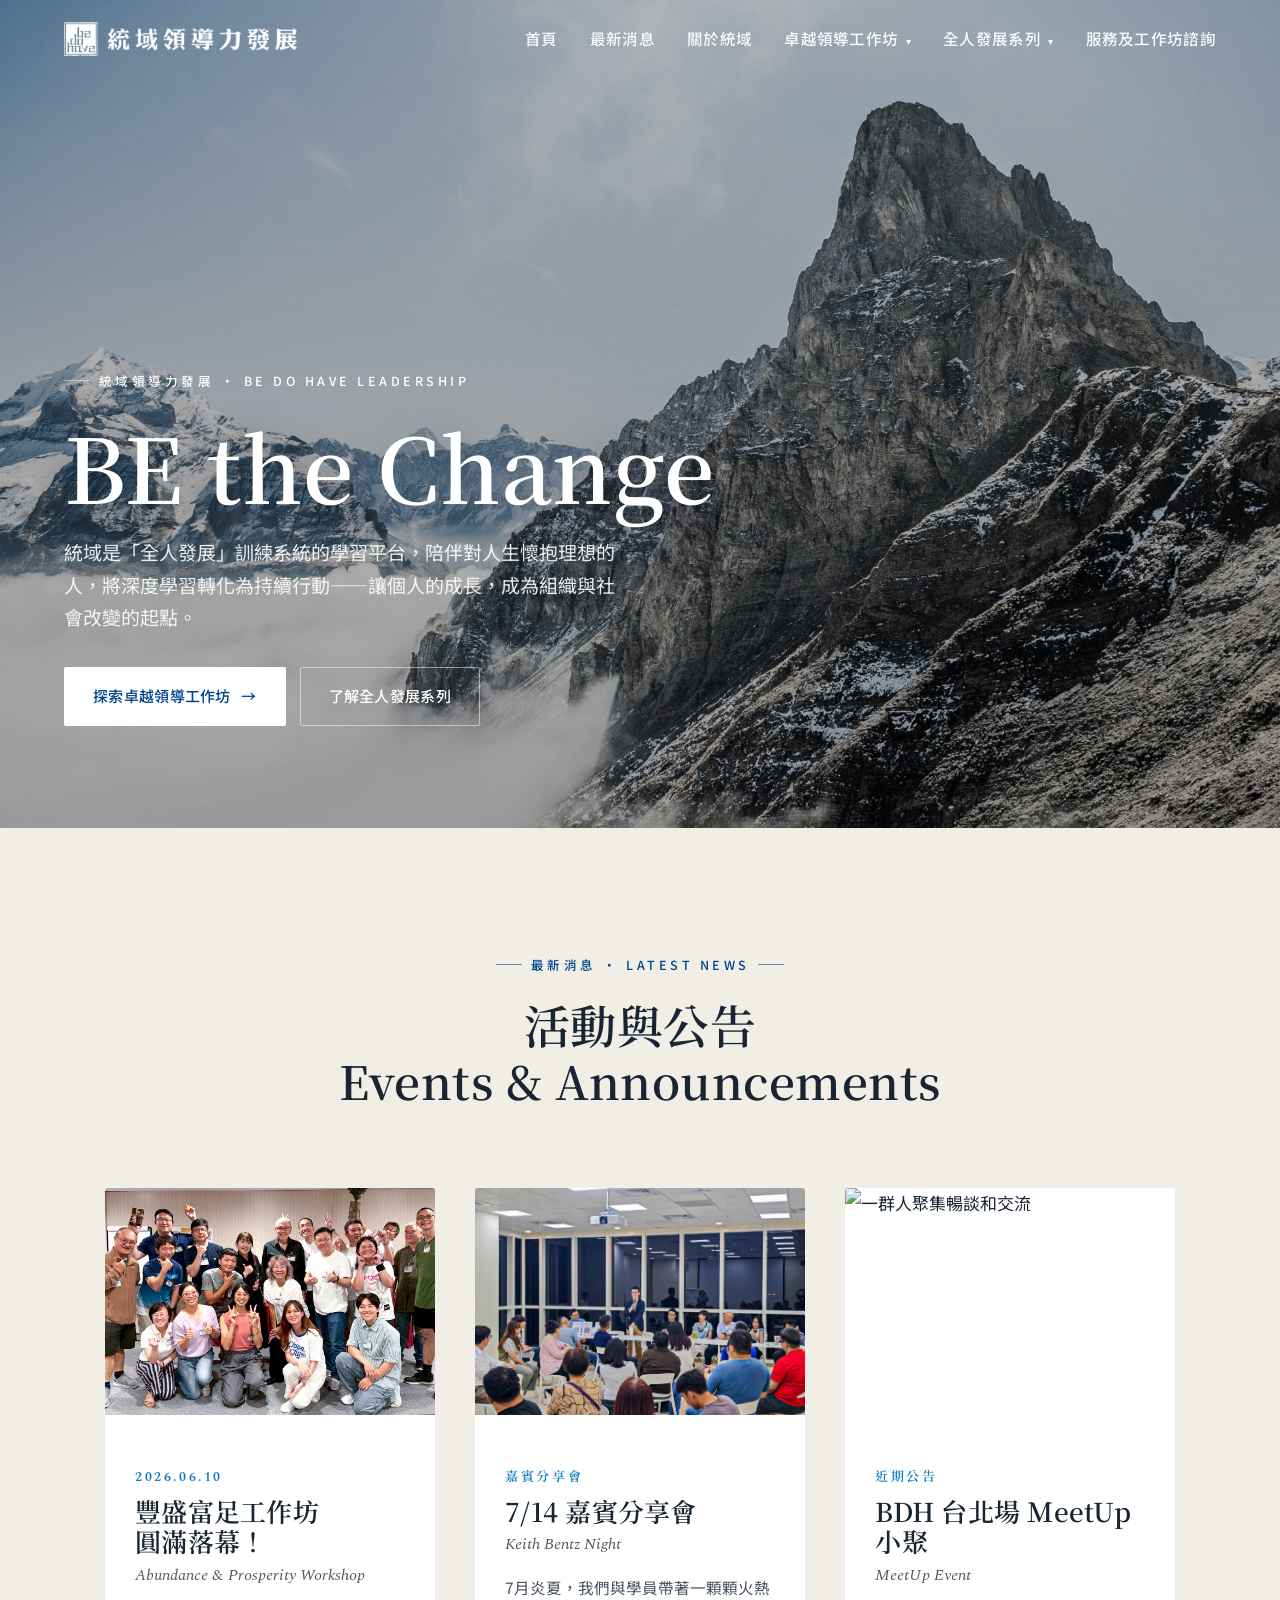
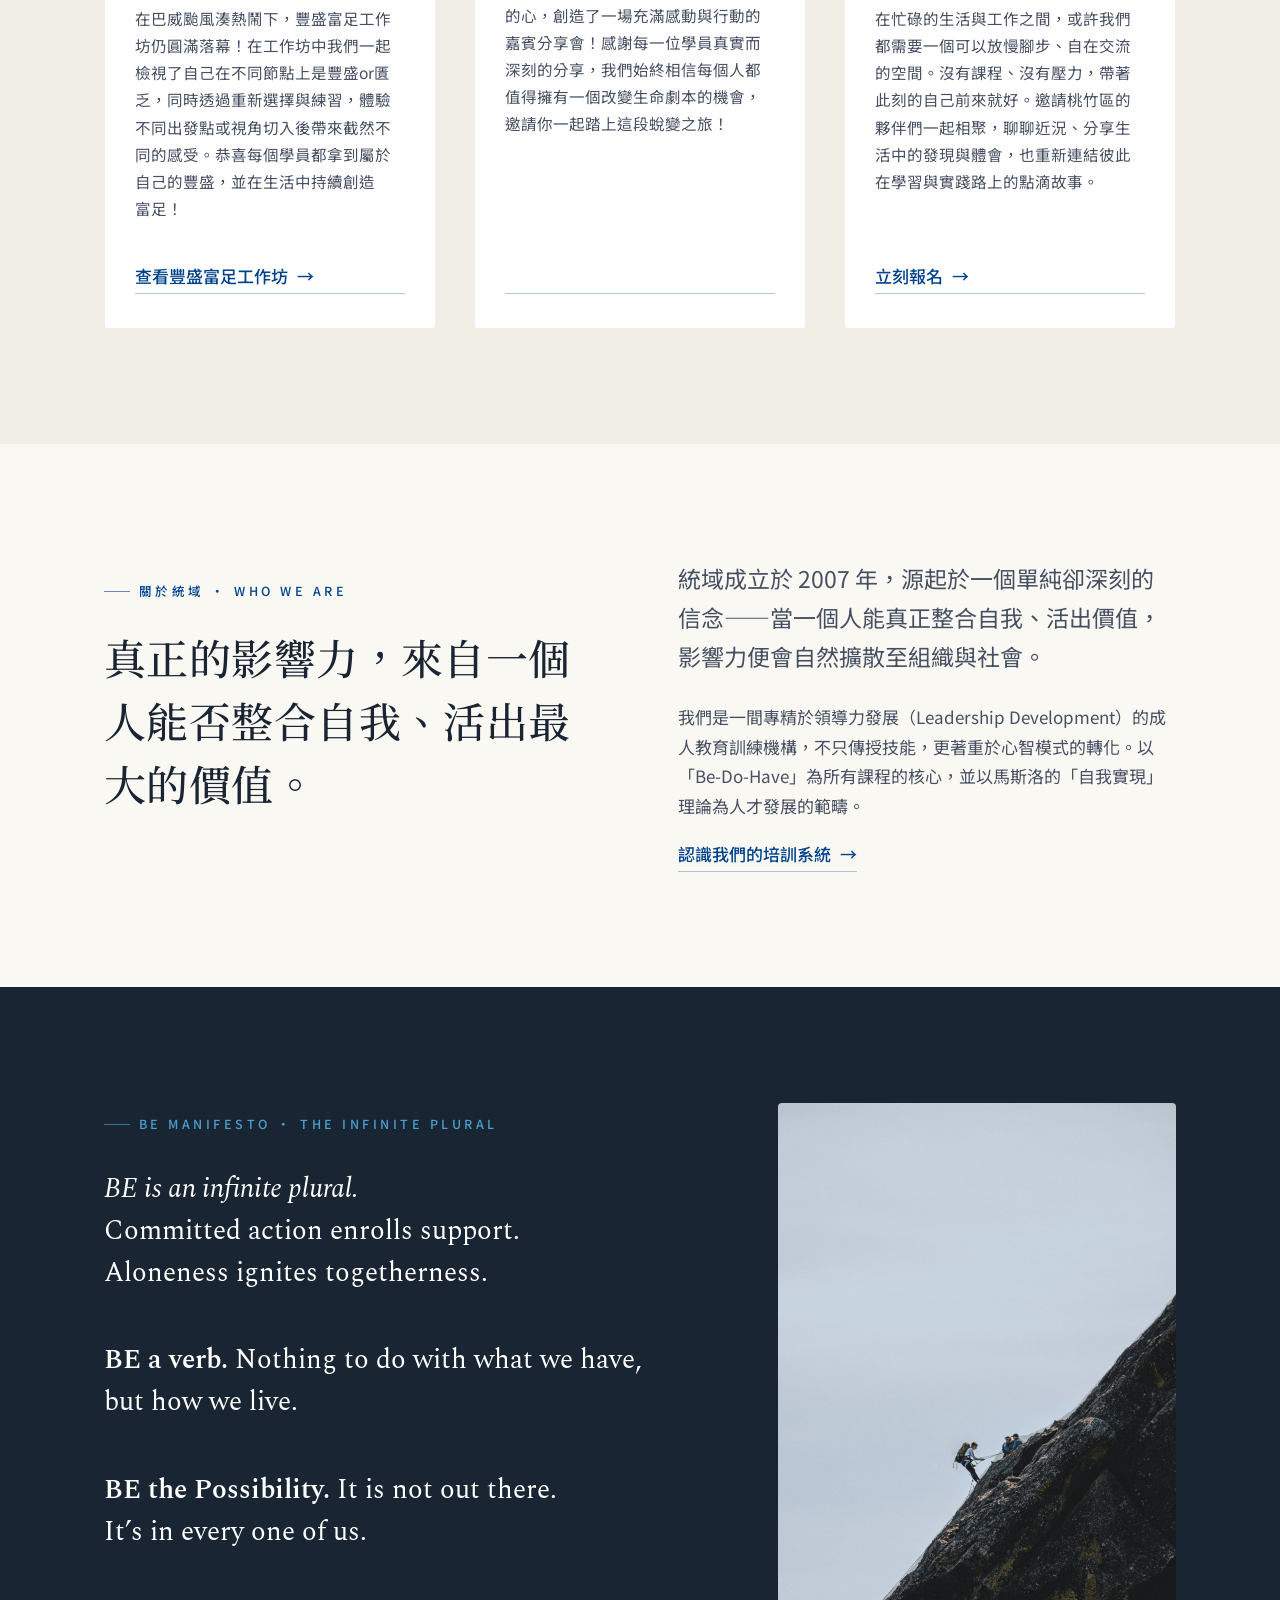
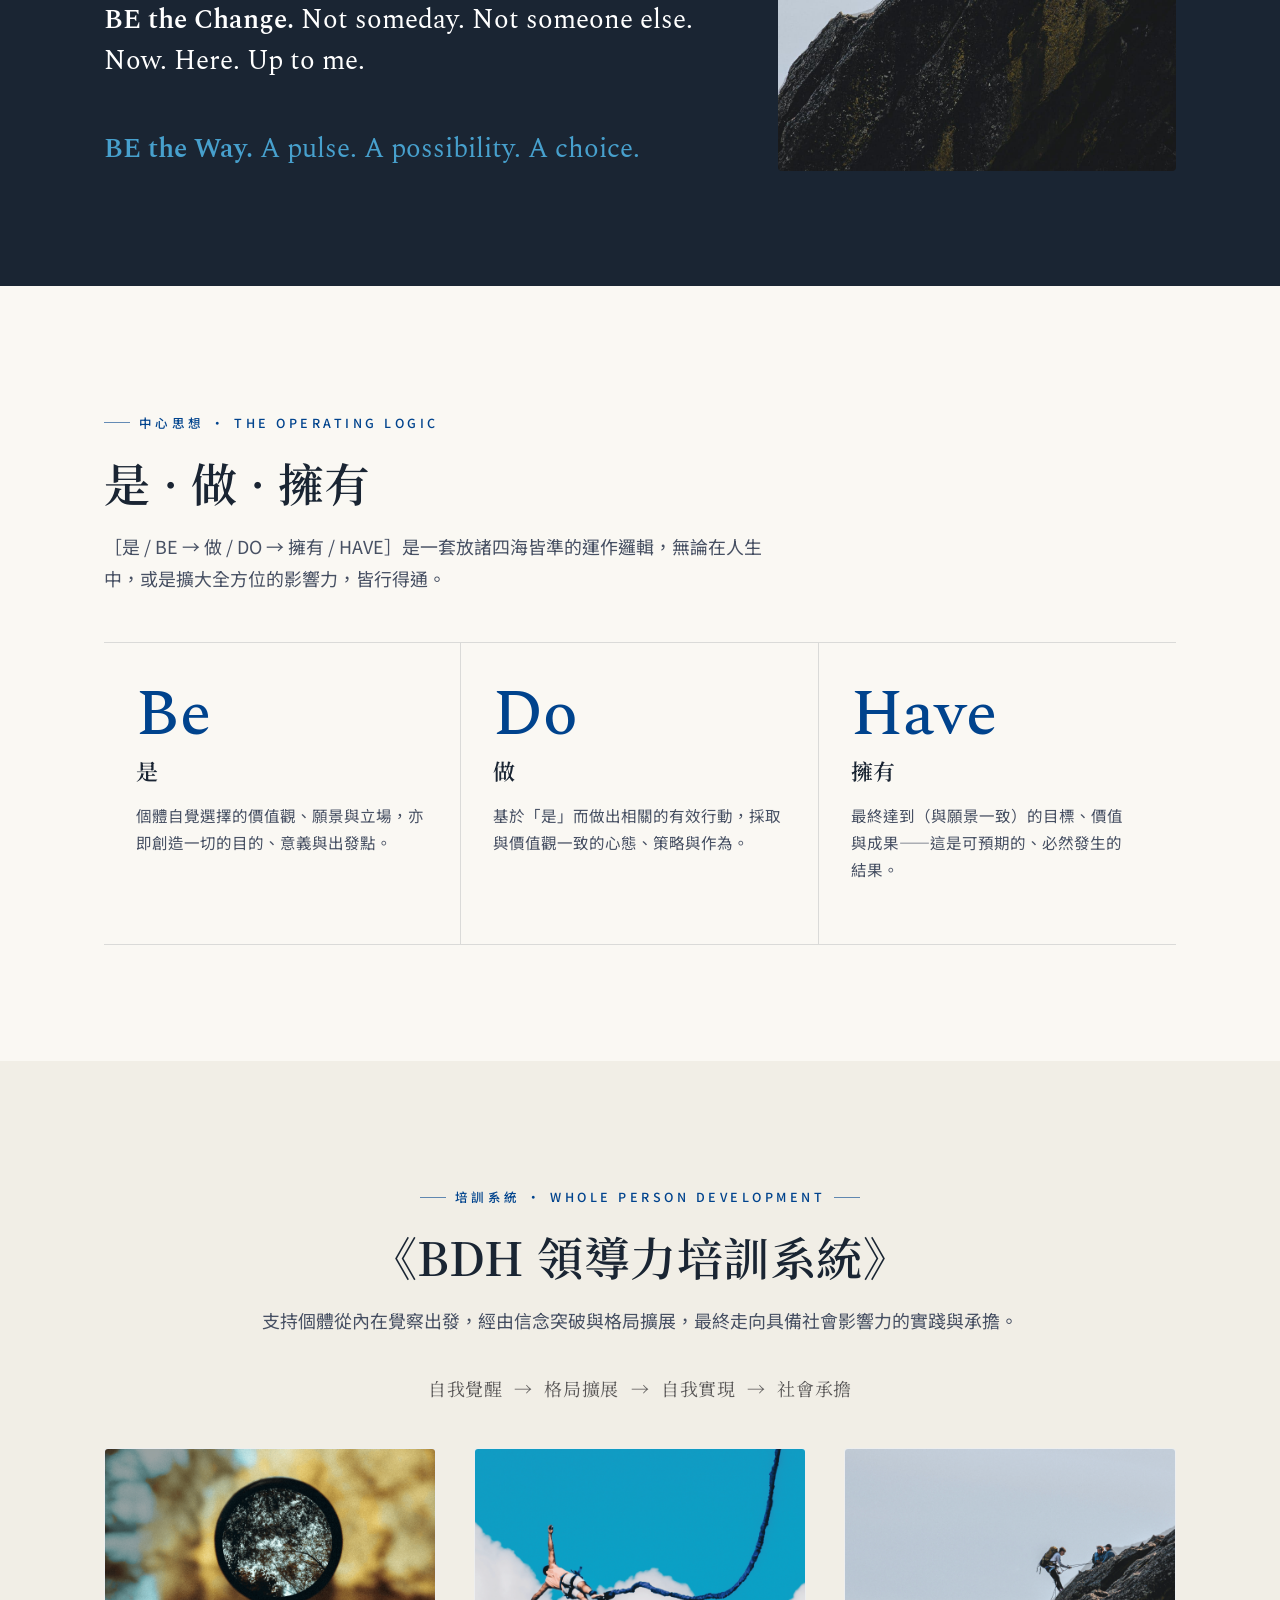
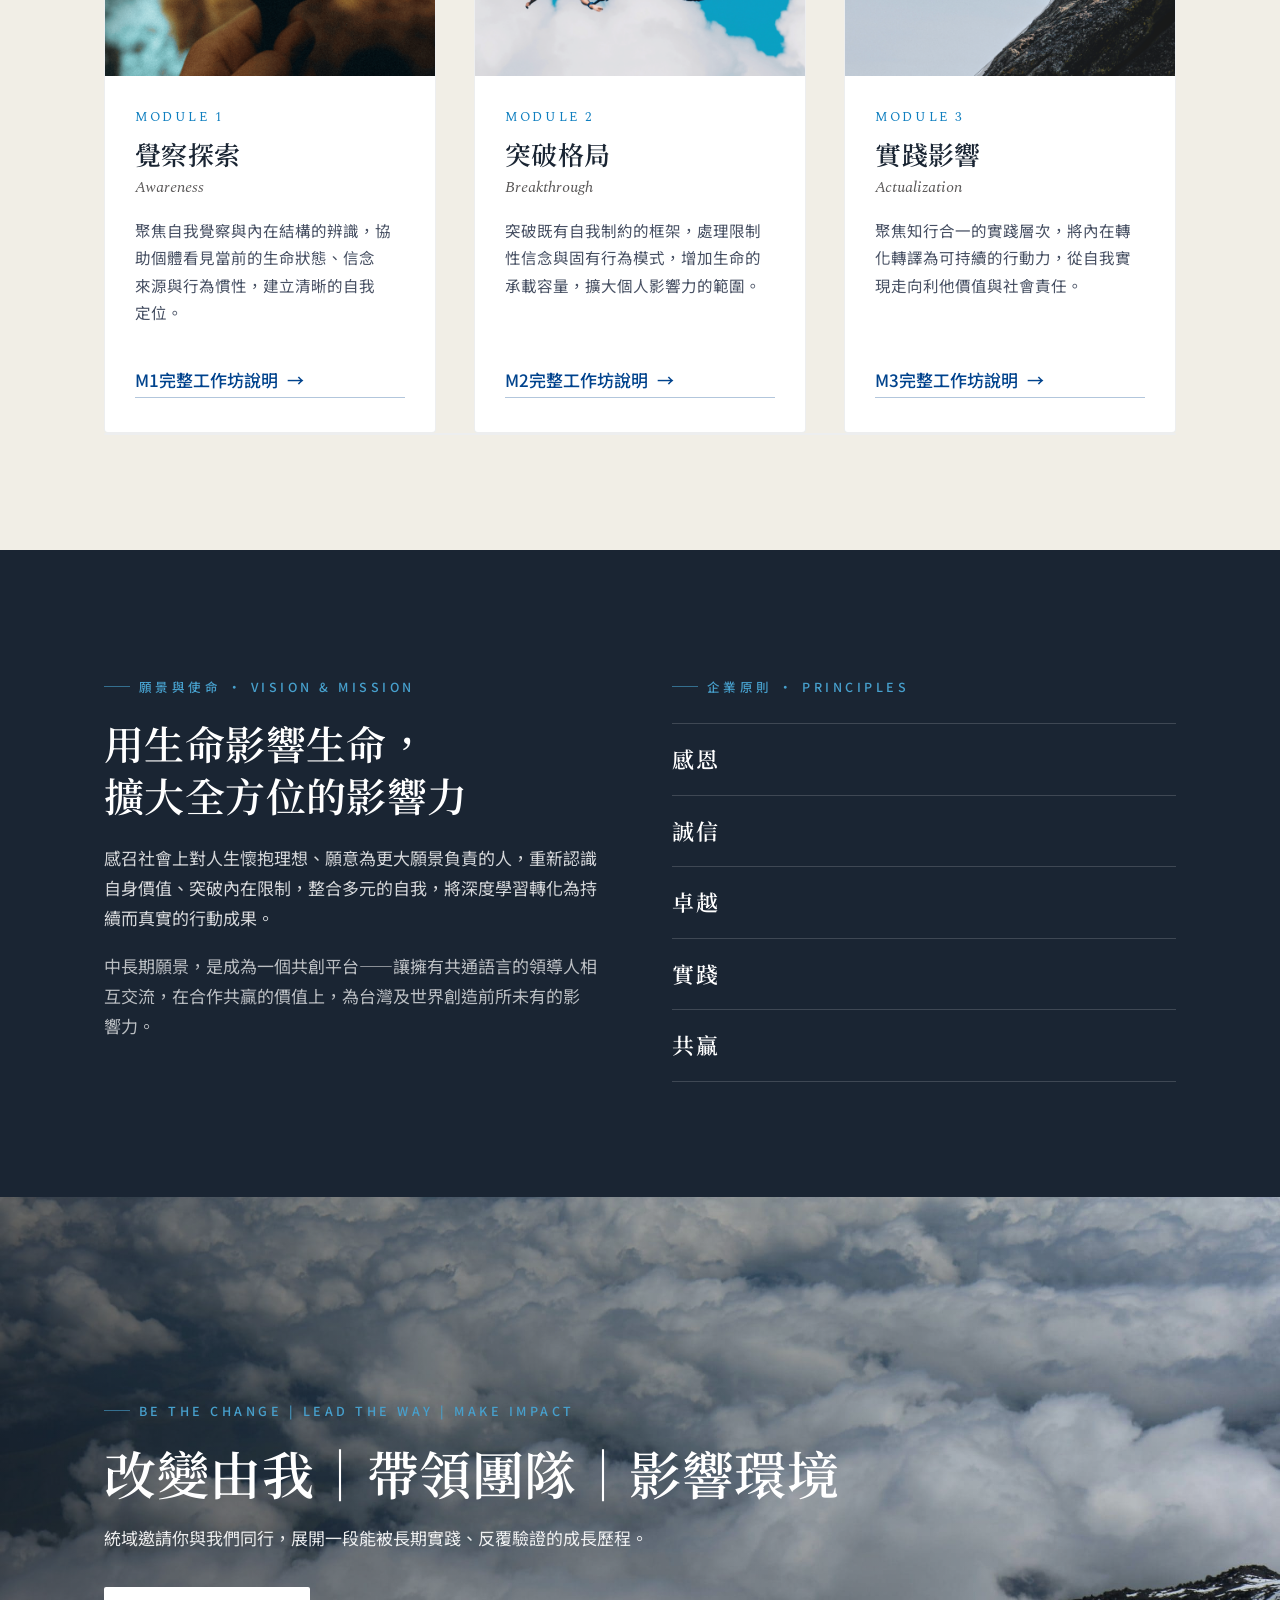
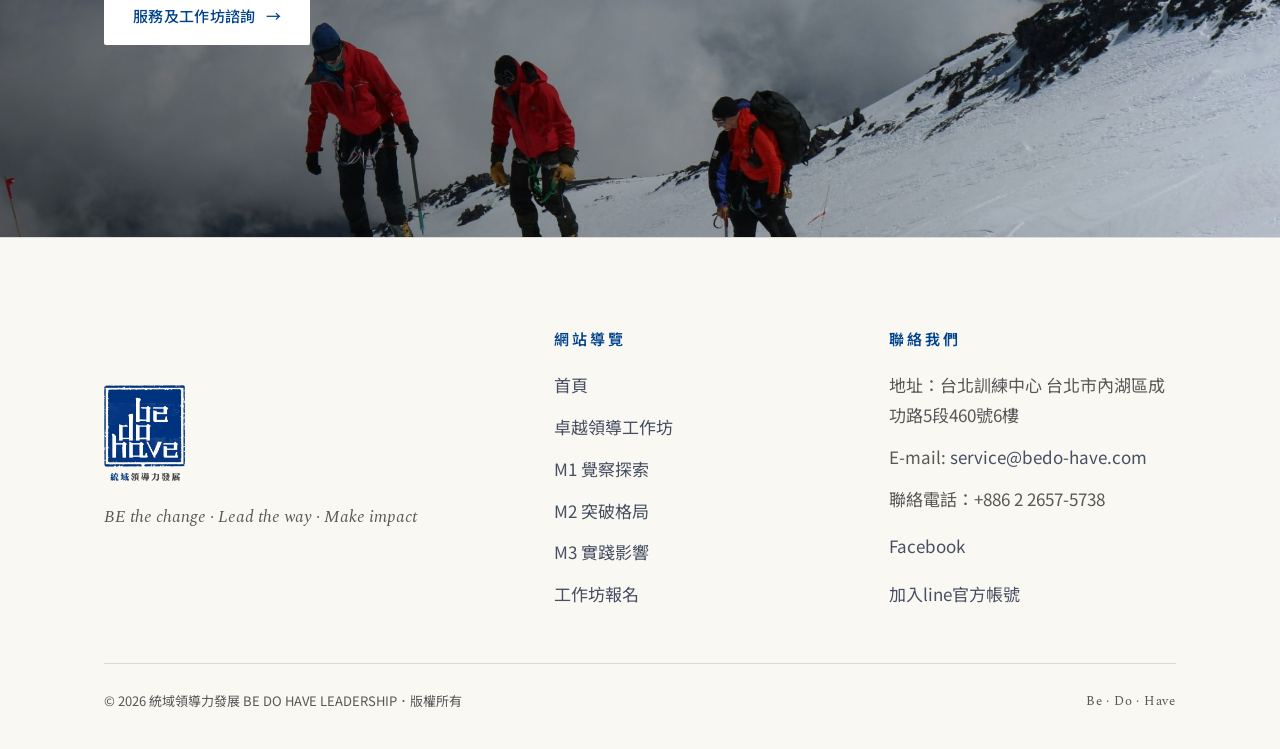
==== index.html @ 1362ddfc "latest news update" ====
<!DOCTYPE html>
<html lang="zh-Hant">
<head>
<meta charset="UTF-8">
<meta name="viewport" content="width=device-width, initial-scale=1">
<link rel="icon" type="image/png" href="assets/img/favicon.png">
<title>統域領導力發展 · BE DO HAVE LEADERSHIP</title>
<meta name="description" content="統域是專注於領導力發展的成人教育訓練機構，以「Be-Do-Have」為核心，陪伴企業主與領導者整合自我、擴大影響力。">
<link rel="canonical" href="https://bedo-have.com/">
<meta property="og:type" content="website">
<meta property="og:site_name" content="統域領導力發展 BE DO HAVE LEADERSHIP">
<meta property="og:locale" content="zh_TW">
<meta property="og:url" content="https://bedo-have.com/">
<meta property="og:title" content="統域領導力發展 · BE DO HAVE LEADERSHIP">
<meta property="og:description" content="統域是專注於領導力發展的成人教育訓練機構，以「Be-Do-Have」為核心，陪伴企業主與領導者整合自我、擴大影響力。">
<meta property="og:image" content="https://bedo-have.com/assets/img/grey-peaks.jpg">
<meta name="twitter:card" content="summary_large_image">
<meta name="twitter:title" content="統域領導力發展 · BE DO HAVE LEADERSHIP">
<meta name="twitter:description" content="統域是專注於領導力發展的成人教育訓練機構，以「Be-Do-Have」為核心，陪伴企業主與領導者整合自我、擴大影響力。">
<meta name="twitter:image" content="https://bedo-have.com/assets/img/grey-peaks.jpg">
<link rel="stylesheet" href="assets/site.css?v=20260629b">
<link rel="stylesheet" href="assets/inline.css?v=20260629b">
</head>
<body data-hero data-screen-label="首頁">

  
<!-- ============ HEADER ============ -->
 
<header class="site-header">
  <div class="bar">
    <a class="brand" href="index.html" aria-label="統域領導力發展首頁">
      <img class="logo-dark" src="assets/img/logo-horizontal.png" alt="統域領導力發展 BE DO HAVE LEADERSHIP">
      <img class="logo-white" src="assets/img/white_horizontal.png" alt="統域領導力發展">
    </a>
  
    <nav class="nav">
      <a class="navlink" href="index.html">首頁</a>
      <a class="navlink" href="index.html#latestnews">最新消息</a>
      <a class="navlink" href="index.html#about">關於統域</a>
      <div class="nav-dropdown">
        <a class="navlink has-dropdown" href="workshop.html">卓越領導工作坊 <span class="dropdown-arrow">▾</span></a>
        <div class="dropdown-menu">
          <a class="dropdown-item" href="workshop.html">完整工作坊介紹</a>
          <a class="dropdown-item" href="m1.html">M1 覺察探索</a>
          <a class="dropdown-item" href="m2.html">M2 突破格局</a>
          <a class="dropdown-item" href="m3.html">M3 實踐影響</a>
          <a class="dropdown-item" href="register.html">工作坊報名</a>
        </div>
      </div>
      <div class="nav-dropdown">
        <a class="navlink has-dropdown" href="">全人發展系列 <span class="dropdown-arrow">▾</span></a>
        <div class="dropdown-menu">
          <a class="dropdown-item" href="abundance-prosperity.html">豐盛富足工作坊</a>
          <a class="dropdown-item" href="https://bedo-have.my.salesforce-sites.com/ClassSchedule/apex/SignUp_Landing_Page?Course_Id=a01TL00001irDoUYAU">工作坊報名</a>
        </div>
      </div>
       <a class="navlink" href="register.html">服務及工作坊諮詢</a>
    </nav>
    <button class="menu-toggle" aria-label="開啟選單"><span></span><span></span><span></span></button>
  </div>
</header>

<!-- ============ MOBILE NAV ============ -->

<div class="mobile-nav">
  <div class="m-top">
    <img src="assets/img/logo-horizontal.png" alt="統域領導力發展">
    <button class="m-close" data-close aria-label="關閉選單">&times;</button>
  </div>
  <nav class="m-links">
    <a href="index.html">首頁<span class="en">Home</span></a>
    <a href="index.html#about">關於統域<span class="en">About BDH</span></a>
    <a href="index.html#latestnews">最新消息<span class="en">Latest News</span></a>
    <div class="m-accordion">
      <button class="m-accordion-toggle" aria-expanded="false">
        <span class="m-accordion-label">卓越領導工作坊<span class="en">Beyond Excellence Leadership</span></span>
        <span class="m-arrow">▾</span>
      </button>
      <div class="m-accordion-body">
        <a href="workshop.html">完整工作坊介紹<span class="en">Full Workshop</span></a>
        <a href="m1.html">M1 覺察探索<span class="en">Module 1 · Awareness</span></a>
        <a href="m2.html">M2 突破格局<span class="en">Module 2 · Breakthrough</span></a>
        <a href="m3.html">M3 實踐影響<span class="en">Module 3 · Actualization</span></a>
        <a href="register.html">工作坊報名<span class="en">Register</span></a>
      </div>
    </div>
    <div class="m-accordion">
      <button class="m-accordion-toggle" aria-expanded="false">
        <span class="m-accordion-label">全人發展系列<span class="en">Holistic Growth Series</span></span>
        <span class="m-arrow">▾</span>
      </button>
      <div class="m-accordion-body">
        <a href="abundance-prosperity.html">豐盛富足工作坊<span class="en">Abundance & Prosperity</span></a>
      </div>
    </div>
  </nav>
  <div class="m-cta"><a class="btn btn-primary" href="register.html">服務及工作坊諮詢<span class="arr">→</span></a></div>
</div>

<!-- ============ HERO ============ -->

<section class="hero" data-screen-label="首頁 Hero">
  <div class="hero-bg"><img src="assets/img/grey-peaks.jpg" alt="雲海之上的險峻山峰"></div>
  <div class="hero-inner">
    <span class="eyebrow hero-eyebrow">統域領導力發展 · BE DO HAVE Leadership</span>
    <h1>BE the Change</h1>
    <p class="hero-sub">統域是「全人發展」訓練系統的學習平台，陪伴對人生懷抱理想的人，將深度學習轉化為持續行動——讓個人的成長，成為組織與社會改變的起點。</p>
    <div class="hero-actions">
      <a class="btn btn-light" href="workshop.html">探索卓越領導工作坊 <span class="arr">→</span></a>
      <a class="btn btn-outline-light" href="abundance-prosperity.html">了解全人發展系列</a>
    </div>
  </div>
</section>

<!-- ============ LATEST NEWS ============ -->

 <section id="latestnews"></section>
<section class="section bg-paper-2" data-screen-label="最新消息">
  <div class="wrap">
    <div class="sec-head center reveal is0">
      <span class="eyebrow center is1">最新消息 · Latest News</span>
      <h2>活動與公告<br>Events & Announcements</h2>
      <p class="sec-lead"> </p>
      <br>
    </div>
    <!-- <p class="reveal d1 is2">
      自我覺醒&nbsp;&nbsp;→&nbsp;&nbsp;格局擴展&nbsp;&nbsp;→&nbsp;&nbsp;自我實現&nbsp;&nbsp;→&nbsp;&nbsp;社會承擔
    </p>-->
    
    <br>
    <div class="grid cols-3">
<!--card1-->
      <a class="module-card reveal d1" href="abundance-prosperity.html">
        <div class="mc-img"><img src="assets/img/latest news/a&p2026.jpg" alt="工作坊合照"></div>
        <div class="mc-body">
          <h3><span class="mc-stage">2026.06.10</span></h3>
          <h3>豐盛富足工作坊<br>圓滿落幕！</h3>
          <span class="mc-en">Abundance & Prosperity Workshop</span>
          <p>在巴威颱風湊熱鬧下，豐盛富足工作坊仍圓滿落幕！在工作坊中我們一起檢視了自己在不同節點上是豐盛or匱乏，同時透過重新選擇與練習，體驗不同出發點或視角切入後帶來截然不同的感受。恭喜每個學員都拿到屬於自己的豐盛，並在生活中持續創造富足！</p>
          <span class="mc-foot textlink">查看豐盛富足工作坊<span class="arr">→</span></span>
        </div>
      </a>
 <!--card2-->
      <div class="module-card reveal d2">
        <div class="mc-img"><img src="assets/img/latest news/guestevent.jpg" alt="豐盛富足_線上分享會"></div>
        <div class="mc-body">
          <h3><span class="mc-stage">嘉賓分享會</span></h3>
          <h3>7/14 嘉賓分享會</h3>
          <span class="mc-en">Keith Bentz Night</span>
          <p>7月炎夏，我們與學員帶著一顆顆火熱的心，創造了一場充滿感動與行動的嘉賓分享會！感謝每一位學員真實而深刻的分享，我們始終相信每個人都值得擁有一個改變生命劇本的機會，邀請你一起踏上這段蛻變之旅！</p>
           <span class="mc-foot textlink"><span class="arr"></span></span>
        </div>
      </div>
<!--card3-->      
      <a class="module-card reveal d3 "href="https://forms.gle/UtqUxYbd3cznNBqx6">
        <div class="mc-img"><img src="assets/img/latest news/meetup.png" alt="一群人聚集暢談和交流"></div>
        <div class="mc-body">
          <h3><span class="mc-stage">近期公告</span></h3>
          <h3>BDH 台北場 ＭeetUp小聚</h3>
          <span class="mc-en">MeetUp Event</span>
          <p>在忙碌的生活與工作之間，或許我們都需要一個可以放慢腳步、自在交流的空間。沒有課程、沒有壓力，帶著此刻的自己前來就好。邀請桃竹區的夥伴們一起相聚，聊聊近況、分享生活中的發現與體會，也重新連結彼此在學習與實踐路上的點滴故事。</p>
          <span class="mc-foot textlink">立刻報名<span class="arr">→</span></span>
        </div>
      </a>
    </div>
<!--    <div class="reveal d2 is4">
      <a class="btn btn-ghost" href="workshop.html">完整認識卓越領導工作坊 <span class="arr">→</span></a>
    </div>
  </div>
  -->
</section>

<!-- ============ INTRO STATEMENT ============ -->

<section id="about"></section>
<section class="section" data-screen-label="關於統域">
  <div class="wrap">
    <div class="grid cols-2 items-center is5">
      <div class="reveal">
        <span class="eyebrow">關於統域 · Who We Are</span>
        <p class="pullquote is6">真正的影響力，來自一個人能否整合自我、活出最大的價值。</p>
      </div>
      <div class="reveal d1">
        <p class="lead">統域成立於 2007 年，源起於一個單純卻深刻的信念——當一個人能真正整合自我、活出價值，影響力便會自然擴散至組織與社會。</p>
        <p class="muted">我們是一間專精於領導力發展（Leadership Development）的成人教育訓練機構，不只傳授技能，更著重於心智模式的轉化。以「Be-Do-Have」為所有課程的核心，並以馬斯洛的「自我實現」理論為人才發展的範疇。</p>
        <a class="textlink" href="workshop.html">認識我們的培訓系統 <span class="arr">→</span></a>
      </div>
    </div>
  </div>
</section>

<!-- ============ MANIFESTO ============ -->

<section class="section bg-ink" data-screen-label="BE Manifesto">
  <div class="wrap">
    <div class="grid is7">
      <div class="reveal">
        <span class="eyebrow light">BE Manifesto · The Infinite Plural</span>
        <div class="manifesto is8">
          <p class="stanza"><span class="lead-line">BE is an infinite plural.</span><br>Committed action enrolls support.<br>Aloneness ignites togetherness.</p>
          <p class="stanza"><b>BE a verb.</b> Nothing to do with what we have,<br>but how we live.</p>
          <p class="stanza"><b>BE the Possibility.</b> It is not out there.<br>It’s in every one of us.</p>
          <p class="stanza"><b>BE the Change.</b> Not someday. Not someone else.<br>Now. Here. Up to me.</p>
          <p class="stanza is9"><b>BE the Way.</b> A pulse. A possibility. A choice.</p>
        </div>
      </div>
      <div class="reveal d1 is10">
        <img src="assets/img/climber-cliff.jpg" alt="攀登者垂降於陡峭岩壁" class="is11">
      </div>
    </div>
  </div>
</section>

<!-- ============ BE-DO-HAVE ============ -->
<section class="section" data-screen-label="是做擁有">
  <div class="wrap">
    <div class="sec-head reveal is12">
      <span class="eyebrow">中心思想 · The Operating Logic</span>
      <h2>是 · 做 · 擁有</h2>
      <p class="sec-lead">［是 / BE → 做 / DO → 擁有 / HAVE］是一套放諸四海皆準的運作邏輯，無論在人生中，或是擴大全方位的影響力，皆行得通。</p>
    </div>
    <div class="bdh-row reveal d1 is13">
      <div class="bdh-item">
        <span class="bdh-k en">Be</span>
        <span class="bdh-cjk">是</span>
        <p>個體自覺選擇的價值觀、願景與立場，亦即創造一切的目的、意義與出發點。</p>
      </div>
      <div class="bdh-item">
        <span class="bdh-k en">Do</span>
        <span class="bdh-cjk">做</span>
        <p>基於「是」而做出相關的有效行動，採取與價值觀一致的心態、策略與作為。</p>
      </div>
      <div class="bdh-item">
        <span class="bdh-k en">Have</span>
        <span class="bdh-cjk">擁有</span>
        <p>最終達到（與願景一致）的目標、價值與成果——這是可預期的、必然發生的結果。</p>
      </div>
    </div>
  </div>
</section>

<!-- ============ SYSTEM + MODULES ============ -->
 
<section class="section bg-paper-2" data-screen-label="培訓系統">
  <div class="wrap">
    <div class="sec-head center reveal is0">
      <span class="eyebrow center is1">培訓系統 · Whole Person Development</span>
      <h2>《BDH 領導力培訓系統》<br></h2>
      <p class="sec-lead">支持個體從內在覺察出發，經由信念突破與格局擴展，最終走向具備社會影響力的實踐與承擔。</p>
    </div>

    <p class="reveal d1 is2">
      自我覺醒&nbsp;&nbsp;→&nbsp;&nbsp;格局擴展&nbsp;&nbsp;→&nbsp;&nbsp;自我實現&nbsp;&nbsp;→&nbsp;&nbsp;社會承擔
    </p>

    <div class="grid cols-3">
      <a class="module-card reveal d1" href="m1.html">
        <div class="mc-img"><img src="assets/img/awareness.png" alt="岩石間望向遠方的道路"></div>
        <div class="mc-body">
          <span class="mc-stage">Module 1</span>
          <h3>覺察探索</h3>
          <span class="mc-en">Awareness</span>
          <p>聚焦自我覺察與內在結構的辨識，協助個體看見當前的生命狀態、信念來源與行為慣性，建立清晰的自我定位。</p>
          <span class="mc-foot textlink">M1完整工作坊說明<span class="arr">→</span></span>
        </div>
      </a>
      
      <a class="module-card reveal d2" href="m2.html">
        <div class="mc-img"><img src="assets/img/BEM2.png" alt="高空彈跳"></div>
        <div class="mc-body">
          <span class="mc-stage">Module 2</span>
          <h3>突破格局</h3>
          <span class="mc-en">Breakthrough</span>
          <p>突破既有自我制約的框架，處理限制性信念與固有行為模式，增加生命的承載容量，擴大個人影響力的範圍。</p>
          <span class="mc-foot textlink">M2完整工作坊說明 <span class="arr">→</span></span>
        </div>
      </a>

      <a class="module-card reveal d3" href="m3.html">
        <div class="mc-img"><img src="assets/img/BEM3.png" alt="於山頂張開雙臂的登山者"></div>
        <div class="mc-body">
          <span class="mc-stage">Module 3</span>
          <h3>實踐影響</h3>
          <span class="mc-en">Actualization</span>
          <p>聚焦知行合一的實踐層次，將內在轉化轉譯為可持續的行動力，從自我實現走向利他價值與社會責任。</p>
          <span class="mc-foot textlink">M3完整工作坊說明<span class="arr">→</span></span>
        </div>
      </div>
    </a>
    <!-- <div class="reveal d2 is4">
      <a class="btn btn-ghost" href="workshop.html">完整認識卓越領導工作坊 <span class="arr">→</span></a>
    </div> -->
  </div>
</section>


<!-- 
<div>============ HISTORY ============</div>
<section class="section" data-screen-label="企業沿革">
  <div class="wrap">
    <div class="grid is14">
      <div class="reveal">
        <span class="eyebrow">企業沿革 · Our Story</span>
        <h2 class="is15">一條始終<br>不變的道路</h2>
        <p class="muted is16">從支持企業主拓展人生格局的核心課程出發，統域逐步確立自身使命——成為為台灣引進國際先進訓練資源的先驅者。</p>
      </div>
      <div class="timeline reveal d1">
        <div class="tl-item"><div class="tl-year">2007</div><div class="tl-body"><h4>統域成立</h4><p>創辦人程家瑋以支持企業主與高階主管拓展人生格局為出發點，推出核心課程「高階績效領導（LPC）」，奠定早期發展基礎。</p></div></div>
        <div class="tl-item"><div class="tl-year">2014</div><div class="tl-body"><h4>優勢領導工作坊</h4><p>以「擴大個人影響力」為核心正式推出，獲得企業領導人與專業人士的高度肯定，成為課程體系的重要里程碑。</p></div></div>
        <div class="tl-item"><div class="tl-year">2026</div><div class="tl-body"><h4>統域 2.0 重新開幕</h4><p>取得台北市政府補習班證照，全新辦公室與訓練中心啟用，以「全人領導」三模組系列工作坊為核心，正式回歸市場。</p></div></div>
      </div>
    </div>
  </div>
</section>
-->

<!-- ============ VISION / MISSION / PRINCIPLES ============ -->

<section class="section bg-ink" data-screen-label="願景使命">
  <div class="wrap">
    <div class="grid cols-2 is17">
      <div class="reveal">
        <span class="eyebrow light">願景與使命 · Vision &amp; Mission</span>
        <h2 class="is18">用生命影響生命，<br>擴大全方位的影響力</h2>
        <p class="is19">感召社會上對人生懷抱理想、願意為更大願景負責的人，重新認識自身價值、突破內在限制，整合多元的自我，將深度學習轉化為持續而真實的行動成果。</p>
        <p class="is20">中長期願景，是成為一個共創平台——讓擁有共通語言的領導人相互交流，在合作共贏的價值上，為台灣及世界創造前所未有的影響力。</p>
      </div>
      <div class="reveal d1">
        <span class="eyebrow light">企業原則 · Principles</span>
        <div class="is21">
          <div class="pr-row">感恩<span class="pr-en"><!--一本初衷，讓愛延續--></span></div>
          <div class="pr-row">誠信<span class="pr-en"><!--言行一致，以身作則--></span></div>
          <div class="pr-row">卓越<span class="pr-en"><!--堅持品質，精益求精--></span></div>
          <div class="pr-row">實踐<span class="pr-en"><!--有效行動，落實結果--></span></div>
          <div class="pr-row">共贏<span class="pr-en"><!--資源共享，教學相長--></span></div>
        </div>
      </div>
    </div>
  </div>
</section>

<!-- ============ CLOSING CTA ============ -->

<section class="figure-full" data-screen-label="結尾行動">
  <img src="assets/img/climbers-clouds.jpg" alt="雲海之上結繩同行的登山隊伍">
  <div class="is22">
    <div class="wrap is23">
      <div class="reveal is24">
        <span class="eyebrow light">Be the Change | Lead the way | Make impact</span>
        <h2 class="nowrap-heading is25">改變由我｜帶領團隊｜影響環境</h2>
        <p class="is26">統域邀請你與我們同行，展開一段能被長期實踐、反覆驗證的成長歷程。</p>
        <div class="hero-actions">
          <a class="btn btn-light" href="register.html">服務及工作坊諮詢<span class="arr">→</span></a>
          <!--<a class="btn btn-outline-light" href="m1.html">了解課程內容</a>-->
        </div>
      </div>
    </div>
  </div>
</section>

<!-- ============ FOOTER ============ -->
<footer class="site-footer" data-screen-label="頁尾">
  <div class="wrap">
    <div class="footer-top">
      <div class="footer-brand">
        <a href="index.html" aria-label="統域領導力發展首頁">
          <img src="assets/img/logo-vertical.png" alt="統域領導力發展">
        </a>
        <p class="manifesto-line">BE the change · Lead the way · Make impact</p>
      </div>
      <div class="footer-col">
        <h5>網站導覽</h5>
        <ul>
          <li><a href="index.html">首頁</a></li>
          <li><a href="workshop.html">卓越領導工作坊</a></li>
          <li><a href="m1.html">M1 覺察探索</a></li>
          <li><a href="m2.html">M2 突破格局</a></li>
          <li><a href="m3.html">M3 實踐影響</a></li>
          <li><a href="register.html">工作坊報名</a></li>
        </ul>
      </div>
      <div class="footer-col">
        <h5>聯絡我們</h5>
        <ul>
          <li>地址：台北訓練中心 台北市內湖區成功路5段460號6樓 <!--<span class="placeholder-tag"></span></li>-->
          <li>E-mail: <a href="mailto:service@bedo-have.com">service@bedo-have.com</a> <!--<span class="placeholder-tag"></span></li>-->
          <li>聯絡電話：+886 2 2657-5738 <!--<span class="placeholder-tag"></span></li>-->
          <li class="is27"><a href="https://www.facebook.com/bedohaveleadership">Facebook</a> </li>
          <li class="is27"><a href="https://lin.ee/pza7yn4">加入line官方帳號 </a> </li>
          <!--<span class="placeholder-tag">待補</span>-->
        </ul>
      </div>
    </div>
    <div class="footer-bottom">
      <span>© 2026 統域領導力發展 BE DO HAVE LEADERSHIP．版權所有</span>
      <span class="tagline">Be · Do · Have</span>
    </div>
  </div>
</footer>


<template id="__bundler_thumbnail" data-bg-color="#022C5C">
  <svg viewBox="0 0 1200 800" xmlns="http://www.w3.org/2000/svg">
    <rect width="1200" height="800" fill="#022C5C"/>
    <rect x="468" y="248" width="264" height="264" rx="10" fill="none" stroke="#47A0CD" stroke-width="10"/>
    <text x="600" y="360" text-anchor="middle" font-family="Georgia, serif" font-size="92" font-style="italic" fill="#ffffff">be</text>
    <text x="600" y="452" text-anchor="middle" font-family="Georgia, serif" font-size="60" font-style="italic" fill="#9FC6E0">do · have</text>
    <text x="600" y="600" text-anchor="middle" font-family="sans-serif" font-size="34" letter-spacing="10" fill="#ffffff">統域領導力發展</text>
  </svg>
</template>
<script src="assets/site.js"></script>
</body>
</html>
---- assets/site.css ----
/* ============================================================
   統域領導力發展 · BE DO HAVE LEADERSHIP
   Shared editorial design system
   ============================================================ */

@import url('https://fonts.googleapis.com/css2?family=Noto+Serif+TC:wght@400;500;600;700;900&family=Noto+Sans+TC:wght@300;400;500;700&family=Spectral:ital,wght@0,300;0,400;0,500;0,600;1,300;1,400;1,500&display=swap');

:root{
  /* Brand colours (from identity guideline) */
  --indigo:#00438D;          /* primary */
  --indigo-deep:#022C5C;
  --indigo-700:#08529E;
  --blue-500:#0E7EBF;
  --blue-400:#47A0CD;
  --brand-gray:#595757;

  /* Editorial neutrals */
  --paper:#FAF8F3;
  --paper-2:#F1EEE6;
  --paper-3:#E9E5DA;
  --ink:#1A2533;             /* deep indigo-charcoal text */
  --ink-soft:#475063;
  --line:rgba(26,37,51,.14);
  --line-soft:rgba(26,37,51,.08);

  --serif:"Spectral","Noto Serif TC",Georgia,"Songti TC",serif;
  --serif-cjk:"Noto Serif TC","Spectral",serif;
  --sans:"Noto Sans TC","Helvetica Neue",Arial,sans-serif;

  --wrap:1200px;
  --wrap-narrow:880px;
  --gutter:clamp(20px,5vw,72px);
  --ease:cubic-bezier(.22,.61,.36,1);
}

*{box-sizing:border-box;}
html{-webkit-text-size-adjust:100%;scroll-behavior:smooth;}
body{
  margin:0;
  font-family:var(--sans);
  color:var(--ink);
  background:var(--paper);
  font-size:17px;
  line-height:1.75;
  font-weight:400;
  -webkit-font-smoothing:antialiased;
  text-rendering:optimizeLegibility;
}
img{max-width:100%;display:block;}
a{color:inherit;text-decoration:none;}
::selection{background:var(--indigo);color:#fff;}

/* ---------- Type ---------- */
h1,h2,h3,h4{font-family:var(--serif-cjk);font-weight:600;line-height:1.18;margin:0;color:var(--ink);letter-spacing:.01em;}
.en{font-family:var(--serif);}
.display{font-family:var(--serif-cjk);font-weight:600;}
p{margin:0 0 1.1em;text-wrap:pretty;}

.eyebrow{
  font-family:var(--sans);
  font-size:12.5px;font-weight:500;letter-spacing:.28em;text-transform:uppercase;
  color:var(--indigo);display:inline-flex;align-items:center;gap:.7em;
}
.eyebrow::before{content:"";width:26px;height:1px;background:var(--indigo);opacity:.6;}
.eyebrow.center::after{content:"";width:26px;height:1px;background:var(--indigo);opacity:.6;}
.eyebrow.light{color:var(--blue-400);}
.eyebrow.light::before,.eyebrow.light::after{background:var(--blue-400);}

.sec-num{font-family:var(--serif);font-size:13px;letter-spacing:.18em;color:var(--brand-gray);opacity:.7;}

.lead{font-size:clamp(19px,2.2vw,23px);line-height:1.7;color:var(--ink-soft);}
.muted{color:var(--ink-soft);}
.tracking{letter-spacing:.02em;}

/* ---------- Layout ---------- */
.wrap{max-width:var(--wrap);margin-inline:auto;padding-inline:var(--gutter);}
.narrow{max-width:var(--wrap-narrow);margin-inline:auto;padding-inline:var(--gutter);}
section{position:relative;}
.section{padding-block:clamp(64px,9vw,140px);}
.section-sm{padding-block:clamp(48px,6vw,88px);}
.bg-paper-2{background:var(--paper-2);}
.bg-ink{background:var(--ink);color:var(--paper);}
.bg-indigo{background:var(--indigo);color:#fff;}
.rule{height:1px;background:var(--line);border:0;margin:0;}

/* ---------- Buttons ---------- */
.btn{
  display:inline-flex;align-items:center;gap:.7em;
  font-family:var(--sans);font-size:15px;font-weight:500;letter-spacing:.02em;
  padding:15px 28px;border-radius:2px;cursor:pointer;border:1px solid transparent;
  transition:all .35s var(--ease);white-space:nowrap;
}
.btn .arr{transition:transform .35s var(--ease);}
.btn:hover .arr{transform:translateX(4px);}
.btn-primary{background:var(--indigo);color:#fff;}
.btn-primary:hover{background:var(--indigo-deep);}
.btn-ghost{background:transparent;color:var(--indigo);border-color:rgba(0,67,141,.35);}
.btn-ghost:hover{border-color:var(--indigo);background:rgba(0,67,141,.05);}
.btn-light{background:#fff;color:var(--indigo);}
.btn-light:hover{background:rgba(255,255,255,.88);}
.btn-outline-light{background:transparent;color:#fff;border-color:rgba(255,255,255,.5);}
.btn-outline-light:hover{border-color:#fff;background:rgba(255,255,255,.1);}

.textlink{display:inline-flex;align-items:center;gap:.5em;color:var(--indigo);font-weight:500;
  border-bottom:1px solid rgba(0,67,141,.3);padding-bottom:2px;transition:border-color .3s,gap .3s;}
.textlink .arr{transition:transform .3s var(--ease);}
.textlink:hover{border-color:var(--indigo);}
.textlink:hover .arr{transform:translateX(3px);}

/* ---------- Header ---------- */
.site-header{
  position:fixed;top:0;left:0;right:0;z-index:100;
  transition:background .4s var(--ease),box-shadow .4s var(--ease),border-color .4s;
  border-bottom:1px solid transparent;
}
.site-header .bar{display:flex;align-items:center;justify-content:space-between;
  height:78px;max-width:1340px;margin-inline:auto;padding-inline:var(--gutter);transition:height .4s var(--ease);}
.brand img{height:34px;width:auto;transition:opacity .3s;}
.brand .logo-white{display:none;}
.nav{display:flex;align-items:center;gap:clamp(32px,3.6vw,30px);}
.nav a.navlink{font-family:var(--sans);font-size:15.5px;font-weight:500;color:var(--ink);position:relative;padding:6px 0;letter-spacing:.02em;}
.nav a.navlink::after{content:"";position:absolute;left:0;bottom:0;width:0;height:1.5px;background:var(--indigo);transition:width .3s var(--ease);}
.nav a.navlink:hover::after,.nav a.navlink.active::after{width:100%;}
.nav a.navlink.active{color:var(--indigo);}
.header-cta{margin-left:6px;}

/* desktop dropdown */
.nav-dropdown{position:relative;display:flex;align-items:center;}
.nav-dropdown .has-dropdown{cursor:default;}
.nav-dropdown .dropdown-arrow{font-size:10px;margin-left:4px;transition:transform .25s var(--ease);}
.nav-dropdown:hover .dropdown-arrow{transform:rotate(180deg);}
.dropdown-menu{position:absolute;top:calc(100% + 10px);left:50%;transform:translateX(-50%);min-width:160px;
  background:rgba(250,248,243,.97);backdrop-filter:blur(12px);border:1px solid var(--line-soft);
  border-radius:10px;box-shadow:0 8px 32px rgba(26,37,51,.12);padding:8px 0;
  opacity:0;visibility:hidden;transform:translateX(-50%) translateY(-6px);
  transition:opacity .22s var(--ease),transform .22s var(--ease),visibility .22s;}
.nav-dropdown:hover .dropdown-menu{opacity:1;visibility:visible;transform:translateX(-50%) translateY(0);}
.dropdown-item{display:block;padding:10px 18px;font-family:var(--sans);font-size:14px;font-weight:500;
  color:var(--ink);letter-spacing:.02em;white-space:nowrap;}
.dropdown-item:hover{color:var(--indigo);background:rgba(99,102,241,.06);}
.site-header.on-hero .dropdown-menu{background:rgba(20,25,40,.85);}
.site-header.on-hero .dropdown-item{color:rgba(255,255,255,.88);}
.site-header.on-hero .dropdown-item:hover{color:#fff;background:rgba(255,255,255,.1);}

/* transparent over hero */
.site-header.on-hero{color:#fff;}
.site-header.on-hero .navlink{color:rgba(255,255,255,.95);}
.site-header.on-hero .navlink::after{background:#fff;}
.site-header.on-hero .navlink.active{color:#fff;}
.site-header.on-hero .brand .logo-dark{display:none;}
.site-header.on-hero .brand .logo-white{display:block;}
.site-header.on-hero .btn-primary{background:#fff;color:var(--indigo);}
.site-header.on-hero .btn-primary:hover{background:rgba(255,255,255,.85);}
.site-header.on-hero .menu-toggle span{background:#fff;}

.site-header.scrolled{background:rgba(250,248,243,.92);backdrop-filter:blur(12px);
  border-color:var(--line-soft);box-shadow:0 1px 30px rgba(26,37,51,.06);color:var(--ink);}
.site-header.scrolled .bar{height:66px;}
.site-header.scrolled .navlink{color:var(--ink);}
.site-header.scrolled .navlink::after{background:var(--indigo);}
.site-header.scrolled .brand .logo-dark{display:block;}
.site-header.scrolled .brand .logo-white{display:none;}
.site-header.scrolled .btn-primary{background:var(--indigo);color:#fff;}
.site-header.scrolled .menu-toggle span{background:var(--ink);}

.menu-toggle{display:none;flex-direction:column;gap:5px;background:none;border:0;cursor:pointer;padding:8px;}
.menu-toggle span{display:block;width:24px;height:2px;background:var(--ink);transition:.3s;}

/* mobile drawer */
.mobile-nav{position:fixed;inset:0;z-index:200;background:var(--paper);transform:translateX(100%);
  transition:transform .5s var(--ease);display:flex;flex-direction:column;padding:28px var(--gutter);}
.mobile-nav.open{transform:translateX(0);}
.mobile-nav .m-top{display:flex;justify-content:space-between;align-items:center;}
.mobile-nav .m-top img{height:32px;}
.mobile-nav .m-close{background:none;border:0;font-size:30px;line-height:1;cursor:pointer;color:var(--ink);}
.mobile-nav .m-links{display:flex;flex-direction:column;gap:6px;margin-top:48px;flex:1;overflow-y:auto;min-height:0;-webkit-overflow-scrolling:touch;}
.mobile-nav .m-links a{font-family:var(--serif-cjk);font-size:30px;font-weight:600;padding:14px 0;border-bottom:1px solid var(--line-soft);color:var(--ink);}
.mobile-nav .m-links a .en{display:block;font-size:13px;letter-spacing:.18em;text-transform:uppercase;color:var(--brand-gray);font-weight:400;margin-top:4px;}
.mobile-nav .m-cta{margin-top:auto;padding-top:24px;}
.mobile-nav .m-cta .btn{width:100%;justify-content:center;}

/* mobile accordion */
.m-accordion{border-bottom:1px solid var(--line-soft);}
.m-accordion-toggle{display:flex;align-items:center;justify-content:space-between;width:100%;
  background:none;border:0;padding:14px 0;cursor:pointer;text-align:left;
  font-family:var(--serif-cjk);font-size:30px;font-weight:600;color:var(--ink);}
.m-accordion-label{display:block;}
.m-accordion-toggle .en{display:block;font-size:13px;letter-spacing:.18em;text-transform:uppercase;
  color:var(--brand-gray);font-weight:400;margin-top:4px;}
.m-arrow{font-size:18px;margin-left:8px;flex-shrink:0;transition:transform .3s var(--ease);}
.m-accordion-toggle[aria-expanded="true"] .m-arrow{transform:rotate(180deg);}
.m-accordion-body{display:none;flex-direction:column;padding:0 0 8px 16px;gap:0;}
.m-accordion-body.open{display:flex;}
.m-accordion-body a{font-family:var(--serif-cjk);font-size:22px;font-weight:500;
  padding:10px 0;color:var(--ink);border-bottom:1px solid var(--line-soft);}
.m-accordion-body a:last-child{border-bottom:0;}
.m-accordion-body a .en{display:block;font-size:12px;letter-spacing:.18em;text-transform:uppercase;
  color:var(--brand-gray);font-weight:400;margin-top:3px;}

/* ---------- Hero (generic) ---------- */
.hero{position:relative;min-height:92vh;display:flex;align-items:flex-end;color:#fff;overflow:hidden;}
.hero.short{min-height:64vh;}
.hero-bg{position:absolute;inset:0;z-index:0;}
.hero-bg img{width:100%;height:100%;object-fit:cover;}
.hero-bg::after{content:"";position:absolute;inset:0;
  background:linear-gradient(180deg,rgba(0,0,0,.24) 0%,rgba(0,0,0,.30) 40%,rgba(0,0,0,.34) 100%);}
.hero-inner{position:relative;z-index:2;width:100%;max-width:1340px;margin-inline:auto;
  padding:0 var(--gutter) clamp(56px,8vw,104px);}
.hero h1{font-size:clamp(40px,7vw,90px);font-weight:600;color:#fff;letter-spacing:.005em;line-height:1.08;
  text-shadow:0 2px 40px rgba(0,20,45,.35);}
.hero .hero-sub{max-width:560px;margin-top:22px;font-size:clamp(16px,1.5vw,19px);color:rgba(255,255,255,.9);line-height:1.7;}
.hero .hero-eyebrow{color:#fff;margin-bottom:26px;}
.hero .hero-eyebrow::before{background:rgba(255,255,255,.7);}
.hero-actions{display:flex;gap:14px;flex-wrap:wrap;margin-top:34px;}

/* page hero (shorter, for inner pages) */
.page-hero{position:relative;color:#fff;overflow:hidden;display:flex;align-items:center;min-height:72vh;}
.page-hero .hero-bg::after{background:linear-gradient(180deg,rgba(0,0,0,.24) 0%,rgba(0,0,0,.30) 40%,rgba(0,0,0,.34) 100%);}
.page-hero .ph-inner{position:relative;z-index:2;width:100%;max-width:var(--wrap);margin-inline:auto;padding:120px var(--gutter) 0;}
.page-hero .module-tag{font-family:var(--serif);font-size:clamp(15px,1.4vw,17px);letter-spacing:.22em;text-transform:uppercase;color:var(--blue-400);}
.page-hero h1{font-size:clamp(38px,6vw,76px);color:#fff;margin-top:16px;line-height:1.1;}
.page-hero .ph-lead{max-width:680px;margin-top:24px;color:rgba(255,255,255,.92);font-size:clamp(17px,1.7vw,21px);
  font-family:var(--serif-cjk);font-weight:400;line-height:1.85;}

/* ---------- Section heading block ---------- */
.sec-head{max-width:760px;}
.sec-head.center{margin-inline:auto;text-align:center;}
.sec-head .eyebrow{margin-bottom:20px;}
.sec-head h2{font-size:clamp(28px,4vw,46px);font-weight:600;line-height:1.22;}
.sec-head .sec-lead{margin-top:20px;font-size:clamp(17px,1.4vw,19px);color:var(--ink-soft);line-height:1.8;}

/* ---------- Grid helpers ---------- */
.grid{display:grid;gap:clamp(24px,3vw,48px);}
.cols-2{grid-template-columns:repeat(2,1fr);}
.cols-3{grid-template-columns:repeat(3,1fr);}
.cols-4{grid-template-columns:repeat(4,1fr);}
.items-center{align-items:center;}

/* ---------- Cards ---------- */
.card{background:#fff;border:1px solid var(--line-soft);border-radius:4px;padding:34px 32px;
  transition:transform .4s var(--ease),box-shadow .4s var(--ease),border-color .4s;}
.card:hover{transform:translateY(-4px);box-shadow:0 24px 60px -30px rgba(26,37,51,.32);border-color:var(--line);}

/* module card */
.module-card{position:relative;display:flex;flex-direction:column;background:#fff;border:1px solid var(--line-soft);
  border-radius:4px;overflow:hidden;transition:transform .45s var(--ease),box-shadow .45s var(--ease);}
.module-card:hover{transform:translateY(-6px);box-shadow:0 30px 70px -34px rgba(8,40,80,.4);}
.module-card .mc-img{aspect-ratio:16/11;overflow:hidden;}
.module-card .mc-img img{width:100%;height:100%;object-fit:cover;transition:transform .9s var(--ease);}
.module-card:hover .mc-img img{transform:scale(1.05);}
.module-card .mc-body{padding:30px 30px 34px;display:flex;flex-direction:column;flex:1;}
.module-card .mc-stage{font-family:var(--serif);font-size:13px;letter-spacing:.2em;text-transform:uppercase;color:var(--blue-500);}
.module-card h3{font-size:26px;margin-top:10px;}
.module-card .mc-en{font-family:var(--serif);font-style:italic;color:var(--brand-gray);font-size:16px;margin-top:4px;}
.module-card p{margin-top:16px;font-size:15.5px;color:var(--ink-soft);line-height:1.75;flex:1;}
.module-card .mc-foot{margin-top:22px;}

/* ---------- BE-DO-HAVE block ---------- */
.bdh-row{display:grid;grid-template-columns:repeat(3,1fr);gap:0;border-top:1px solid var(--line);}
.bdh-item{padding:40px 32px 44px;border-bottom:1px solid var(--line);position:relative;}
.bdh-item:not(:last-child){border-right:1px solid var(--line);}
.bdh-item .bdh-k{font-family:var(--serif);font-size:clamp(40px,5vw,64px);font-weight:500;color:var(--indigo);line-height:1;}
.bdh-item .bdh-cjk{font-family:var(--serif-cjk);font-size:22px;font-weight:600;margin-top:10px;display:block;}
.bdh-item p{margin-top:16px;color:var(--ink-soft);font-size:15.5px;line-height:1.75;}

/* ---------- Manifesto ---------- */
.manifesto{font-family:var(--serif);}
.manifesto .stanza{margin:0 0 1.7em;}
.manifesto .stanza b{font-weight:600;font-style:normal;}
.manifesto .lead-line{font-style:italic;}

/* ---------- Timeline ---------- */
.timeline{position:relative;}
.tl-item{display:grid;grid-template-columns:120px 1fr;gap:28px;padding:26px 0;border-top:1px solid var(--line);align-items:baseline;}
.tl-item:last-child{border-bottom:1px solid var(--line);}
.tl-year{font-family:var(--serif);font-size:clamp(22px,2.4vw,30px);font-weight:500;color:var(--indigo);letter-spacing:.02em;}
.tl-body h4{font-size:18px;font-weight:600;margin-bottom:6px;}
.tl-body p{font-size:15.5px;color:var(--ink-soft);margin:0;}

/* ---------- Value list / ticks ---------- */
.tick-list{list-style:none;margin:0;padding:0;display:grid;gap:14px;}
.tick-list li{display:flex;gap:14px;align-items:flex-start;font-size:16.5px;color:var(--ink);line-height:1.6;}
.tick-list li::before{content:"";flex:none;margin-top:9px;width:8px;height:8px;border:1.5px solid var(--indigo);
  transform:rotate(45deg);background:transparent;}
.tick-list.solid li::before{background:var(--indigo);}

/* ---------- Pull quote ---------- */
.pullquote{font-family:var(--serif-cjk);font-weight:500;font-size:clamp(24px,3.6vw,42px);line-height:1.5;letter-spacing:.01em;}
.pullquote .accent{color:var(--indigo);}

/* ---------- Methods table ---------- */
.method-table{width:100%;border-collapse:collapse;font-size:15.5px;}
.method-table th,.method-table td{text-align:left;padding:18px 20px;border-bottom:1px solid var(--line);vertical-align:top;}
.method-table thead th{font-family:var(--sans);font-size:12.5px;letter-spacing:.16em;text-transform:uppercase;color:var(--brand-gray);font-weight:600;border-bottom:1px solid var(--ink);}
.method-table td:first-child{font-family:var(--serif-cjk);font-weight:600;color:var(--indigo);font-size:17px;white-space:nowrap;}
.method-table tbody tr{transition:background .3s;}
.method-table tbody tr:hover{background:rgba(0,67,141,.03);}

/* ---------- Schedule ---------- */
.day-block{border:1px solid var(--line);border-radius:4px;overflow:hidden;margin-bottom:24px;background:#fff;}
.day-head{display:flex;align-items:baseline;justify-content:space-between;gap:16px;flex-wrap:wrap;
  padding:22px 28px;background:var(--indigo);color:#fff;}
.day-head .d-num{font-family:var(--serif);font-size:13px;letter-spacing:.22em;text-transform:uppercase;color:var(--blue-400);}
.day-head h3{color:#fff;font-size:23px;margin-top:2px;}
.day-head .d-when{font-family:var(--sans);font-size:14px;color:rgba(255,255,255,.82);letter-spacing:.04em;}
.sched{width:100%;border-collapse:collapse;}
.sched td{padding:15px 28px;border-bottom:1px solid var(--line-soft);vertical-align:top;font-size:15.5px;}
.sched tr:last-child td{border-bottom:0;}
.sched .s-time{font-family:var(--serif);color:var(--indigo);white-space:nowrap;width:130px;letter-spacing:.02em;font-size:15px;}
.sched .s-topic{font-weight:600;width:34%;color:var(--ink);}
.sched .s-detail{color:var(--ink-soft);font-size:14.5px;}
.sched tr.rest td{background:var(--paper-2);color:var(--brand-gray);font-style:italic;}

/* ---------- Stat / split bars ---------- */
.split-bar{display:flex;height:14px;border-radius:7px;overflow:hidden;margin:8px 0 28px;}
.split-bar span{display:block;height:100%;}
.split-legend{display:grid;gap:18px;}
.split-legend .sl-row{display:grid;grid-template-columns:18px 1fr auto;gap:14px;align-items:center;}
.split-legend .dot{width:14px;height:14px;border-radius:3px;}
.split-legend .sl-name{font-size:16px;font-weight:500;}
.split-legend .sl-pct{font-family:var(--serif);font-size:20px;color:var(--indigo);}

/* ---------- Figure / full bleed ---------- */
.figure-full{position:relative;overflow:hidden;}
.figure-full img{width:100%;height:clamp(360px,52vw,640px);object-fit:cover;}
.figure-cap{position:absolute;left:var(--gutter);bottom:28px;color:#fff;font-family:var(--serif);font-style:italic;
  font-size:16px;text-shadow:0 1px 20px rgba(0,0,0,.4);}

/* ---------- Form ---------- */
.field{margin-bottom:24px;}
.field label{display:block;font-size:14px;font-weight:500;letter-spacing:.03em;margin-bottom:9px;color:var(--ink);}
.field label .req{color:var(--blue-500);margin-left:3px;}
.field input,.field select,.field textarea{
  width:100%;font-family:var(--sans);font-size:16px;color:var(--ink);background:#fff;
  border:1px solid var(--line);border-radius:3px;padding:14px 16px;transition:border-color .3s,box-shadow .3s;}
.field input:focus,.field select:focus,.field textarea:focus{outline:0;border-color:var(--indigo);
  box-shadow:0 0 0 3px rgba(0,67,141,.1);}
.field input.invalid,.field select.invalid,.field textarea.invalid{border-color:#b4232a;box-shadow:0 0 0 3px rgba(180,35,42,.1);}
.check.invalid{color:#b4232a;}
.check.invalid input{outline:2px solid #b4232a;outline-offset:2px;border-radius:2px;}
.field textarea{resize:vertical;min-height:120px;}
.field-row{display:grid;grid-template-columns:1fr 1fr;gap:20px;}
.check{display:flex;gap:12px;align-items:flex-start;font-size:14.5px;color:var(--ink-soft);line-height:1.6;}
.check input{width:18px;height:18px;margin-top:3px;flex:none;accent-color:var(--indigo);}
.form-note{font-size:13.5px;color:var(--brand-gray);}
.form-success{display:none;text-align:center;padding:48px 24px;border:1px solid var(--line);border-radius:6px;background:#fff;}
.form-success.show{display:block;}
.form-success .fs-mark{width:64px;height:64px;border-radius:50%;background:rgba(0,67,141,.08);
  display:flex;align-items:center;justify-content:center;margin:0 auto 22px;}

/* summary card */
.summary{background:#fff;border:1px solid var(--line);border-radius:6px;overflow:hidden;position:sticky;top:96px;}
.summary .s-img{aspect-ratio:16/10;overflow:hidden;}
.summary .s-img img{width:100%;height:100%;object-fit:cover;}
.summary .s-body{padding:26px 26px 30px;}
.summary dl{margin:18px 0 0;display:grid;gap:14px;}
.summary .s-row{display:flex;justify-content:space-between;gap:16px;border-top:1px solid var(--line-soft);padding-top:14px;font-size:15px;}
.summary .s-row dt{color:var(--brand-gray);}
.summary .s-row dd{margin:0;font-weight:500;text-align:right;}

/* ---------- Footer ---------- */
.site-footer{background:var(--paper);color:var(--brand-gray);padding-block:clamp(56px,7vw,88px) 36px;border-top:1px solid var(--line);}
.site-footer a{color:var(--ink-soft);transition:color .3s;}
.site-footer a:hover{color:var(--indigo);}
.footer-top{display:grid;grid-template-columns:1.4fr 1fr 1fr;gap:48px;align-items:center;}
.footer-brand img{height:96px;margin-bottom:22px;}
.footer-brand .manifesto-line{font-family:var(--serif);font-style:italic;font-size:17px;color:var(--brand-gray);line-height:1.7;max-width:340px;}
.footer-col h5{font-family:var(--sans);font-size:15px;letter-spacing:.2em;text-transform:uppercase;color:var(--indigo);margin:0 0 18px;font-weight:600;}
.footer-col ul{list-style:none;margin:0;padding:0;display:grid;gap:12px;font-size:17px;color:var(--brand-gray);}
.footer-col ul a{color:var(--ink-soft);}
.footer-col ul a:hover{color:var(--indigo);}
.footer-bottom{display:flex;justify-content:space-between;align-items:center;gap:18px;flex-wrap:wrap;
  margin-top:54px;padding-top:26px;border-top:1px solid var(--line);font-size:13px;color:var(--brand-gray);}
.footer-bottom .tagline{font-family:var(--serif);letter-spacing:.06em;}
.placeholder-tag{display:inline-block;font-size:11px;letter-spacing:.08em;color:var(--indigo);
  border:1px solid rgba(0,67,141,.35);border-radius:2px;padding:1px 6px;margin-left:6px;vertical-align:middle;}

/* ---------- Reveal animation ---------- */
.reveal{opacity:0;transform:translateY(26px);transition:opacity 1s var(--ease),transform 1s var(--ease);}
.reveal.in{opacity:1;transform:none;}
.reveal.d1{transition-delay:.08s;}
.reveal.d2{transition-delay:.16s;}
.reveal.d3{transition-delay:.24s;}
.reveal.d4{transition-delay:.32s;}
@media (prefers-reduced-motion:reduce){
  .reveal{opacity:1;transform:none;transition:none;}
  html{scroll-behavior:auto;}
}

/* ---------- Responsive ---------- */
@media (max-width:1024px){
  .footer-top{grid-template-columns:1fr 1fr;}
  .footer-brand{grid-column:1 / -1;}
}
@media (max-width:1035px){
  .nav{display:none;}
  .menu-toggle{display:flex;}
  .header-cta{display:none;}
}
@media (max-width:860px){
  body{font-size:16px;}
  .nowrap-heading{white-space:normal !important;}
  .cols-2,.cols-3,.cols-4{grid-template-columns:1fr;}
  .bdh-row{grid-template-columns:1fr;}
  .bdh-item{border-right:0 !important;}
  .field-row{grid-template-columns:1fr;}
  .register-grid{grid-template-columns:1fr !important;}
  .summary{position:static;}
  .tl-item{grid-template-columns:88px 1fr;gap:18px;}
  .sched .s-time{width:auto;}
  .sched td{padding:13px 16px;}
  .method-wrap{overflow-x:auto;}
  .method-table{min-width:680px;}
  .footer-top{grid-template-columns:1fr;gap:36px;}
}
@media (max-width:520px){
  :root{--gutter:20px;}
  .hero{min-height:88vh;}
  .sched .s-topic{width:auto;}
}

/* ---- Latest News Banner ---- */
.news-banner{
  background:#1a1a2e;
  color:#fff;
  padding:14px var(--gutter);
}
.news-banner .container{
  max-width:1100px;
  margin:0 auto;
  display:flex;
  align-items:center;
  gap:16px;
  flex-wrap:wrap;
}
.news-label{
  background:var(--accent,#c9a84c);
  color:#1a1a2e;
  font-weight:700;
  font-size:.78rem;
  letter-spacing:.06em;
  padding:3px 10px;
  border-radius:3px;
  white-space:nowrap;
}
.news-text{
  margin:0;
  font-size:.9rem;
  line-height:1.5;
  opacity:.92;
}
---- assets/inline.css ----
/* ============================================================
   inline.css — externalised inline styles & <style> blocks (CSP-safe)
   Load AFTER site.css. Utilities use doubled-class for precedence.
   ============================================================ */

/* index.html */
/* News cards */
.news-card{background:#fff;border:1px solid var(--line-soft);border-radius:4px;padding:32px;
  display:flex;flex-direction:column;
  transition:transform .4s var(--ease),box-shadow .4s var(--ease),border-color .4s;}
.news-card:hover{transform:translateY(-4px);box-shadow:0 24px 60px -30px rgba(26,37,51,.22);border-color:var(--line);}
.nc-meta{display:flex;align-items:center;gap:12px;margin-bottom:16px;}
.nc-date{font-family:var(--serif);font-size:13px;letter-spacing:.12em;color:var(--brand-gray);}
.nc-tag{font-family:var(--sans);font-size:11.5px;font-weight:500;letter-spacing:.14em;text-transform:uppercase;
  color:var(--indigo);background:rgba(0,67,141,.07);padding:3px 10px;border-radius:2px;}
.nc-title{font-size:19px;line-height:1.38;margin:0 0 14px;}
.nc-body{font-size:15px;color:var(--ink-soft);line-height:1.75;margin:0 0 22px;flex:1;}

.pr-row{display:flex;align-items:baseline;gap:18px;padding:16px 0;border-top:1px solid rgba(255,255,255,.16);
  font-family:var(--serif-cjk);font-size:22px;font-weight:600;color:#fff;letter-spacing:.08em;}
.pr-row:last-child{border-bottom:1px solid rgba(255,255,255,.16);}
.pr-row .pr-en{font-family:var(--sans);font-size:15px;font-weight:400;letter-spacing:.02em;color:rgba(255,255,255,.66);}

/* abundance-prosperity.html */
.value-panel{background:rgba(255,255,255,.05);border:1px solid rgba(255,255,255,.16);border-radius:6px;padding:34px 34px 38px;}
.value-panel .vp-title{font-family:var(--serif-cjk);font-size:19px;font-weight:600;color:#fff;}
.note-box{display:flex;gap:18px;align-items:flex-start;background:rgba(0,67,141,.05);border:1px solid rgba(0,67,141,.18);
  border-left:3px solid var(--indigo);border-radius:4px;padding:24px 28px;}
.note-box .note-mark{flex:none;width:28px;height:28px;border-radius:50%;background:var(--indigo);color:#fff;
  display:flex;align-items:center;justify-content:center;font-family:var(--serif);font-weight:600;}
.note-box p{margin:0;font-size:15.5px;color:var(--ink);line-height:1.7;}
.sched td[colspan="2"]{color:var(--brand-gray);}

/* m2.html */
.value-panel{background:rgba(255,255,255,.05);border:1px solid rgba(255,255,255,.16);border-radius:6px;padding:34px 34px 38px;}
.value-panel .vp-title{font-family:var(--serif-cjk);font-size:19px;font-weight:600;color:#fff;}
.note-box{display:flex;gap:18px;align-items:flex-start;background:rgba(0,67,141,.05);border:1px solid rgba(0,67,141,.18);
  border-left:3px solid var(--indigo);border-radius:4px;padding:24px 28px;}
.note-box .note-mark{flex:none;width:28px;height:28px;border-radius:50%;background:var(--indigo);color:#fff;
  display:flex;align-items:center;justify-content:center;font-family:var(--serif);font-weight:600;}
.note-box p{margin:0;font-size:15.5px;color:var(--ink);line-height:1.7;}
.sched td[colspan="2"]{color:var(--brand-gray);}
.bdh-item .bdh-cjk{line-height:1.3;}

/* scope grid */
.scope-grid{display:grid;gap:4px;}
.scope-item{display:grid;grid-template-columns:38px 1fr;gap:18px;padding:20px 0;border-top:1px solid var(--line);align-items:start;}
.scope-item:first-child{border-top:0;}
.scope-item .si-n{font-family:var(--serif);font-size:20px;color:var(--blue-500);line-height:1.4;}
.scope-item h4{font-size:17px;font-weight:600;margin-bottom:6px;}
.scope-item p{margin:0;font-size:15px;color:var(--ink-soft);line-height:1.6;}

/* form tags */
.form-tags{display:flex;flex-wrap:wrap;gap:10px;}
.ftag{font-family:var(--sans);font-size:13.5px;color:rgba(255,255,255,.88);
  border:1px solid rgba(255,255,255,.22);border-radius:2px;padding:7px 14px;letter-spacing:.01em;}

/* distinction grid */
.dist-grid{display:grid;grid-template-columns:repeat(2,1fr);gap:18px;}
.dist-card{background:#fff;border:1px solid var(--line-soft);border-radius:4px;padding:26px 28px;
  transition:transform .4s var(--ease),box-shadow .4s var(--ease),border-color .4s;}
.dist-card:hover{transform:translateY(-3px);box-shadow:0 20px 50px -28px rgba(26,37,51,.3);border-color:var(--line);}
.dc-pair{display:flex;align-items:baseline;flex-wrap:wrap;gap:8px 12px;}
.dc-pair .dc-a{font-family:var(--serif-cjk);font-size:18px;font-weight:600;color:var(--indigo);}
.dc-pair .dc-vs{font-family:var(--serif);font-style:italic;font-size:14px;color:var(--brand-gray);}
.dc-pair .dc-b{font-family:var(--serif-cjk);font-size:17px;font-weight:500;color:var(--brand-gray);}
.dist-card p{margin:12px 0 0;font-size:15px;color:var(--ink-soft);line-height:1.6;}

/* who list */
.who-list{list-style:none;margin:34px auto 0;padding:0;max-width:640px;display:grid;gap:0;text-align:left;}
.who-list li{position:relative;padding:18px 0 18px 34px;border-top:1px solid var(--line);font-size:16.5px;color:var(--ink);line-height:1.6;}
.who-list li:last-child{border-bottom:1px solid var(--line);}
.who-list li::before{content:"";position:absolute;left:0;top:25px;width:9px;height:9px;border:1.5px solid var(--indigo);transform:rotate(45deg);}

@media (max-width:860px){
  .dist-grid{grid-template-columns:1fr;}
}

/* register.html */
.reg-hero{position:relative;color:#fff;overflow:hidden;display:flex;align-items:flex-end;min-height:46vh;}
.reg-hero .hero-bg{position:absolute;inset:0;}
.reg-hero .hero-bg img{width:100%;height:100%;object-fit:cover;object-position:center 35%;}
.reg-hero .hero-bg::after{content:"";position:absolute;inset:0;background:linear-gradient(180deg,rgba(0,0,0,.24) 0%,rgba(0,0,0,.30) 40%,rgba(0,0,0,.34) 100%);}
.reg-hero .rh-inner{position:relative;z-index:2;width:100%;max-width:var(--wrap);margin-inline:auto;
  padding:0 var(--gutter) clamp(40px,5vw,60px);}
.reg-hero .module-tag{font-family:var(--serif);font-size:15px;letter-spacing:.2em;text-transform:uppercase;color:var(--blue-400);}
.reg-hero h1{font-size:clamp(34px,5vw,60px);color:#fff;margin-top:12px;}
.reg-hero p{max-width:560px;margin-top:14px;color:rgba(255,255,255,.9);}
.step-card{padding-top:24px;border-top:2px solid var(--indigo);}
.step-card .step-n{font-family:var(--serif);font-size:15px;letter-spacing:.16em;color:var(--blue-500);}
.step-card h4{font-size:19px;margin:8px 0 8px;}
.step-card p{margin:0;font-size:15px;color:var(--ink-soft);}
@media (max-width:860px){.reg-hero{min-height:38vh;}}
.summary .s-detail{display:none;margin-top:0;}
.summary .s-detail.open{display:grid;}
.s-toggle{display:flex;align-items:center;justify-content:space-between;width:100%;
  background:none;border:0;border-top:1px solid var(--line-soft);padding:11px 0;
  cursor:pointer;font-family:var(--sans);font-size:13.5px;font-weight:500;color:var(--indigo);}
.s-toggle:hover{color:var(--blue-700,#003080);}
.s-arrow{font-size:10px;transition:transform .22s;}
.s-toggle[aria-expanded="true"] .s-arrow{transform:rotate(180deg);}

/* workshop.html */
.path-strip{display:flex;align-items:stretch;gap:8px;flex-wrap:wrap;}
.path-node{flex:1;min-width:130px;background:#fff;border:1px solid var(--line);border-radius:4px;
  padding:24px 20px;display:flex;flex-direction:column;gap:10px;}
.path-node .pn-num{font-family:var(--serif);font-size:14px;letter-spacing:.16em;color:var(--blue-500);}
.path-node .pn-cjk{font-family:var(--serif-cjk);font-size:clamp(20px,2.2vw,26px);font-weight:600;color:var(--ink);}
.path-arrow{align-self:center;color:var(--blue-400);font-size:22px;}
.module-row{display:grid;grid-template-columns:.92fr 1.08fr;gap:clamp(28px,4vw,64px);align-items:center;
  padding:clamp(36px,5vw,64px) 0;border-top:1px solid var(--line);}
.module-row:first-of-type{border-top:0;}
.module-row.reverse .mr-media{order:2;}
.module-row .mr-media{overflow:hidden;border-radius:4px;}
.module-row .mr-media img{width:100%;aspect-ratio:4/3;object-fit:cover;}
.mr-stage{font-family:var(--serif);font-size:13px;letter-spacing:.2em;text-transform:uppercase;color:var(--blue-500);}
.mr-body h3{font-size:clamp(26px,3vw,36px);margin:10px 0 0;}
.mr-body h3 .mr-en{font-family:var(--serif);font-style:italic;font-weight:400;color:var(--brand-gray);font-size:.62em;margin-left:8px;}
.mr-body>p{margin-top:18px;color:var(--ink-soft);}
.mr-scope{margin-top:22px;padding-top:22px;border-top:1px solid var(--line-soft);}
.scope-label{display:block;font-size:12.5px;letter-spacing:.16em;text-transform:uppercase;color:var(--brand-gray);font-weight:600;margin-bottom:16px;}
.mr-soon{display:inline-block;margin-top:24px;font-size:13px;letter-spacing:.1em;color:var(--brand-gray);
  border:1px solid var(--line);border-radius:2px;padding:5px 14px;}
@media (max-width:860px){
  .module-row{grid-template-columns:1fr;}
  .module-row.reverse .mr-media{order:0;}
  .path-arrow{transform:rotate(90deg);}
}

/* === utility classes (were inline style="") === */
.is0.is0{text-align:center;}
.is1.is1{justify-content:center;}
.is2.is2{text-align:center;font-family:var(--serif-cjk);font-size:clamp(15px,1.6vw,18px);color:var(--brand-gray);letter-spacing:.04em;margin:36px 0 44px;}
.is3.is3{color:var(--brand-gray);font-size:14px;}
.is4.is4{text-align:center;margin-top:48px;}
.is5.is5{gap:clamp(32px,6vw,90px);}
.is6.is6{margin-top:24px;}
.is7.is7{grid-template-columns:1.35fr .9fr;gap:clamp(36px,6vw,80px);align-items:center;}
.is8.is8{margin-top:34px;font-size:clamp(20px,2.3vw,27px);line-height:1.55;color:#fff;}
.is9.is9{margin-bottom:0;color:var(--blue-400);}
.is10.is10{align-self:stretch;}
.is11.is11{width:100%;height:100%;min-height:420px;object-fit:cover;border-radius:4px;}
.is12.is12{max-width:680px;}
.is13.is13{margin-top:48px;}
.is14.is14{grid-template-columns:.8fr 1.2fr;gap:clamp(32px,5vw,72px);}
.is15.is15{font-size:clamp(28px,3.6vw,42px);margin-top:18px;}
.is16.is16{margin-top:20px;}
.is17.is17{gap:clamp(32px,5vw,72px);align-items:start;}
.is18.is18{color:#fff;font-size:clamp(26px,3.4vw,40px);margin-top:20px;line-height:1.3;}
.is19.is19{color:rgba(255,255,255,.82);margin-top:22px;}
.is20.is20{color:rgba(255,255,255,.7);}
.is21.is21{margin-top:26px;display:grid;gap:0;}
.is22.is22{position:absolute;inset:0;background:linear-gradient(90deg,rgba(0, 0, 0, 0.5),rgba(23, 30, 40, 0));display:flex;align-items:center;}
.is23.is23{width:100%;}
.is24.is24{max-width:560px;color:#fff;}
.is25.is25{color:#fff;font-size:clamp(30px,4.4vw,52px);margin-top:20px;line-height:1.18;white-space:nowrap;}
.is26.is26{color:rgba(255,255,255,.9);margin-top:20px;}
.is27.is27{margin-top:6px;}
.is28.is28{gap:clamp(32px,6vw,80px);align-items:center;}
.is29.is29{margin-top:26px;}
.is30.is30{position:relative;width:100%;padding-top:56.25%;border-radius:12px;overflow:hidden;box-shadow:0 8px 40px rgba(0,0,0,.12);}
.is31.is31{position:absolute;inset:0;width:100%;height:100%;object-fit:cover;}
.is32.is32{position:relative;width:100%;border-radius:12px;overflow:hidden;box-shadow:0 8px 40px rgba(0,0,0,.12);aspect-ratio:16/9;background:#e8e0d4;}
.is33.is33{width:100%;height:100%;object-fit:cover;display:block;}
.is34.is34{gap:clamp(32px,6vw,84px);align-items:start;}
.is35.is35{font-size:clamp(27px,3.4vw,40px);margin-top:18px;line-height:1.3;}
.is36.is36{margin-bottom:clamp(28px,3.5vw,48px);}
.is37.is37{border:none;border-top:1px solid #d4ab57;}
.is38.is38{gap:clamp(32px,6vw,80px);align-items:start;padding:clamp(28px,3.5vw,52px) 0;}
.is39.is39{display:flex;align-items:baseline;gap:clamp(16px,2vw,28px);}
.is40.is40{font-size:clamp(60px,7.5vw,108px);line-height:1;color:#d4ab57;font-weight:300;flex-shrink:0;}
.is41.is41{font-size:clamp(20px,2.4vw,30px);margin:0;font-weight:500;}
.is42.is42{font-size:11px;letter-spacing:.14em;color:#a0968a;text-transform:uppercase;display:block;margin-top:8px;}
.is43.is43{margin-top:18px;}
.is44.is44{border:none;border-top:1px solid #c8bfad;}
.is45.is45{background:#0068B7;padding:clamp(18px,2.5vw,32px) clamp(24px,4vw,52px);margin-top:clamp(28px,3.5vw,48px);text-align:center;border-radius:4px;}
.is46.is46{color:rgba(255,255,255,.9);margin:0;font-size:clamp(13px,1.15vw,15px);line-height:1.75;}
.is47.is47{gap:clamp(32px,5vw,72px);align-items:center;}
.is48.is48{color:#fff;font-size:clamp(26px,3.2vw,38px);margin-top:18px;line-height:1.32;}
.is49.is49{color:rgba(255,255,255,.82);margin-top:20px;}
.is50.is50{gap:18px;margin-top:22px;}
.is51.is51{color:#fff;}
.is52.is52{max-width:720px;}
.is53.is53{margin-top:48px;gap:clamp(32px,5vw,72px);align-items:center;}
.is54.is54{width:40%;background:var(--indigo);}
.is55.is55{width:20%;background:var(--blue-500);}
.is56.is56{width:20%;background:var(--blue-400);}
.is57.is57{width:20%;background:var(--brand-gray);}
.is58.is58{background:var(--indigo);}
.is59.is59{background:var(--blue-500);}
.is60.is60{background:var(--blue-400);}
.is61.is61{background:var(--brand-gray);}
.is62.is62{margin:0;}
.is63.is63{padding-top:clamp(80px,10vw,160px);}
.is64.is64{display:grid;grid-template-columns:1fr auto;align-items:center;gap:clamp(24px,4vw,60px);}
.is65.is65{font-size:clamp(38px,6.5vw,80px);font-weight:400;letter-spacing:-.01em;margin-top:14px;line-height:1.05;}
.is66.is66{width:clamp(120px,14vw,196px);height:clamp(120px,14vw,196px);border-radius:50%;overflow:hidden;flex-shrink:0;background:#d4c9bb;}
.is67.is67{margin-top:clamp(28px,3.5vw,48px);display:grid;grid-template-columns:repeat(3,1fr);border-top:1.5px solid #c8bfad;border-bottom:1.5px solid #c8bfad;}
.is68.is68{padding:clamp(20px,2.5vw,36px) clamp(12px,2vw,24px);text-align:center;}
.is69.is69{font-size:clamp(40px,5.5vw,68px);font-weight:300;line-height:1;letter-spacing:-.02em;}
.is70.is70{font-size:.5em;vertical-align:.1em;margin-left:2px;}
.is71.is71{font-size:.42em;vertical-align:.2em;}
.is72.is72{margin-top:10px;font-size:12px;letter-spacing:.1em;color:#a0968a;text-transform:uppercase;}
.is73.is73{padding:clamp(20px,2.5vw,36px) clamp(12px,2vw,24px);text-align:center;border-left:1px solid #c8bfad;border-right:1px solid #c8bfad;}
.is74.is74{padding-top:clamp(60px,8vw,120px);}
.is75.is75{font-size:clamp(17px,1.8vw,20px);line-height:1.85;}
.is76.is76{font-size:clamp(17px,1.8vw,20px);line-height:1.85;margin-top:24px;}
.is77.is77{margin-top:44px;}
.is78.is78{margin-top:8px;}
.is79.is79{object-position:center 30%;}
.is80.is80{color:#fff;font-size:clamp(28px,4vw,48px);margin-top:18px;line-height:1.2;}
.is81.is81{margin-top:24px;max-width:620px;margin-inline:auto;}
.is82.is82{position:absolute;inset:0;background:linear-gradient(90deg,rgba(2,28,60,.82),rgba(2,28,60,.4));display:flex;align-items:center;}
.is83.is83{max-width:760px;}
.is84.is84{gap:clamp(32px,5vw,76px);align-items:start;}
.is85.is85{font-size:clamp(26px,3.2vw,38px);margin-top:18px;line-height:1.3;}
.is86.is86{gap:14px;margin-top:22px;}
.is87.is87{color:rgba(255,255,255,.66);font-size:15px;margin:12px 0 20px;}
.is88.is88{color:var(--indigo);font-weight:600;}
.is89.is89{padding-top:clamp(48px,6vw,80px);}
.is90.is90{max-width:680px;margin:0 auto;}
.is91.is91{font-size:28px;}
.is92.is92{max-width:420px;margin:14px auto 24px;}
.is93.is93{font-size:clamp(24px,2.8vw,32px);margin:16px 0 8px;}
.is94.is94{margin-bottom:32px;}
.is95.is95{color:var(--blue-500);}
.is96.is96{margin-bottom:28px;}
.is97.is97{width:100%;justify-content:center;padding:17px;}
.is98.is98{margin-top:14px;color:#b4232a;display:none;}
.is99.is99{margin-bottom:clamp(32px,4vw,52px);}
.is100.is100{position:static;display:flex;flex-direction:column;}
.is101.is101{display:flex;flex-direction:column;flex:1;}
.is102.is102{font-family:var(--serif);font-size:13px;letter-spacing:.2em;text-transform:uppercase;color:var(--blue-500);}
.is103.is103{font-size:20px;margin:8px 0 10px;}
.is104.is104{font-size:14px;margin:0 0 16px;}
.is105.is105{flex:1;}
.is106.is106{margin-top:20px;width:100%;justify-content:center;}
.is107.is107{gap:clamp(32px,6vw,84px);}
.is108.is108{font-size:clamp(28px,3.8vw,44px);margin-top:18px;line-height:1.25;}
.is109.is109{margin-top:clamp(40px,6vw,72px);}
.is110.is110{text-align:center;margin-bottom:clamp(48px,6vw,76px);}
.is111.is111{font-size:24px;margin:10px 0 8px;}
.is112.is112{font-size:15.5px;}
.is113.is113{position:absolute;inset:0;background:linear-gradient(90deg,rgba(2,28,20,.5),rgba(2,28,20,.1));display:flex;align-items:center;}
.is114.is114{max-width:580px;color:#fff;}
.is115.is115{color:#fff;font-size:clamp(28px,4vw,46px);margin-top:18px;line-height:1.22;}
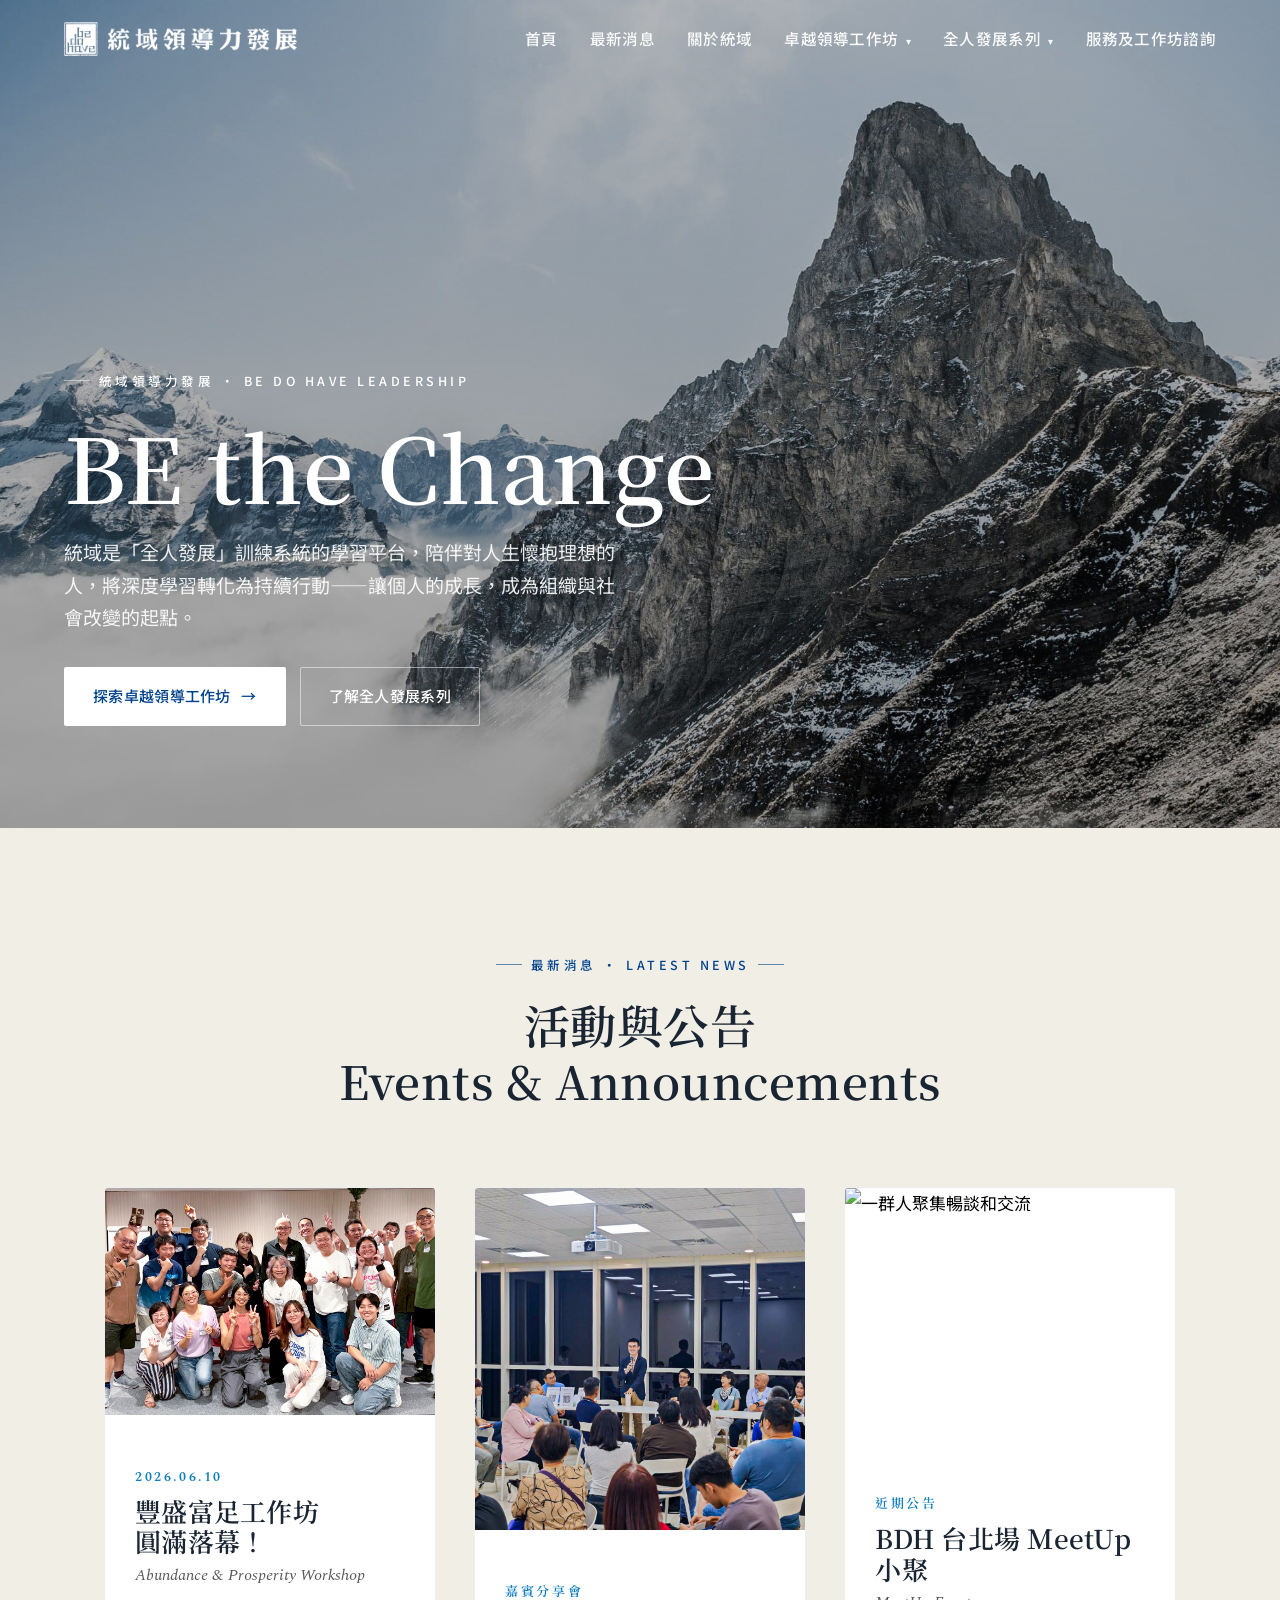
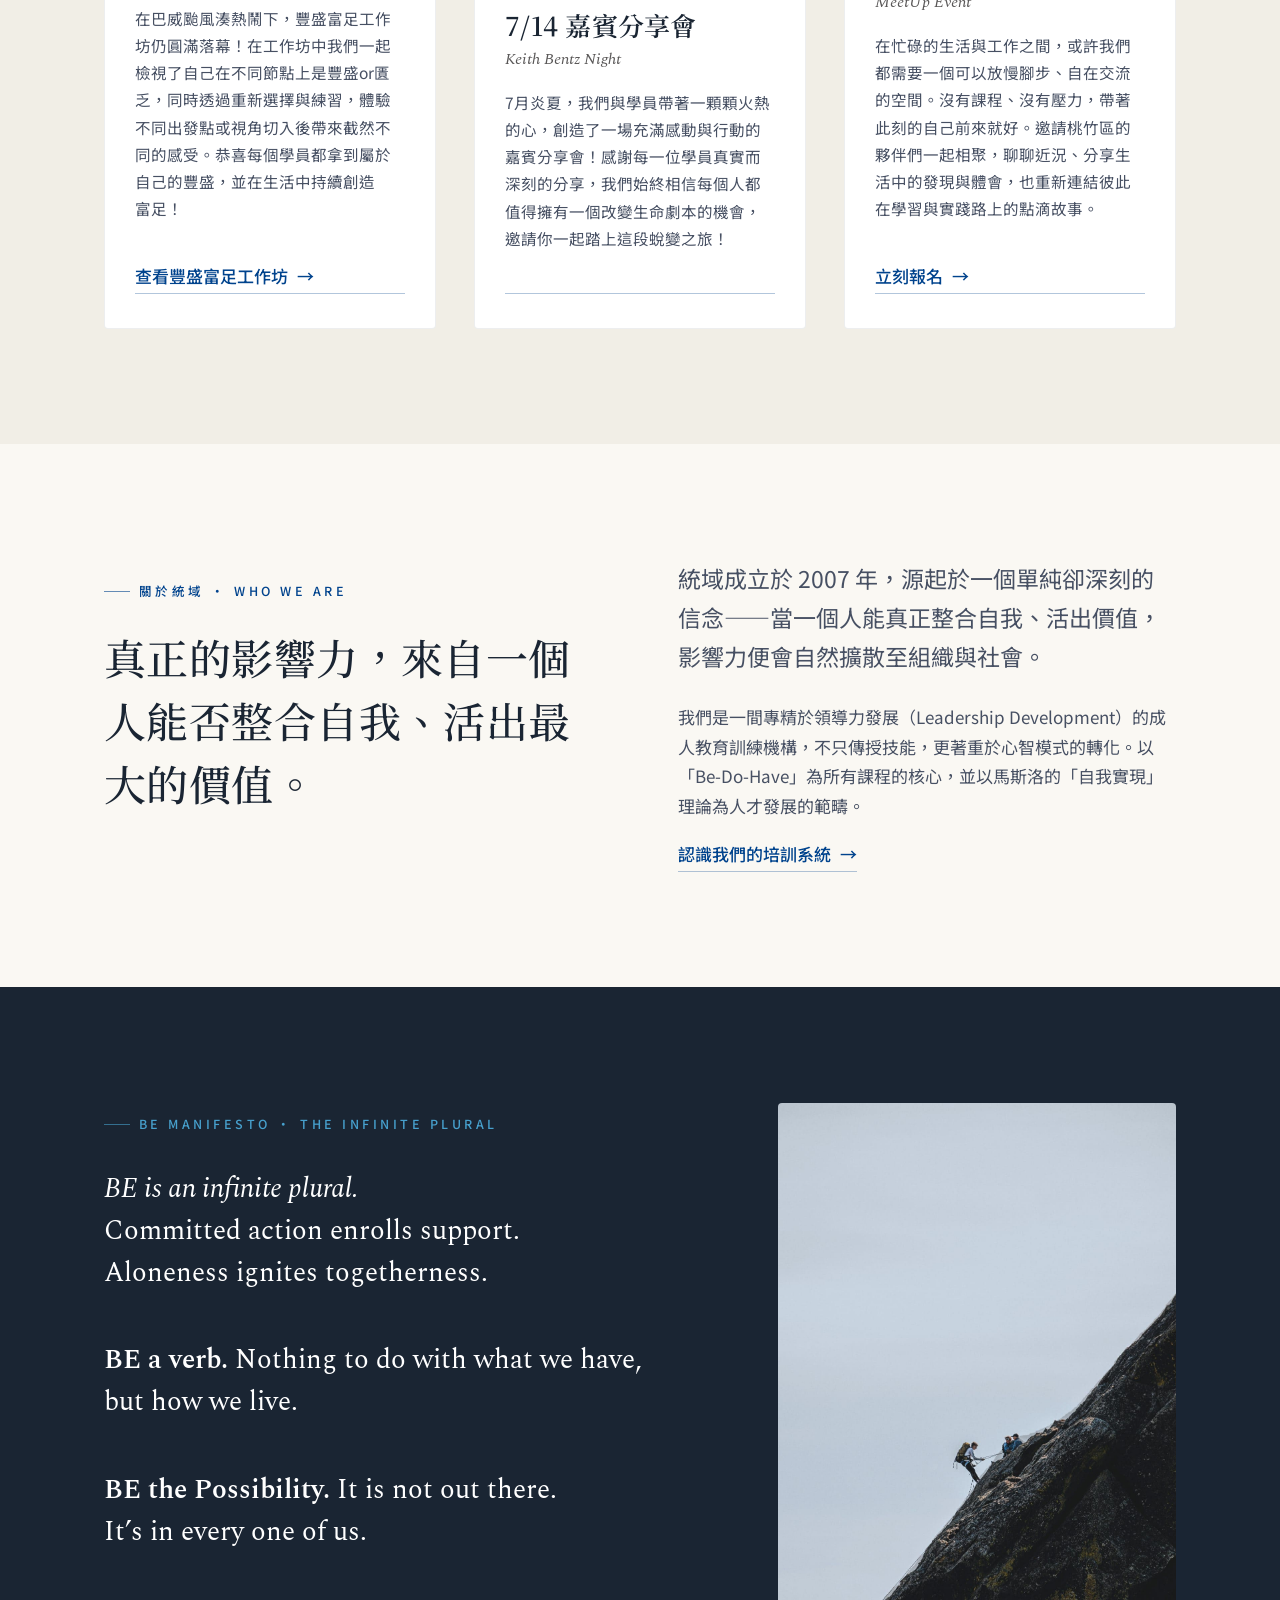
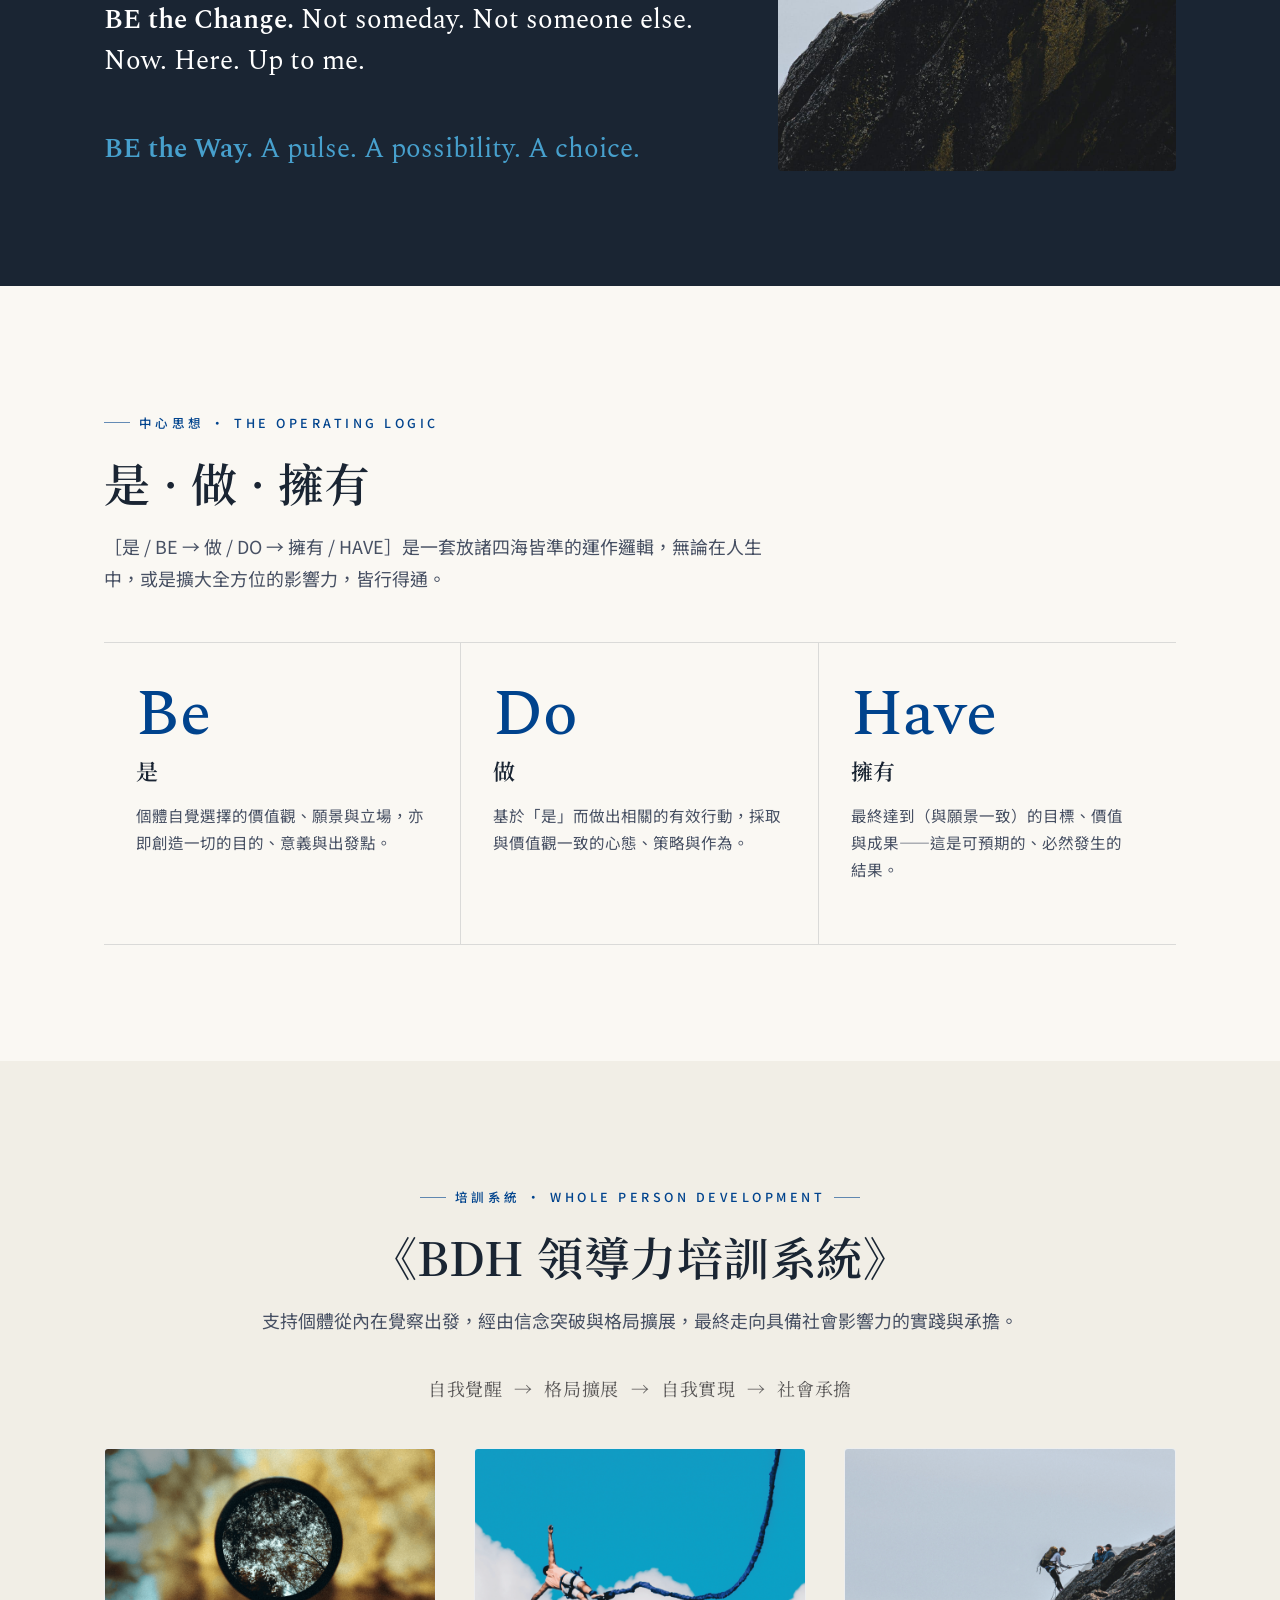
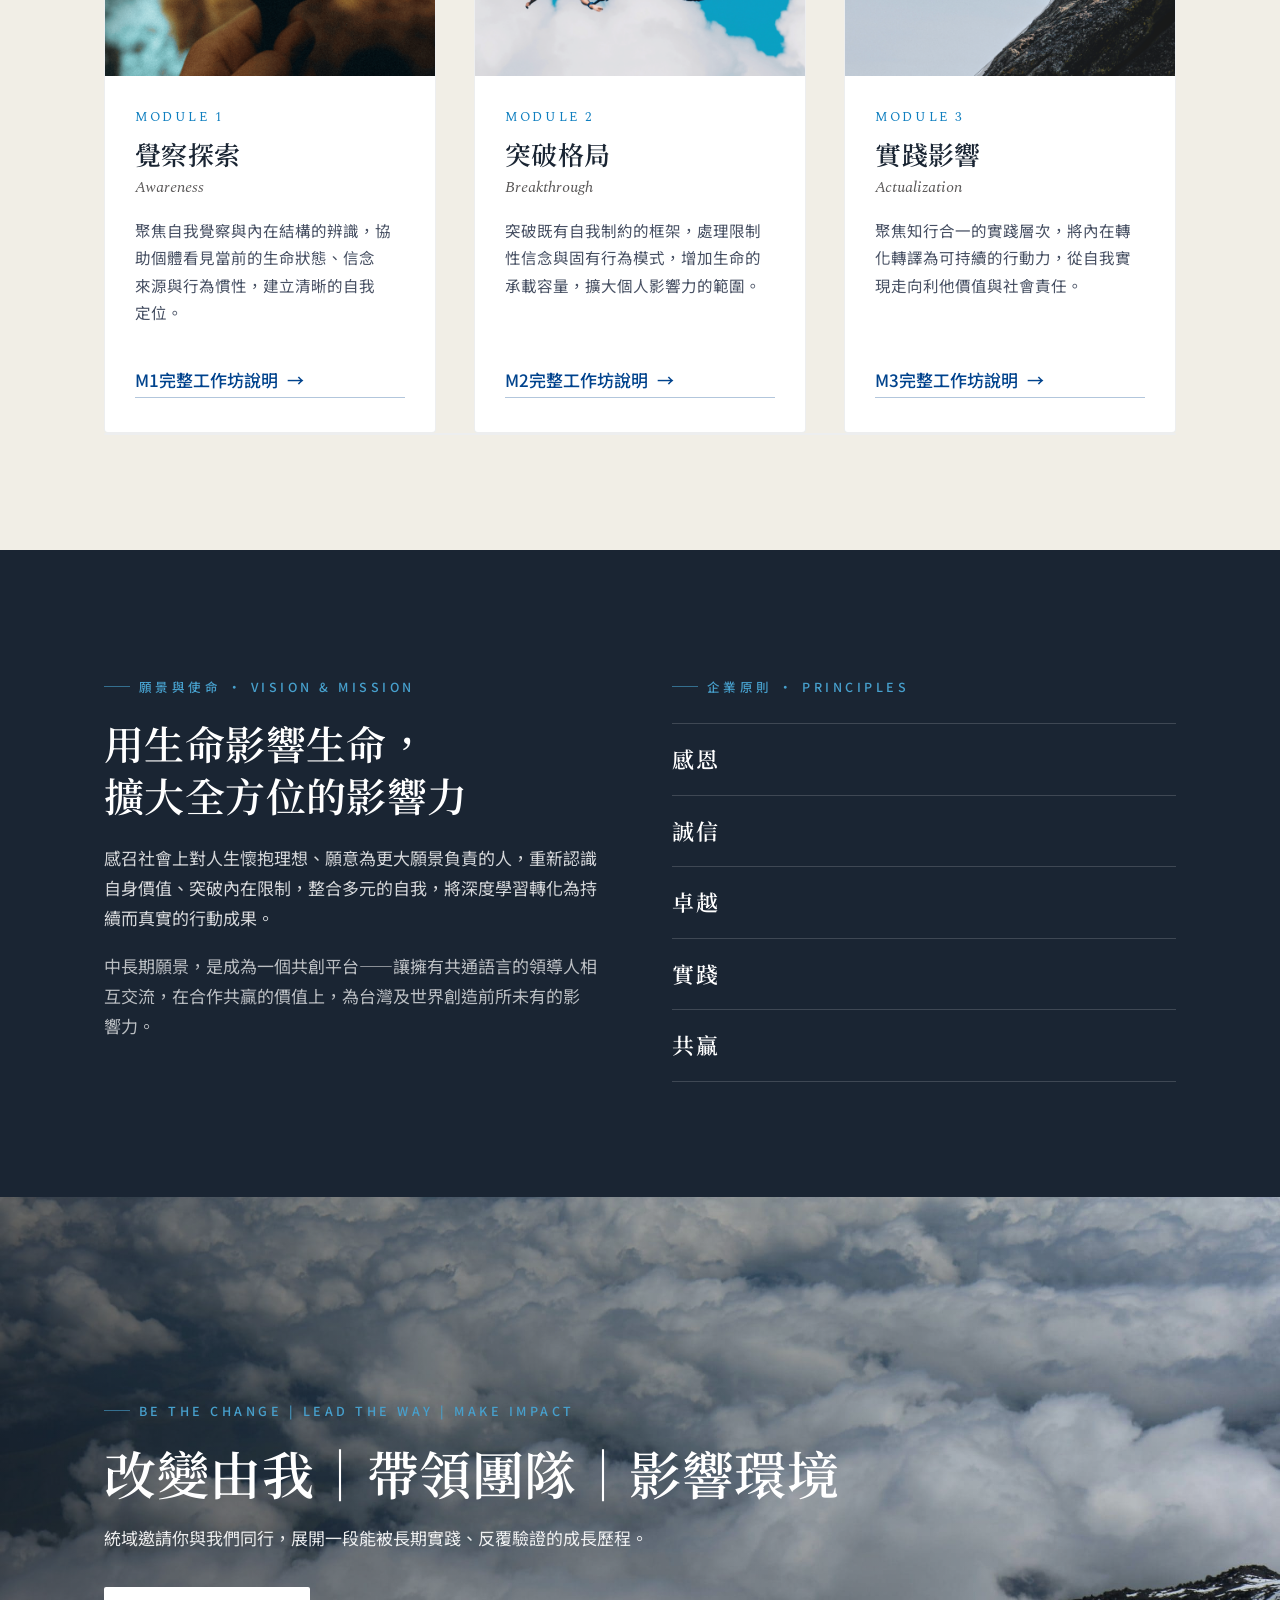
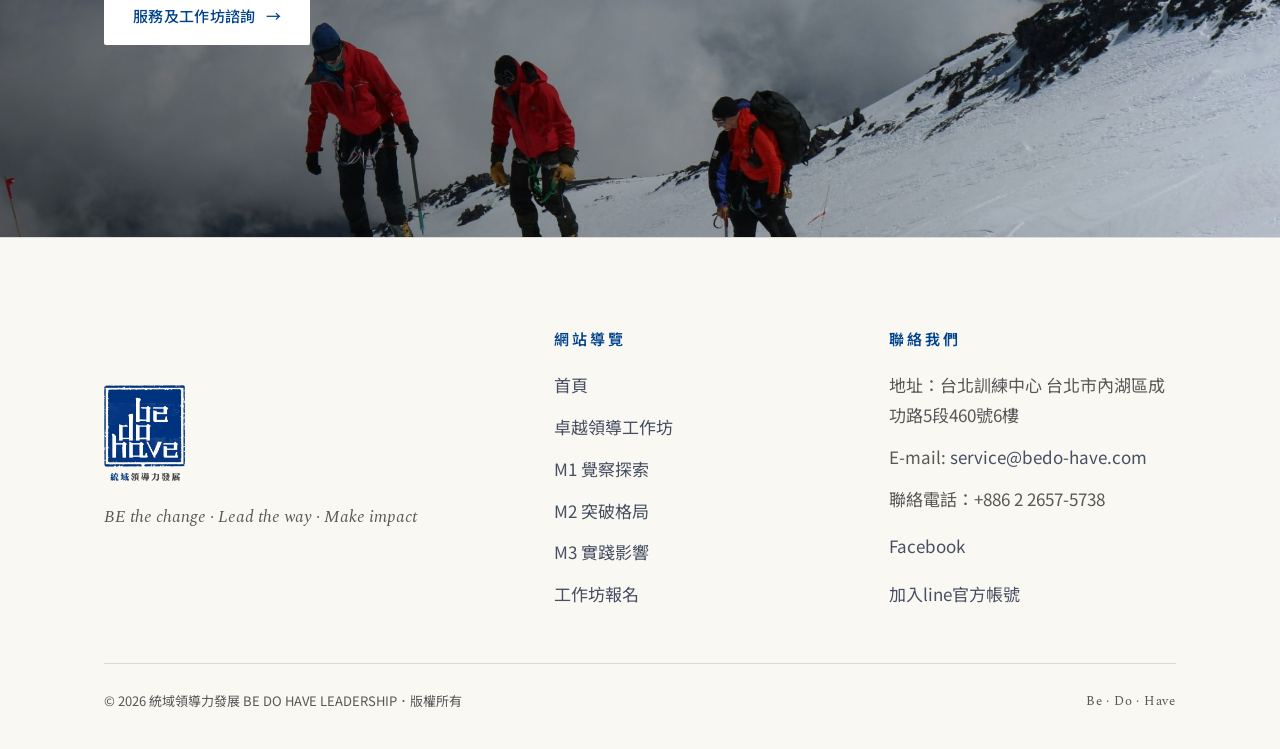
==== commit 99e6ca10: "pop out updated" ====
--- a/index.html
+++ b/index.html
@@ -18,8 +18,8 @@
 <meta name="twitter:title" content="統域領導力發展 · BE DO HAVE LEADERSHIP">
 <meta name="twitter:description" content="統域是專注於領導力發展的成人教育訓練機構，以「Be-Do-Have」為核心，陪伴企業主與領導者整合自我、擴大影響力。">
 <meta name="twitter:image" content="https://bedo-have.com/assets/img/grey-peaks.jpg">
-<link rel="stylesheet" href="assets/site.css?v=20260629b">
-<link rel="stylesheet" href="assets/inline.css?v=20260629b">
+<link rel="stylesheet" href="assets/site.css?v=20260724">
+<link rel="stylesheet" href="assets/inline.css?v=20260724">
 </head>
 <body data-hero data-screen-label="首頁">
 
@@ -130,19 +130,23 @@
     <br>
     <div class="grid cols-3">
 <!--card1-->
-      <a class="module-card reveal d1" href="abundance-prosperity.html">
-        <div class="mc-img"><img src="assets/img/latest news/a&p2026.jpg" alt="工作坊合照"></div>
+      <div class="module-card reveal d1">
+        <button type="button" class="mc-img mc-img-btn" data-lightbox-src="assets/img/latest news/a&p2026.jpg" data-lightbox-alt="工作坊合照" data-lightbox-title="豐盛富足工作坊圓滿落幕！" data-lightbox-caption="在巴威颱風湊熱鬧下，豐盛富足工作坊仍圓滿落幕！在工作坊中我們一起檢視了自己在不同節點上是豐盛or匱乏，同時透過重新選擇與練習，體驗不同出發點或視角切入後帶來截然不同的感受。恭喜每個學員都拿到屬於自己的豐盛，並在生活中持續創造富足！" aria-label="放大檢視：豐盛富足工作坊圓滿落幕">
+          <img src="assets/img/latest news/a&p2026.jpg" alt="工作坊合照">
+        </button>
         <div class="mc-body">
           <h3><span class="mc-stage">2026.06.10</span></h3>
           <h3>豐盛富足工作坊<br>圓滿落幕！</h3>
           <span class="mc-en">Abundance & Prosperity Workshop</span>
           <p>在巴威颱風湊熱鬧下，豐盛富足工作坊仍圓滿落幕！在工作坊中我們一起檢視了自己在不同節點上是豐盛or匱乏，同時透過重新選擇與練習，體驗不同出發點或視角切入後帶來截然不同的感受。恭喜每個學員都拿到屬於自己的豐盛，並在生活中持續創造富足！</p>
-          <span class="mc-foot textlink">查看豐盛富足工作坊<span class="arr">→</span></span>
-        </div>
-      </a>
+          <a class="mc-foot textlink" href="abundance-prosperity.html">查看豐盛富足工作坊<span class="arr">→</span></a>
+        </div>
+      </div>
  <!--card2-->
       <div class="module-card reveal d2">
-        <div class="mc-img"><img src="assets/img/latest news/guestevent.jpg" alt="豐盛富足_線上分享會"></div>
+        <button type="button" class="mc-img mc-img-btn" data-lightbox-src="assets/img/latest news/guestevent.jpg" data-lightbox-alt="豐盛富足_線上分享會" data-lightbox-title="7/14 嘉賓分享會" data-lightbox-caption="7月炎夏，我們與學員帶著一顆顆火熱的心，創造了一場充滿感動與行動的嘉賓分享會！感謝每一位學員真實而深刻的分享，我們始終相信每個人都值得擁有一個改變生命劇本的機會，邀請你一起踏上這段蛻變之旅！" aria-label="放大檢視：7/14 嘉賓分享會">
+          <img src="assets/img/latest news/guestevent.jpg" alt="豐盛富足_線上分享會">
+        </button>
         <div class="mc-body">
           <h3><span class="mc-stage">嘉賓分享會</span></h3>
           <h3>7/14 嘉賓分享會</h3>
@@ -151,23 +155,37 @@
            <span class="mc-foot textlink"><span class="arr"></span></span>
         </div>
       </div>
-<!--card3-->      
-      <a class="module-card reveal d3 "href="https://forms.gle/UtqUxYbd3cznNBqx6">
-        <div class="mc-img"><img src="assets/img/latest news/meetup.png" alt="一群人聚集暢談和交流"></div>
+<!--card3-->
+      <div class="module-card reveal d3">
+        <button type="button" class="mc-img mc-img-btn" data-lightbox-src="assets/img/latest news/meetup.png" data-lightbox-alt="一群人聚集暢談和交流" data-lightbox-title="BDH 台北場 ＭeetUp小聚" data-lightbox-caption="在忙碌的生活與工作之間，或許我們都需要一個可以放慢腳步、自在交流的空間。沒有課程、沒有壓力，帶著此刻的自己前來就好。邀請桃竹區的夥伴們一起相聚，聊聊近況、分享生活中的發現與體會，也重新連結彼此在學習與實踐路上的點滴故事。" aria-label="放大檢視：BDH 台北場 ＭeetUp小聚">
+          <img src="assets/img/latest news/meetup.png" alt="一群人聚集暢談和交流">
+        </button>
         <div class="mc-body">
           <h3><span class="mc-stage">近期公告</span></h3>
           <h3>BDH 台北場 ＭeetUp小聚</h3>
           <span class="mc-en">MeetUp Event</span>
           <p>在忙碌的生活與工作之間，或許我們都需要一個可以放慢腳步、自在交流的空間。沒有課程、沒有壓力，帶著此刻的自己前來就好。邀請桃竹區的夥伴們一起相聚，聊聊近況、分享生活中的發現與體會，也重新連結彼此在學習與實踐路上的點滴故事。</p>
-          <span class="mc-foot textlink">立刻報名<span class="arr">→</span></span>
-        </div>
-      </a>
+          <a class="mc-foot textlink" href="https://forms.gle/UtqUxYbd3cznNBqx6">立刻報名<span class="arr">→</span></a>
+        </div>
+      </div>
     </div>
 <!--    <div class="reveal d2 is4">
       <a class="btn btn-ghost" href="workshop.html">完整認識卓越領導工作坊 <span class="arr">→</span></a>
     </div>
   </div>
   -->
+
+  <div class="lightbox" id="newsLightbox" hidden>
+    <div class="lightbox-overlay" data-lightbox-close></div>
+    <div class="lightbox-dialog" role="dialog" aria-modal="true" aria-labelledby="lightboxTitle">
+      <button type="button" class="lightbox-close" data-lightbox-close aria-label="關閉預覽">✕</button>
+      <div class="lightbox-media"><img id="lightboxImg" src="" alt=""></div>
+      <div class="lightbox-info">
+        <h4 id="lightboxTitle"></h4>
+        <p id="lightboxCaption"></p>
+      </div>
+    </div>
+  </div>
 </section>
 
 <!-- ============ INTRO STATEMENT ============ -->
--- a/assets/inline.css
+++ b/assets/inline.css
@@ -20,6 +20,23 @@
   font-family:var(--serif-cjk);font-size:22px;font-weight:600;color:#fff;letter-spacing:.08em;}
 .pr-row:last-child{border-bottom:1px solid rgba(255,255,255,.16);}
 .pr-row .pr-en{font-family:var(--sans);font-size:15px;font-weight:400;letter-spacing:.02em;color:rgba(255,255,255,.66);}
+
+/* Latest-news photo lightbox */
+.mc-img-btn{display:block;width:100%;height:100%;padding:0;margin:0;border:0;background:none;cursor:zoom-in;font:inherit;text-align:left;}
+.mc-img-btn:focus-visible{outline:2px solid var(--indigo);outline-offset:-2px;}
+.lightbox{position:fixed;inset:0;z-index:1000;display:flex;align-items:center;justify-content:center;padding:24px;}
+.lightbox[hidden]{display:none;}
+.lightbox-overlay{position:absolute;inset:0;background:rgba(10,16,26,.82);}
+.lightbox-dialog{position:relative;z-index:1;width:100%;max-width:760px;max-height:90vh;overflow:auto;
+  background:#fff;border-radius:6px;box-shadow:0 40px 90px -30px rgba(0,0,0,.5);}
+.lightbox-close{position:absolute;top:12px;right:12px;z-index:2;width:36px;height:36px;border:0;border-radius:50%;
+  background:rgba(10,16,26,.6);color:#fff;font-size:16px;line-height:1;cursor:pointer;}
+.lightbox-close:hover{background:rgba(10,16,26,.85);}
+.lightbox-media{width:100%;background:#000;}
+.lightbox-media img{display:block;width:100%;max-height:64vh;object-fit:contain;}
+.lightbox-info{padding:22px 26px 26px;}
+.lightbox-info h4{font-size:19px;margin:0 0 10px;}
+.lightbox-info p{margin:0;font-size:15px;color:var(--ink-soft);line-height:1.75;}
 
 /* abundance-prosperity.html */
 .value-panel{background:rgba(255,255,255,.05);border:1px solid rgba(255,255,255,.16);border-radius:6px;padding:34px 34px 38px;}
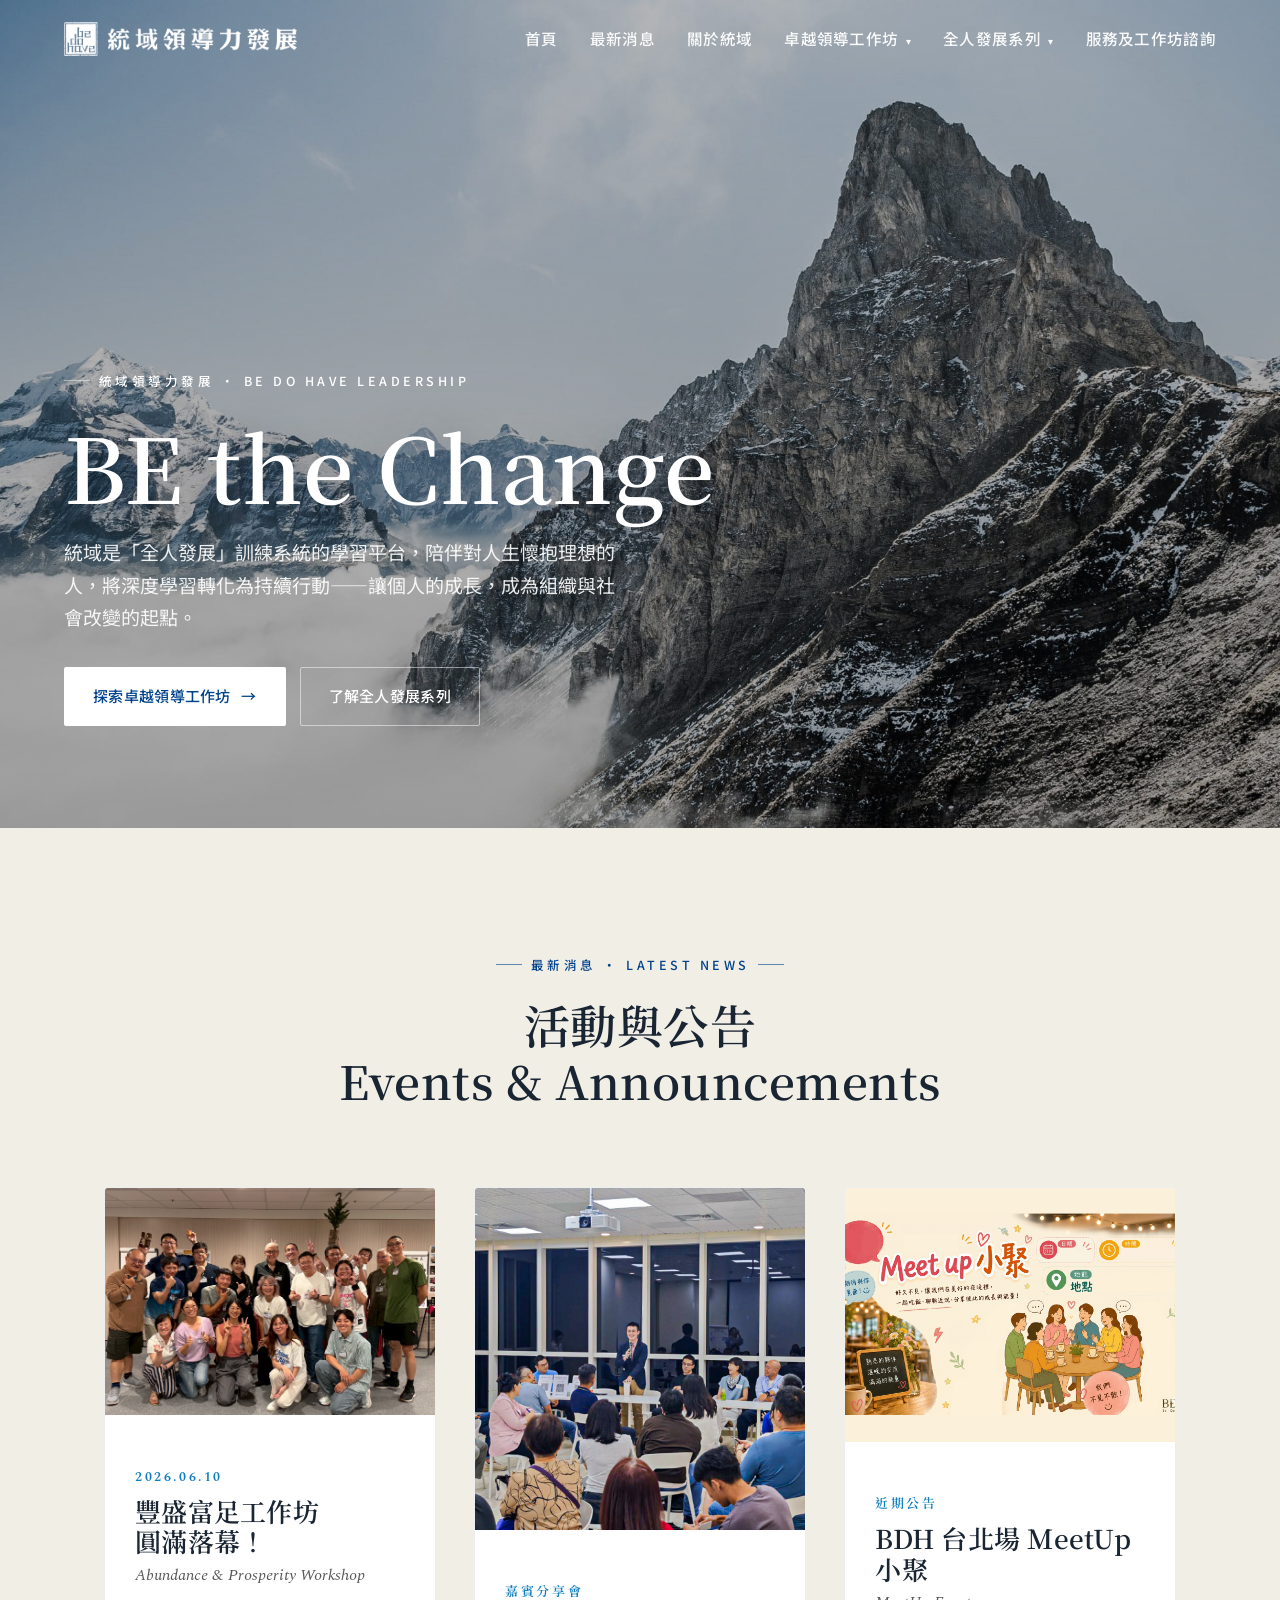
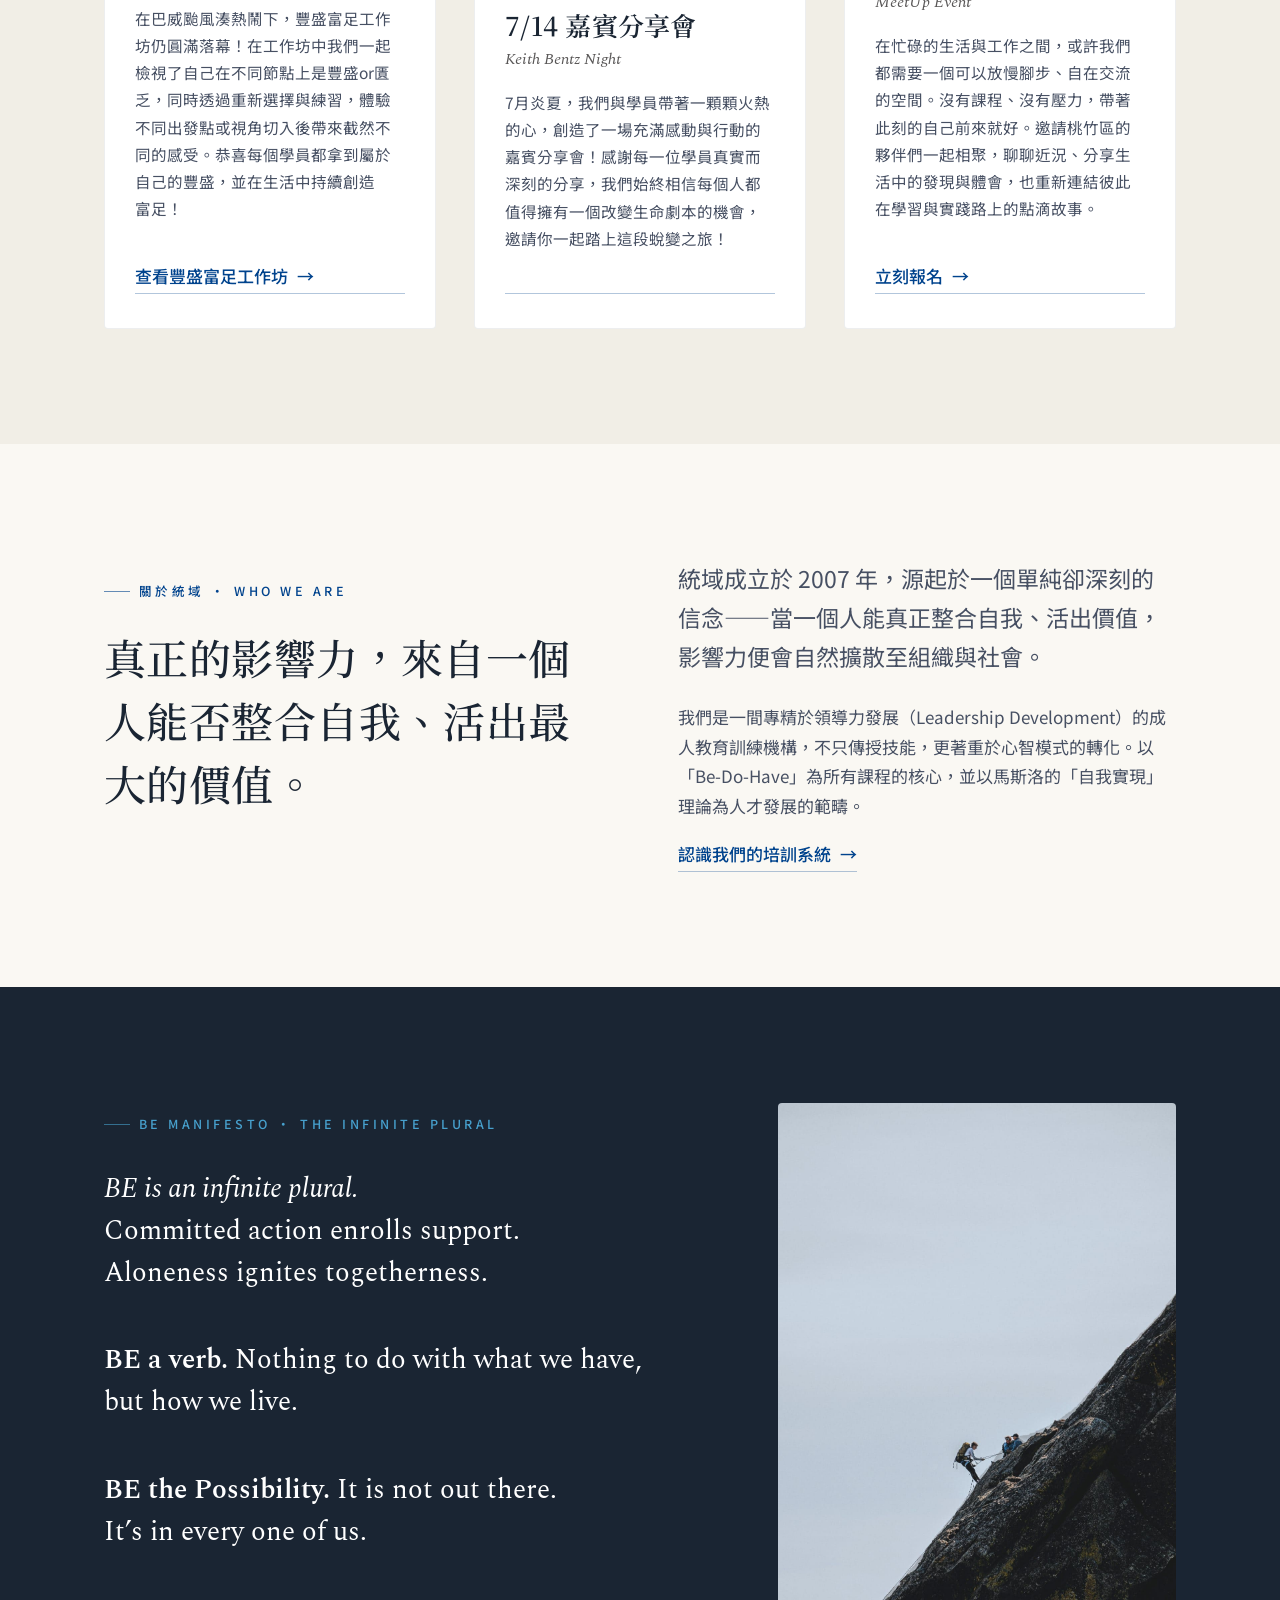
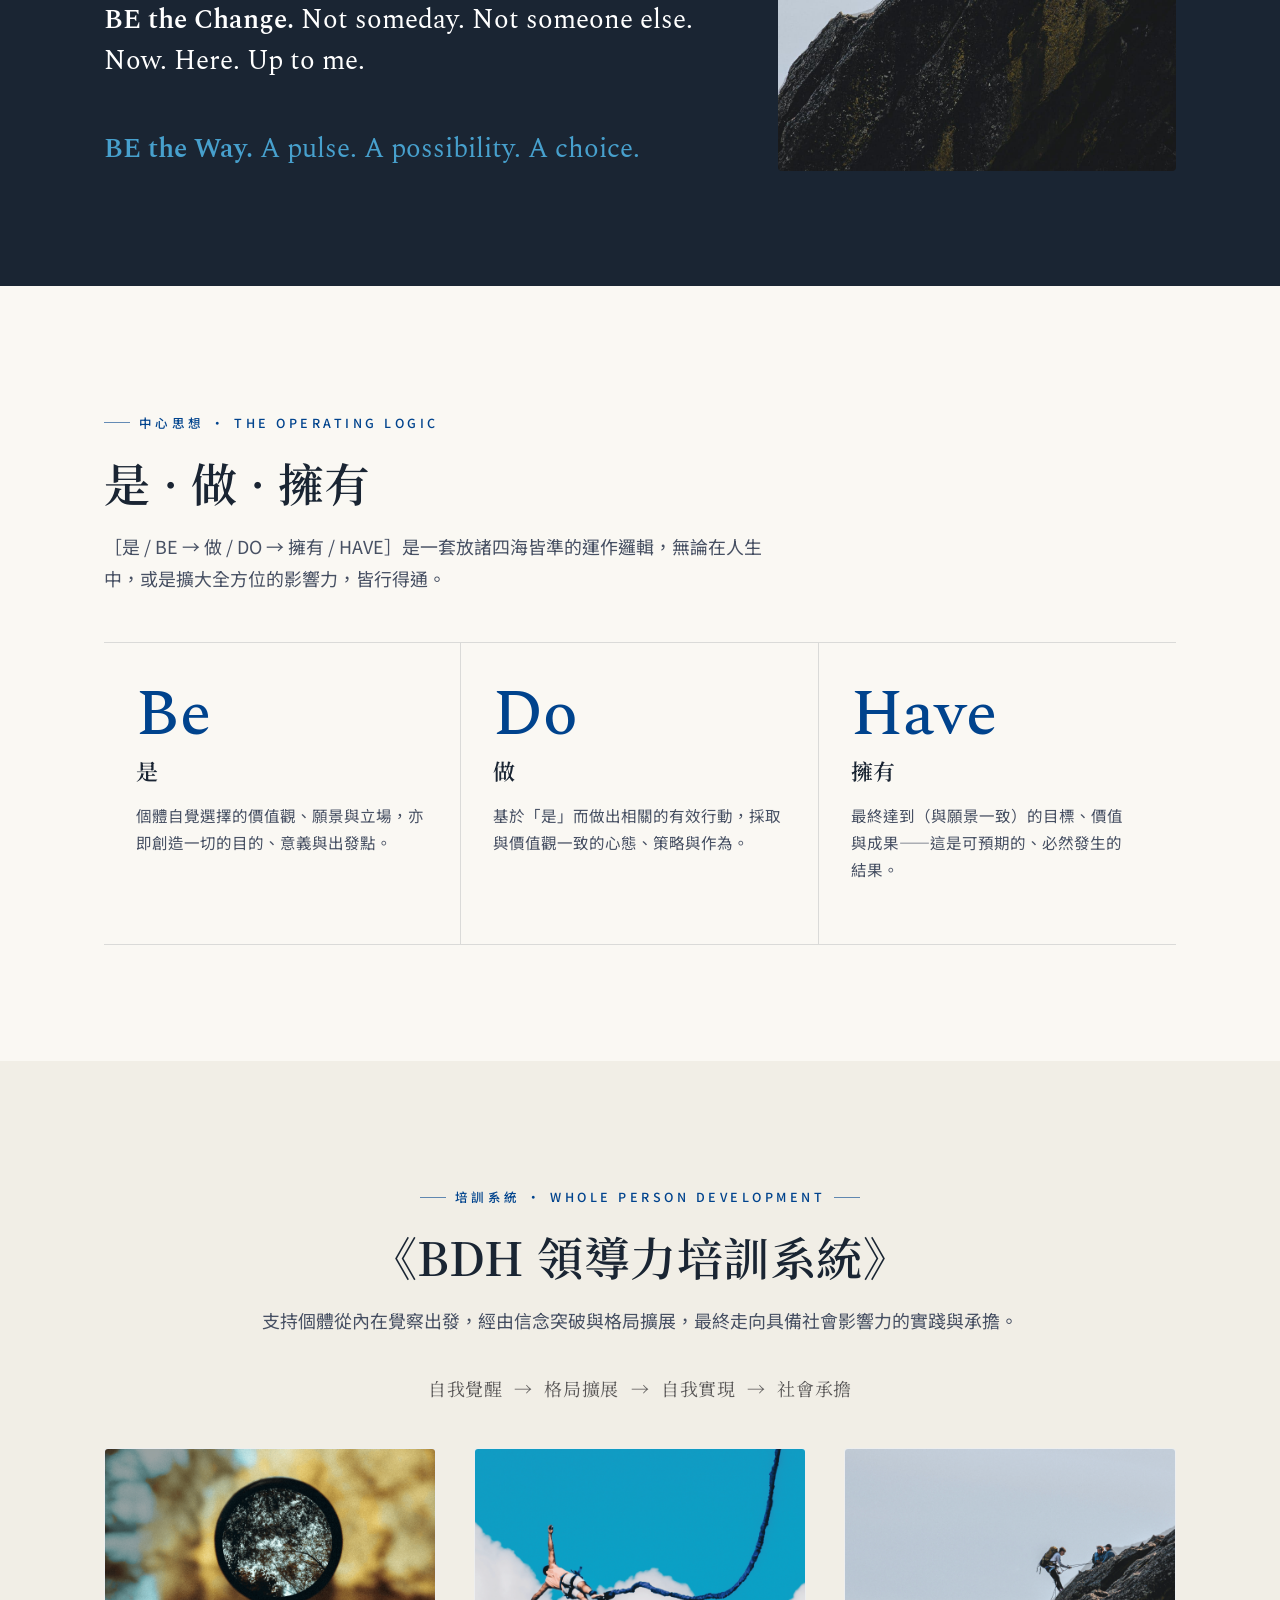
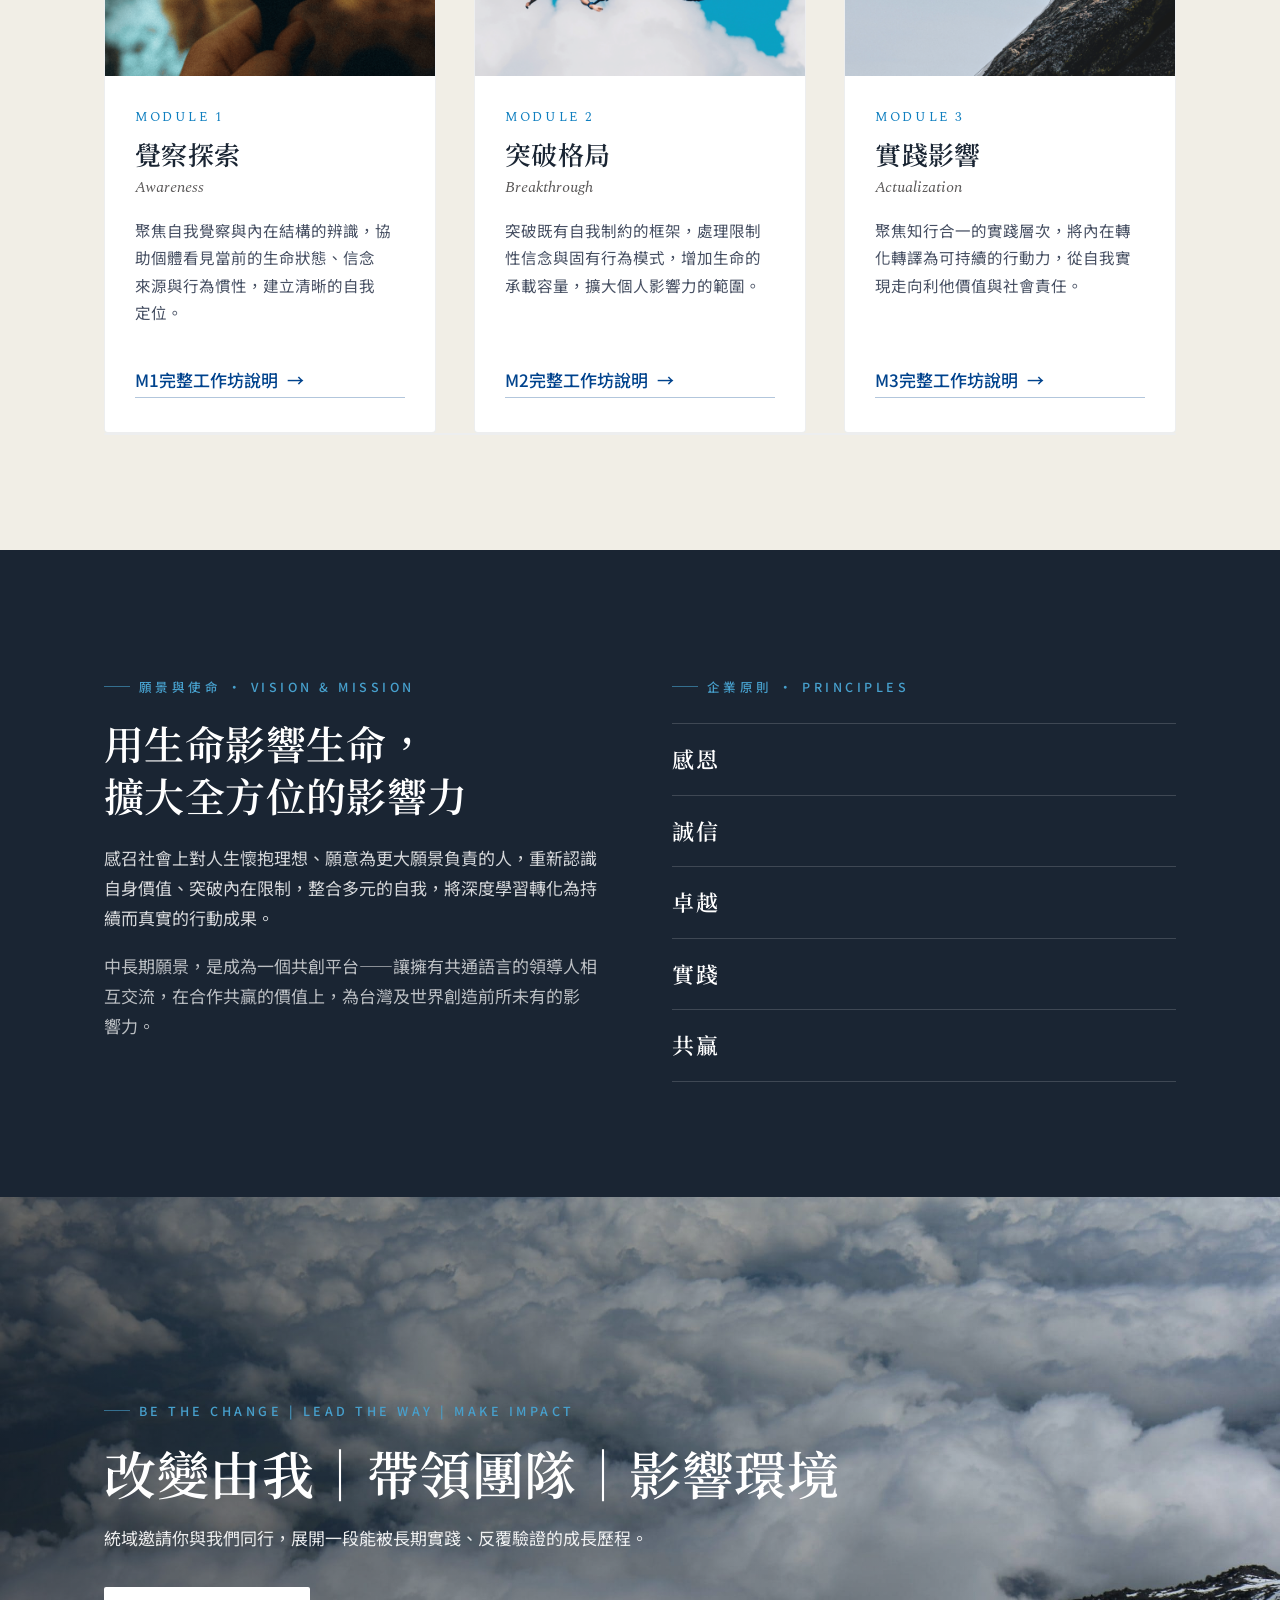
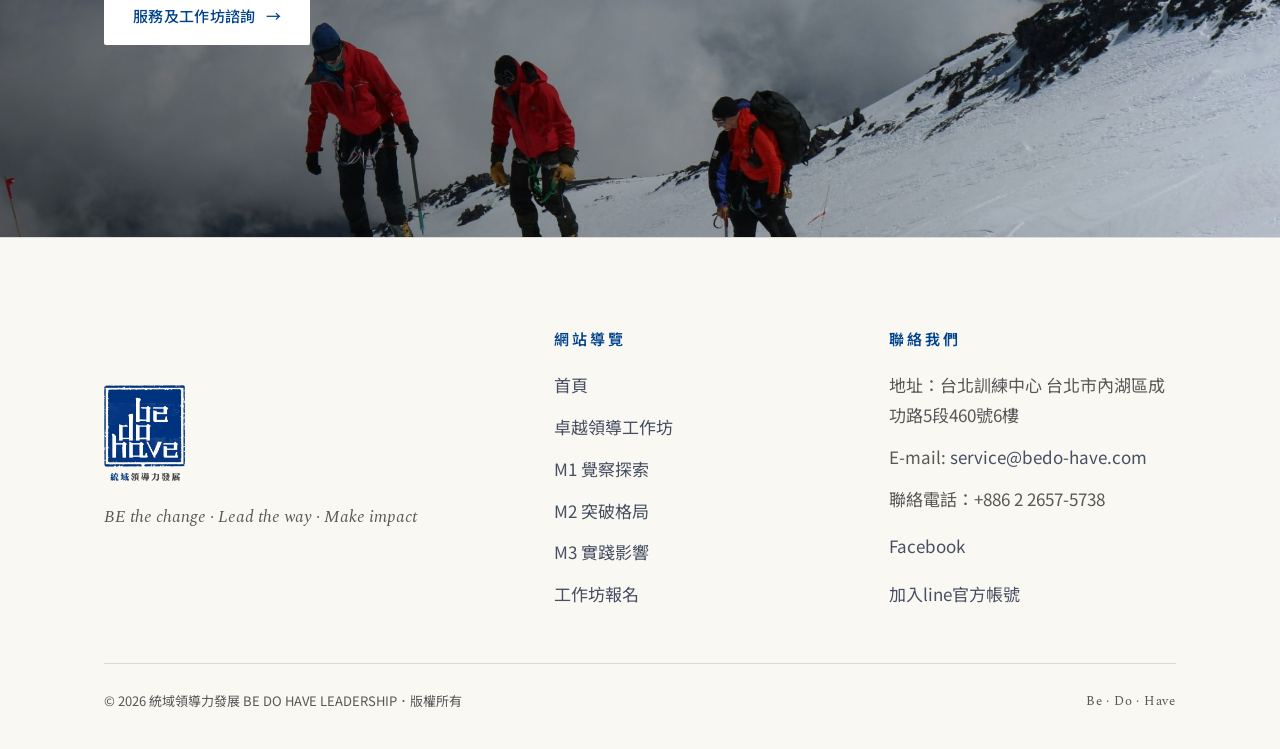
==== commit 5de1f881: "photo resized" ====
--- a/index.html
+++ b/index.html
@@ -18,8 +18,8 @@
 <meta name="twitter:title" content="統域領導力發展 · BE DO HAVE LEADERSHIP">
 <meta name="twitter:description" content="統域是專注於領導力發展的成人教育訓練機構，以「Be-Do-Have」為核心，陪伴企業主與領導者整合自我、擴大影響力。">
 <meta name="twitter:image" content="https://bedo-have.com/assets/img/grey-peaks.jpg">
-<link rel="stylesheet" href="assets/site.css?v=20260724">
-<link rel="stylesheet" href="assets/inline.css?v=20260724">
+<link rel="stylesheet" href="assets/site.css?v=20260724b">
+<link rel="stylesheet" href="assets/inline.css?v=20260724b">
 </head>
 <body data-hero data-screen-label="首頁">
 
@@ -128,11 +128,12 @@
     </p>-->
     
     <br>
+<!-- 圖片規格：請上傳 16:11 比例照片（建議 1440x990px 以上），系統會自動置中裁切填滿卡片，比例不符會被裁掉邊緣 -->
     <div class="grid cols-3">
 <!--card1-->
       <div class="module-card reveal d1">
-        <button type="button" class="mc-img mc-img-btn" data-lightbox-src="assets/img/latest news/a&p2026.jpg" data-lightbox-alt="工作坊合照" data-lightbox-title="豐盛富足工作坊圓滿落幕！" data-lightbox-caption="在巴威颱風湊熱鬧下，豐盛富足工作坊仍圓滿落幕！在工作坊中我們一起檢視了自己在不同節點上是豐盛or匱乏，同時透過重新選擇與練習，體驗不同出發點或視角切入後帶來截然不同的感受。恭喜每個學員都拿到屬於自己的豐盛，並在生活中持續創造富足！" aria-label="放大檢視：豐盛富足工作坊圓滿落幕">
-          <img src="assets/img/latest news/a&p2026.jpg" alt="工作坊合照">
+        <button type="button" class="mc-img mc-img-btn" data-lightbox-title="豐盛富足工作坊圓滿落幕！" data-lightbox-caption="在巴威颱風湊熱鬧下，豐盛富足工作坊仍圓滿落幕！在工作坊中我們一起檢視了自己在不同節點上是豐盛or匱乏，同時透過重新選擇與練習，體驗不同出發點或視角切入後帶來截然不同的感受。恭喜每個學員都拿到屬於自己的豐盛，並在生活中持續創造富足！" aria-label="放大檢視：豐盛富足工作坊圓滿落幕">
+          <img src="assets/img/latest news/a&p20261.png" alt="工作坊合照">
         </button>
         <div class="mc-body">
           <h3><span class="mc-stage">2026.06.10</span></h3>
@@ -144,8 +145,8 @@
       </div>
  <!--card2-->
       <div class="module-card reveal d2">
-        <button type="button" class="mc-img mc-img-btn" data-lightbox-src="assets/img/latest news/guestevent.jpg" data-lightbox-alt="豐盛富足_線上分享會" data-lightbox-title="7/14 嘉賓分享會" data-lightbox-caption="7月炎夏，我們與學員帶著一顆顆火熱的心，創造了一場充滿感動與行動的嘉賓分享會！感謝每一位學員真實而深刻的分享，我們始終相信每個人都值得擁有一個改變生命劇本的機會，邀請你一起踏上這段蛻變之旅！" aria-label="放大檢視：7/14 嘉賓分享會">
-          <img src="assets/img/latest news/guestevent.jpg" alt="豐盛富足_線上分享會">
+        <button type="button" class="mc-img mc-img-btn" data-lightbox-title="7/14 嘉賓分享會" data-lightbox-caption="7月炎夏，我們與學員帶著一顆顆火熱的心，創造了一場充滿感動與行動的嘉賓分享會！感謝每一位學員真實而深刻的分享，我們始終相信每個人都值得擁有一個改變生命劇本的機會，邀請你一起踏上這段蛻變之旅！" aria-label="放大檢視：7/14 嘉賓分享會">
+          <img src="assets/img/latest news/guestsharing.png" alt="嘉賓分享會">
         </button>
         <div class="mc-body">
           <h3><span class="mc-stage">嘉賓分享會</span></h3>
@@ -157,8 +158,8 @@
       </div>
 <!--card3-->
       <div class="module-card reveal d3">
-        <button type="button" class="mc-img mc-img-btn" data-lightbox-src="assets/img/latest news/meetup.png" data-lightbox-alt="一群人聚集暢談和交流" data-lightbox-title="BDH 台北場 ＭeetUp小聚" data-lightbox-caption="在忙碌的生活與工作之間，或許我們都需要一個可以放慢腳步、自在交流的空間。沒有課程、沒有壓力，帶著此刻的自己前來就好。邀請桃竹區的夥伴們一起相聚，聊聊近況、分享生活中的發現與體會，也重新連結彼此在學習與實踐路上的點滴故事。" aria-label="放大檢視：BDH 台北場 ＭeetUp小聚">
-          <img src="assets/img/latest news/meetup.png" alt="一群人聚集暢談和交流">
+        <button type="button" class="mc-img mc-img-btn" data-lightbox-title="BDH 台北場 ＭeetUp小聚" data-lightbox-caption="在忙碌的生活與工作之間，或許我們都需要一個可以放慢腳步、自在交流的空間。沒有課程、沒有壓力，帶著此刻的自己前來就好。邀請桃竹區的夥伴們一起相聚，聊聊近況、分享生活中的發現與體會，也重新連結彼此在學習與實踐路上的點滴故事。" aria-label="放大檢視：BDH 台北場 ＭeetUp小聚">
+          <img src="assets/img/latest news/meetup1.png" alt="一群人聚集暢談和交流">
         </button>
         <div class="mc-body">
           <h3><span class="mc-stage">近期公告</span></h3>
--- a/assets/site.css
+++ b/assets/site.css
@@ -245,8 +245,9 @@
 .module-card{position:relative;display:flex;flex-direction:column;background:#fff;border:1px solid var(--line-soft);
   border-radius:4px;overflow:hidden;transition:transform .45s var(--ease),box-shadow .45s var(--ease);}
 .module-card:hover{transform:translateY(-6px);box-shadow:0 30px 70px -34px rgba(8,40,80,.4);}
+/* Fixed 16:11 frame — upload photos at 16:11 (e.g. 1440x990px+) so the centered crop shows the full subject */
 .module-card .mc-img{aspect-ratio:16/11;overflow:hidden;}
-.module-card .mc-img img{width:100%;height:100%;object-fit:cover;transition:transform .9s var(--ease);}
+.module-card .mc-img img{width:100%;height:100%;object-fit:cover;object-position:center;transition:transform .9s var(--ease);}
 .module-card:hover .mc-img img{transform:scale(1.05);}
 .module-card .mc-body{padding:30px 30px 34px;display:flex;flex-direction:column;flex:1;}
 .module-card .mc-stage{font-family:var(--serif);font-size:13px;letter-spacing:.2em;text-transform:uppercase;color:var(--blue-500);}
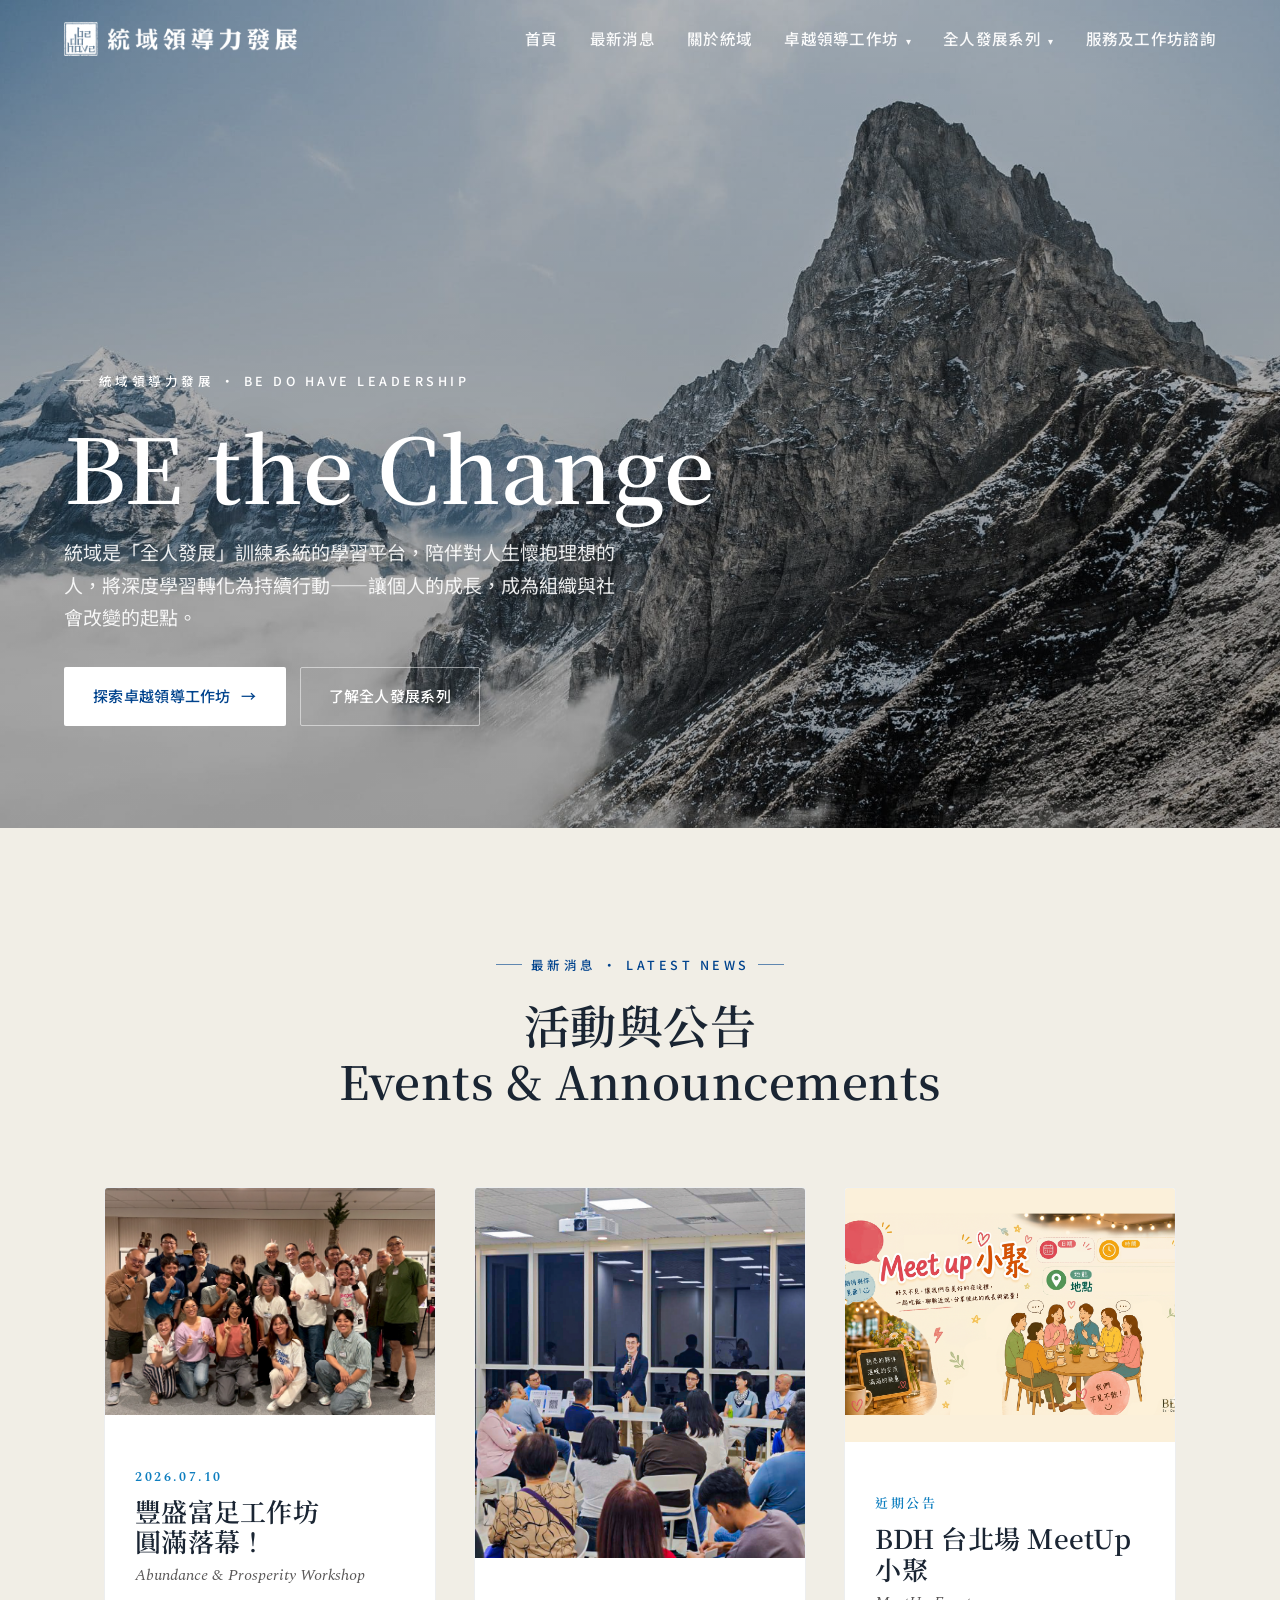
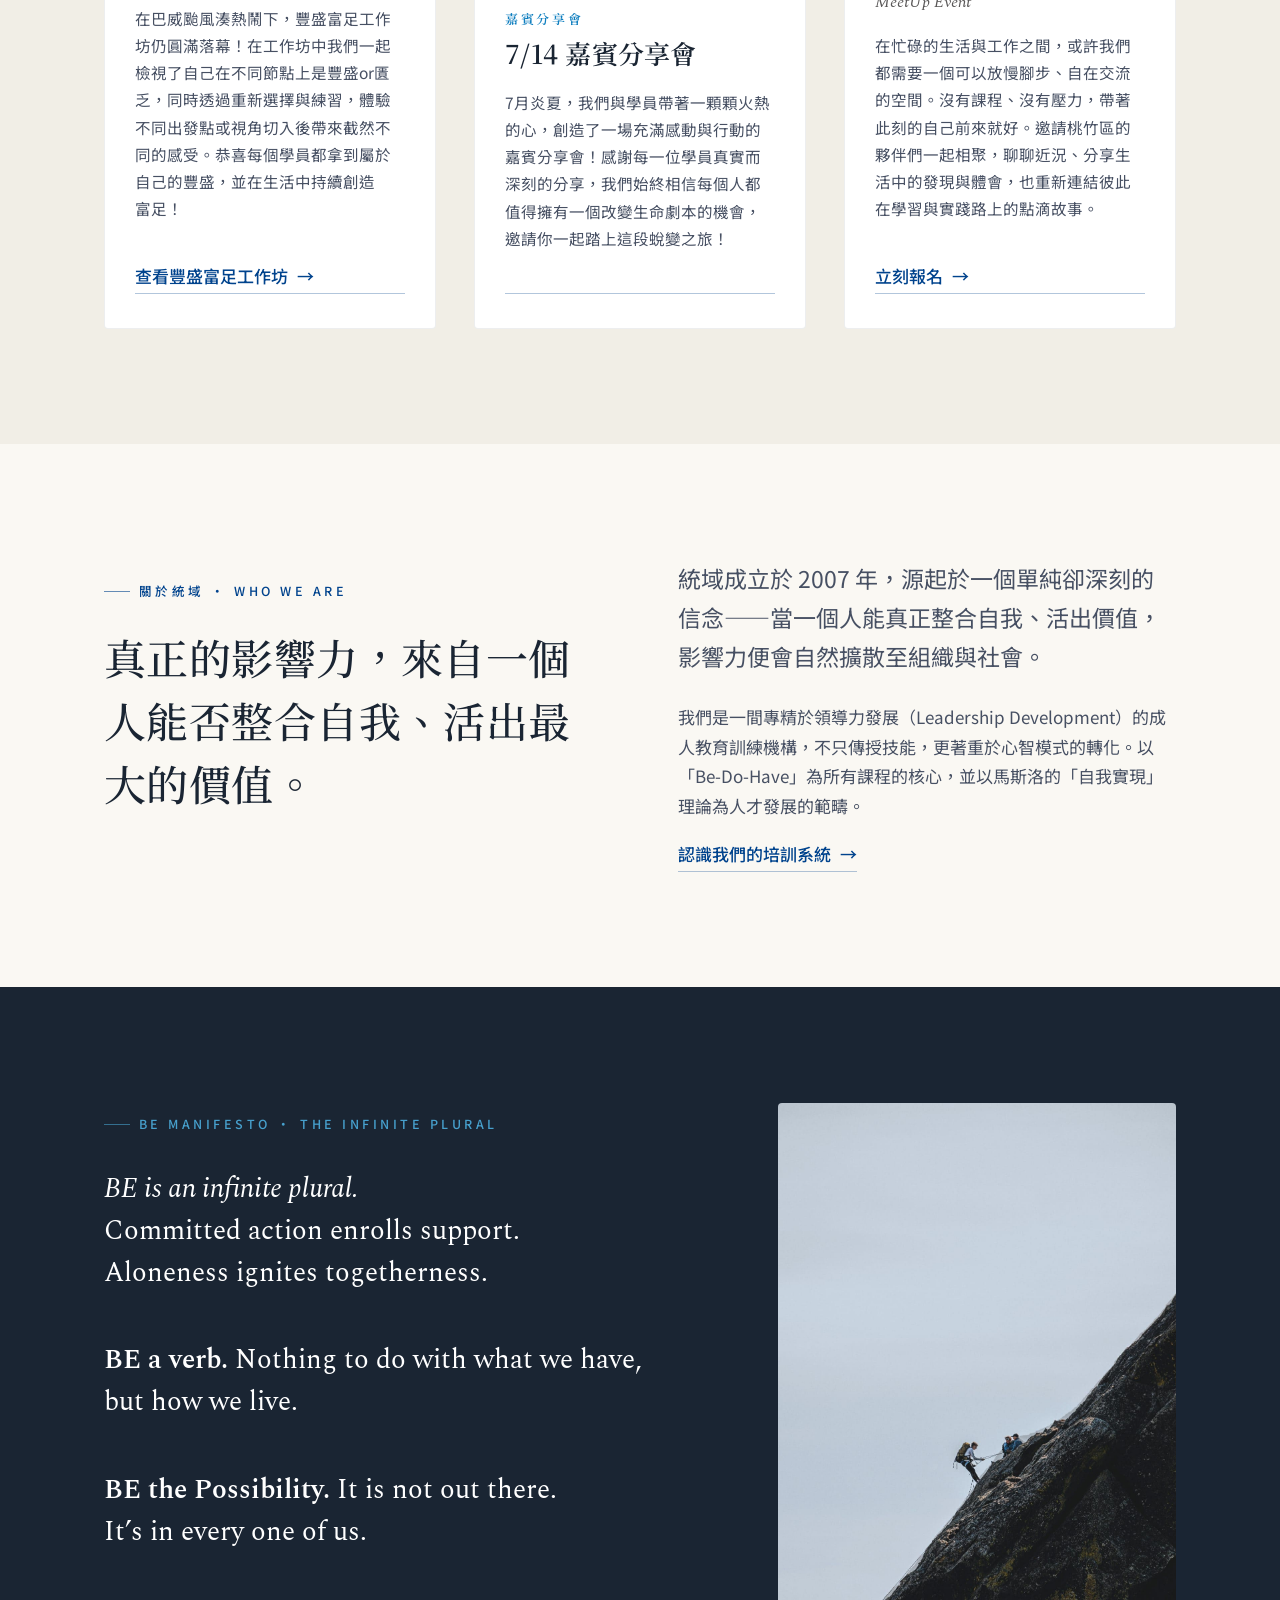
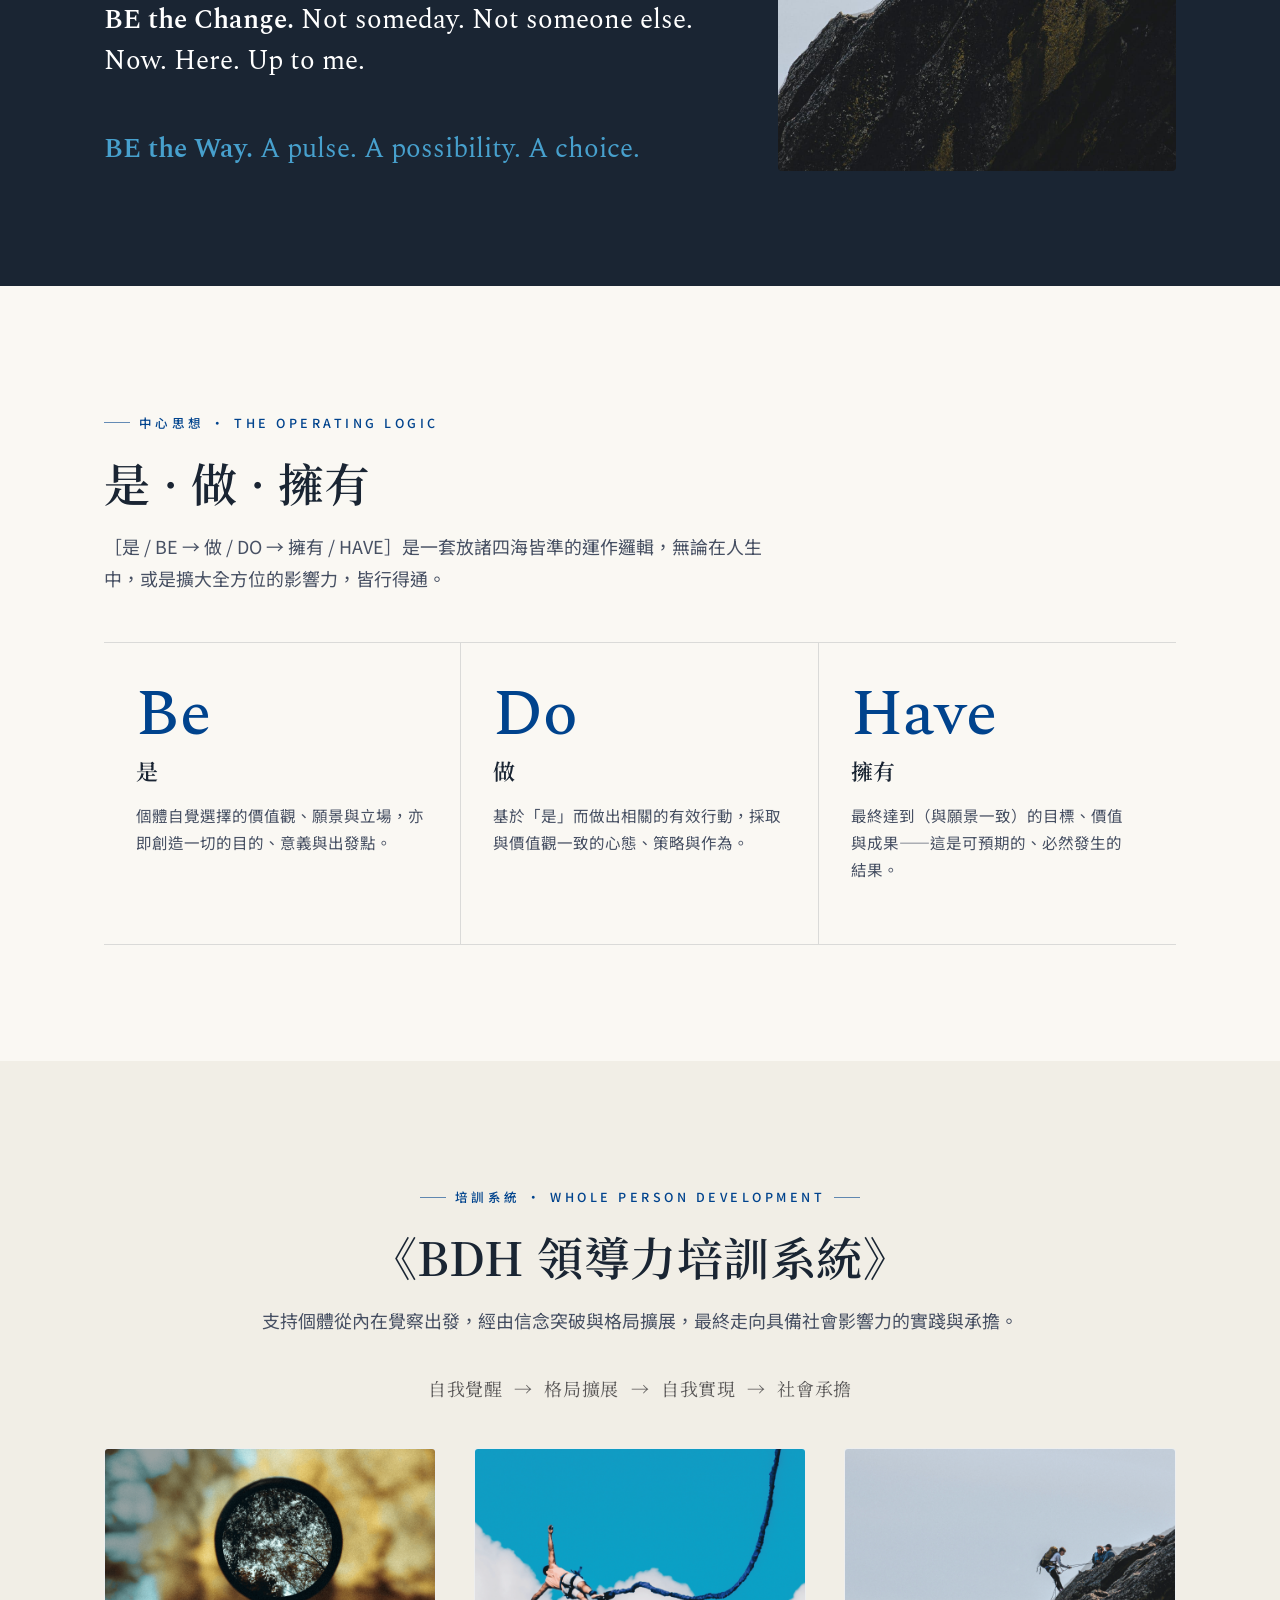
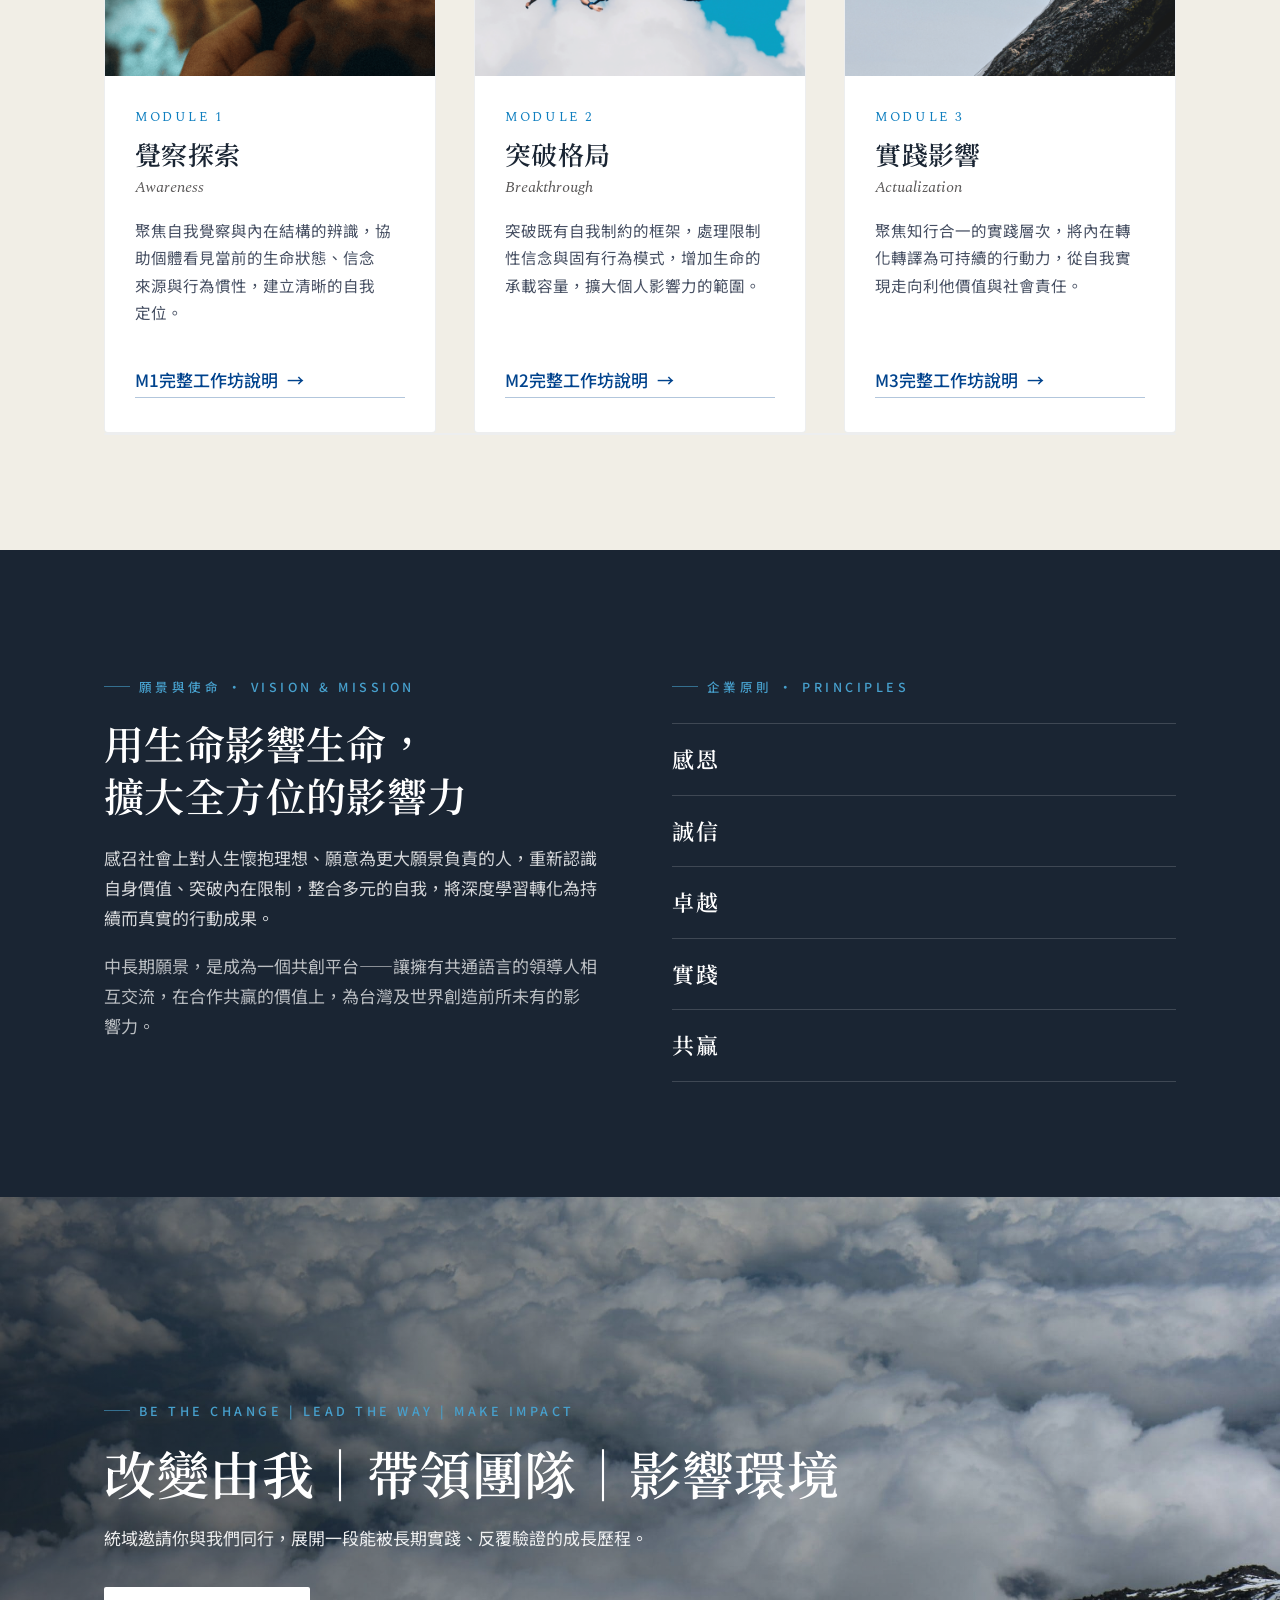
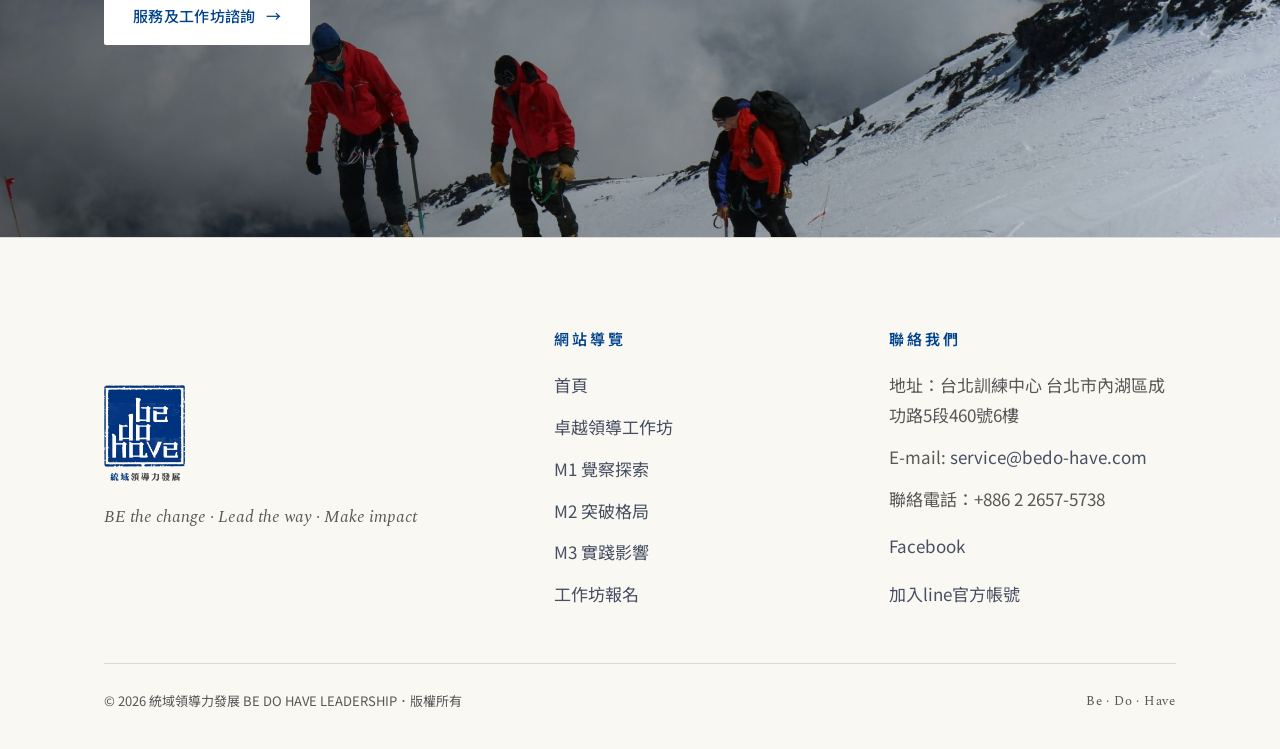
==== commit fab4e5a3: "typo update" ====
--- a/index.html
+++ b/index.html
@@ -136,7 +136,7 @@
           <img src="assets/img/latest news/a&p20261.png" alt="工作坊合照">
         </button>
         <div class="mc-body">
-          <h3><span class="mc-stage">2026.06.10</span></h3>
+          <h3><span class="mc-stage">2026.07.10</span></h3>
           <h3>豐盛富足工作坊<br>圓滿落幕！</h3>
           <span class="mc-en">Abundance & Prosperity Workshop</span>
           <p>在巴威颱風湊熱鬧下，豐盛富足工作坊仍圓滿落幕！在工作坊中我們一起檢視了自己在不同節點上是豐盛or匱乏，同時透過重新選擇與練習，體驗不同出發點或視角切入後帶來截然不同的感受。恭喜每個學員都拿到屬於自己的豐盛，並在生活中持續創造富足！</p>
@@ -151,7 +151,7 @@
         <div class="mc-body">
           <h3><span class="mc-stage">嘉賓分享會</span></h3>
           <h3>7/14 嘉賓分享會</h3>
-          <span class="mc-en">Keith Bentz Night</span>
+          <span class="mc-en"></span>
           <p>7月炎夏，我們與學員帶著一顆顆火熱的心，創造了一場充滿感動與行動的嘉賓分享會！感謝每一位學員真實而深刻的分享，我們始終相信每個人都值得擁有一個改變生命劇本的機會，邀請你一起踏上這段蛻變之旅！</p>
            <span class="mc-foot textlink"><span class="arr"></span></span>
         </div>
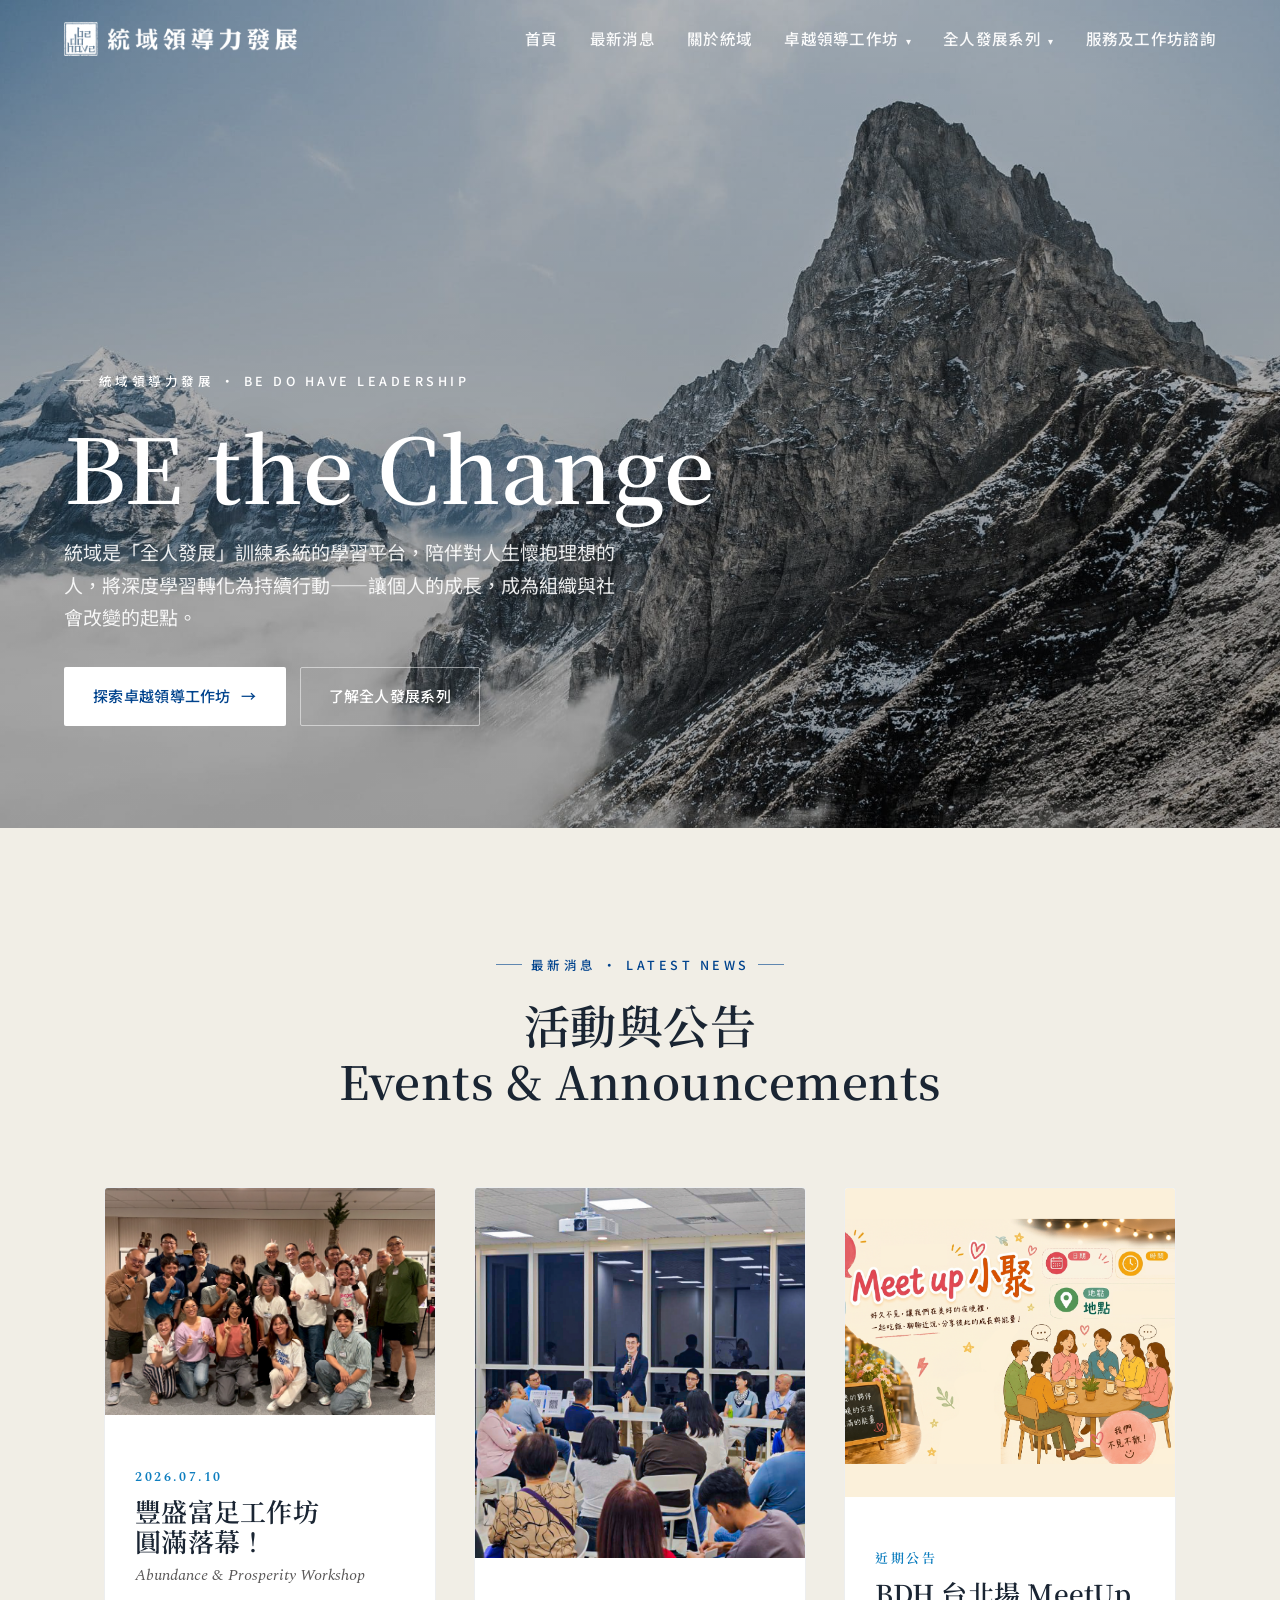
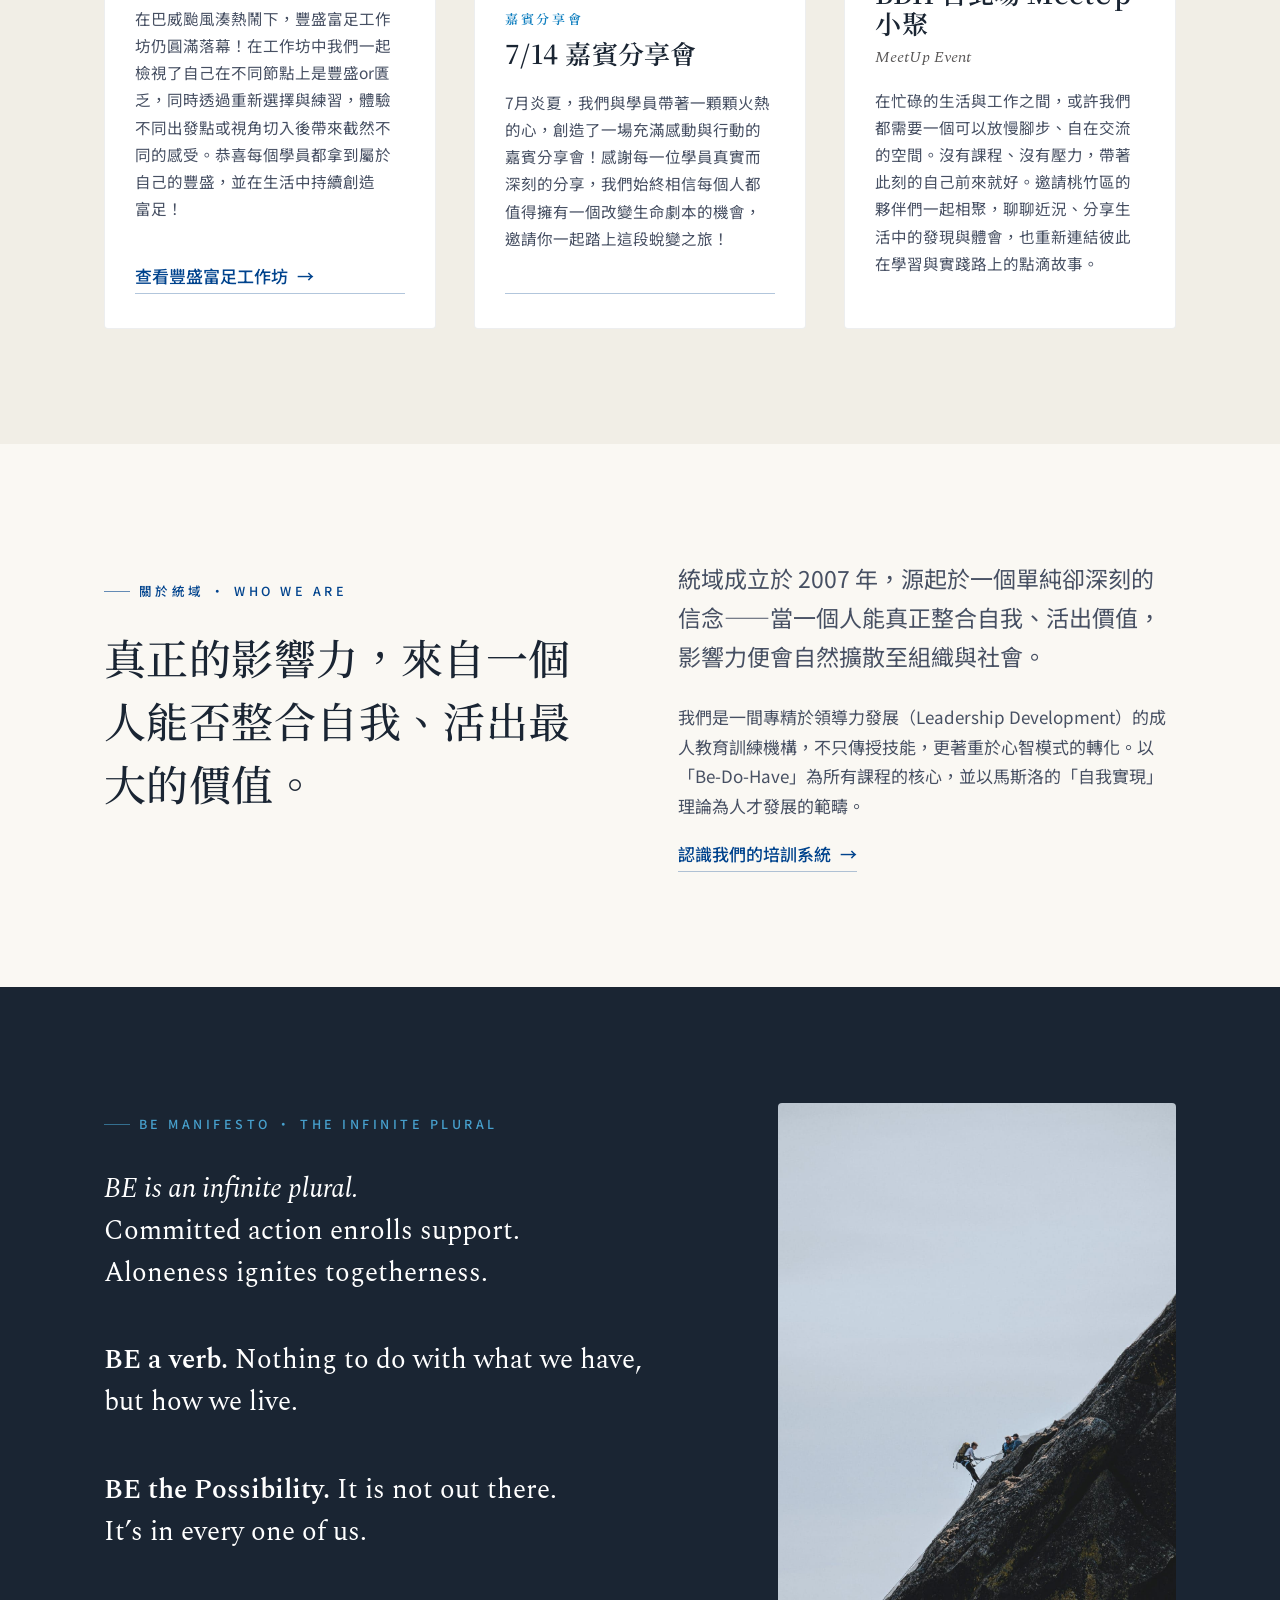
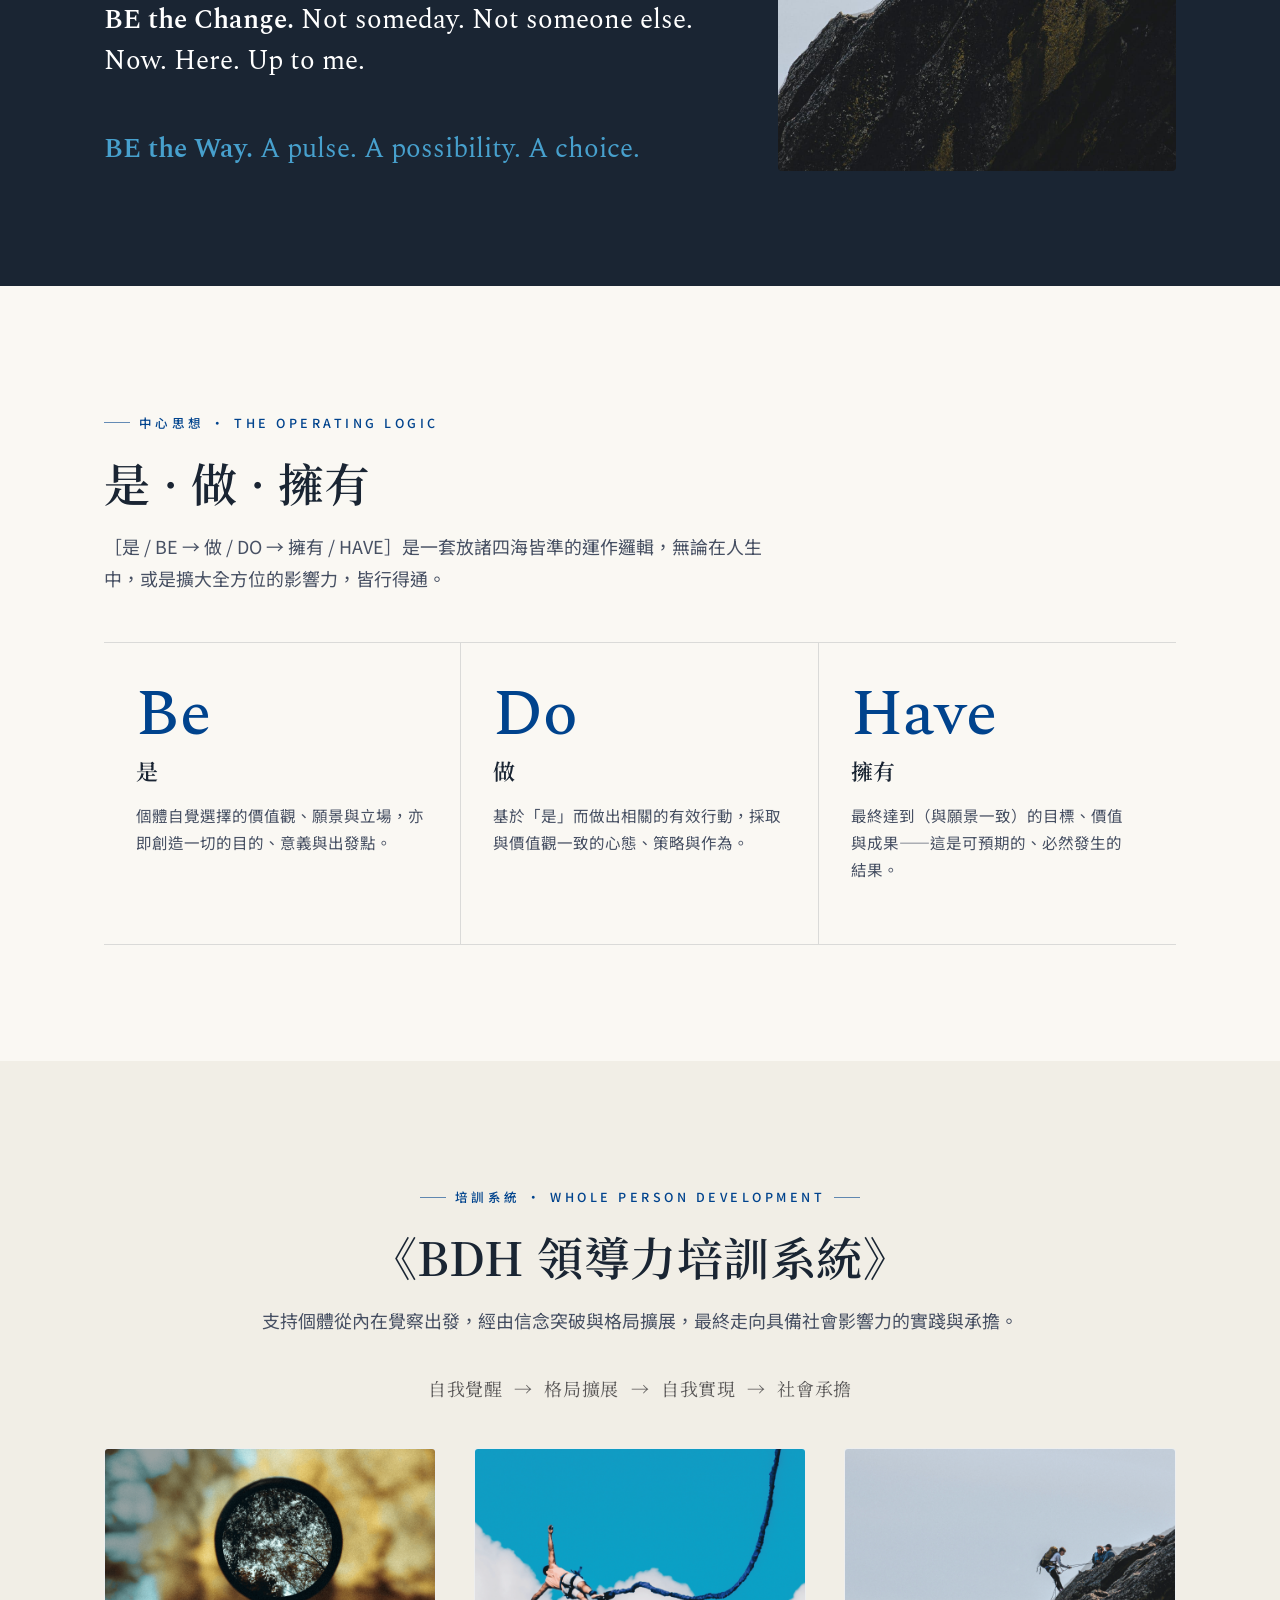
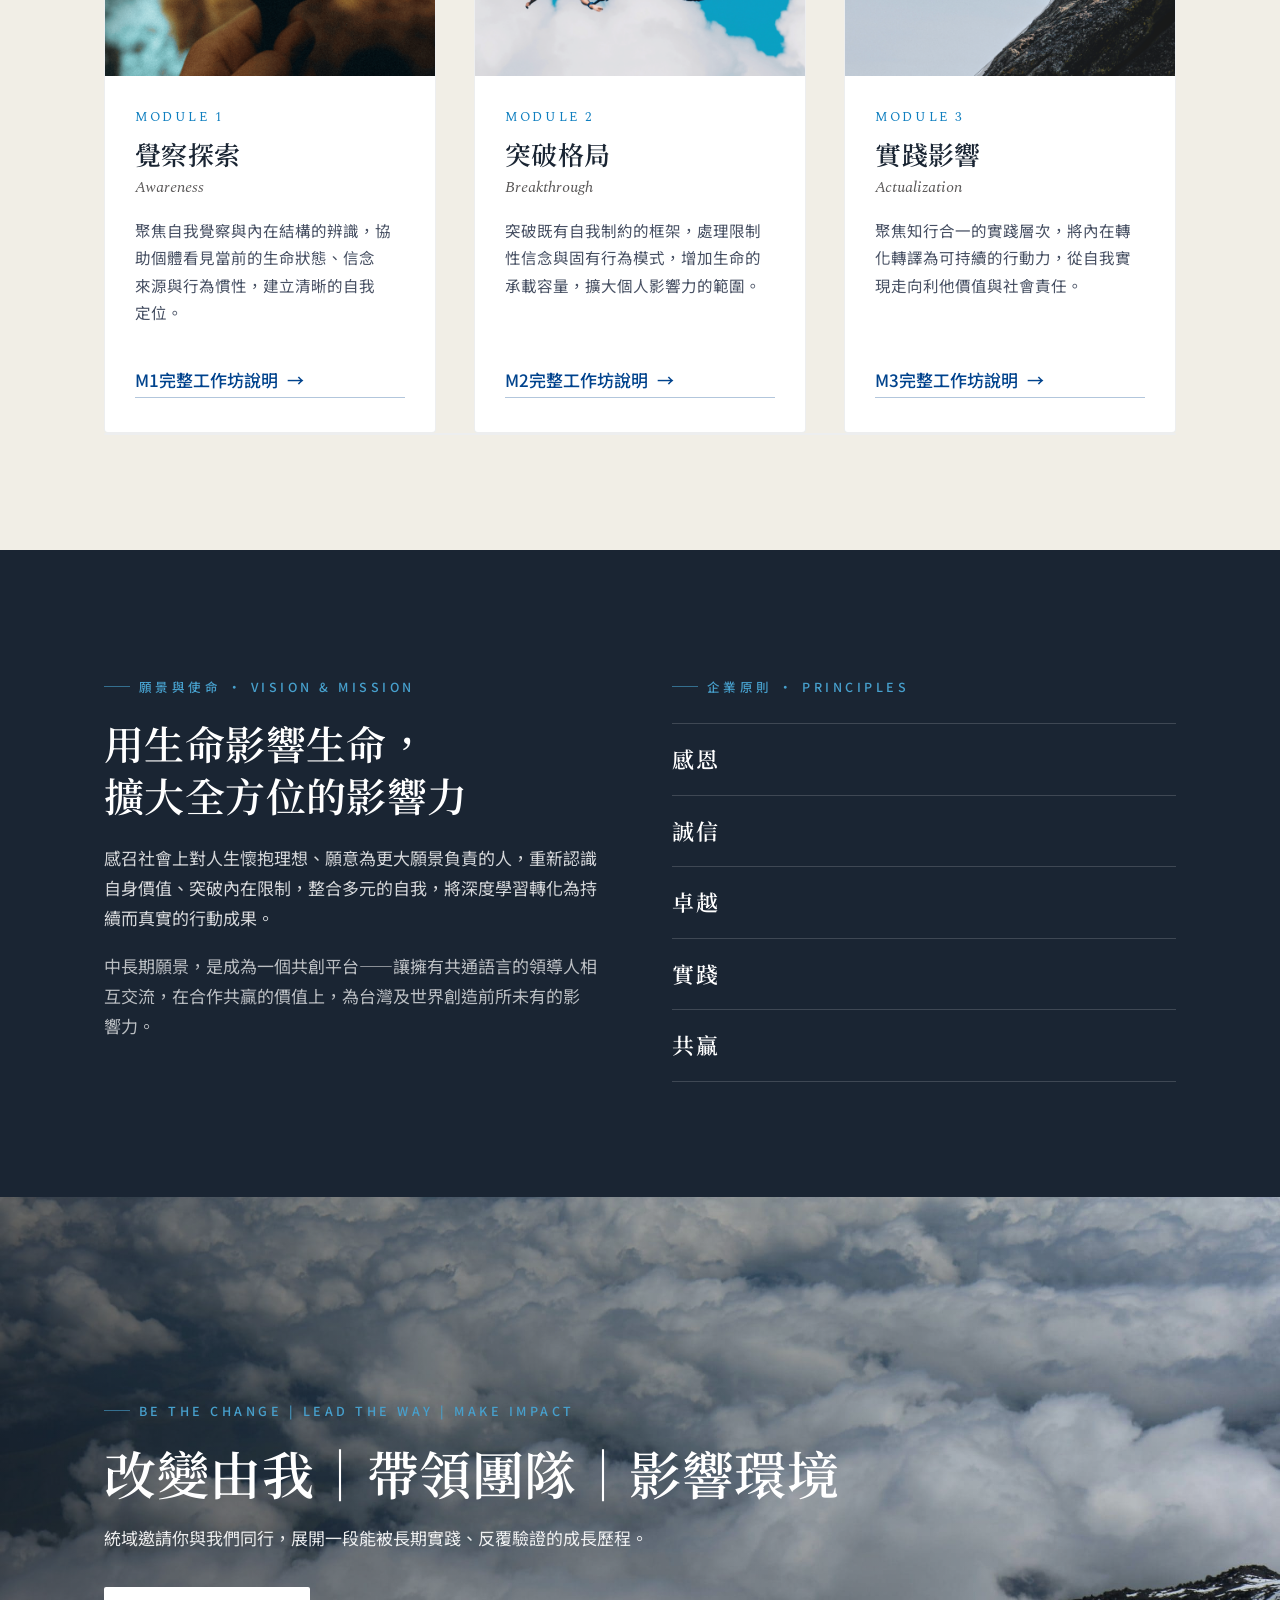
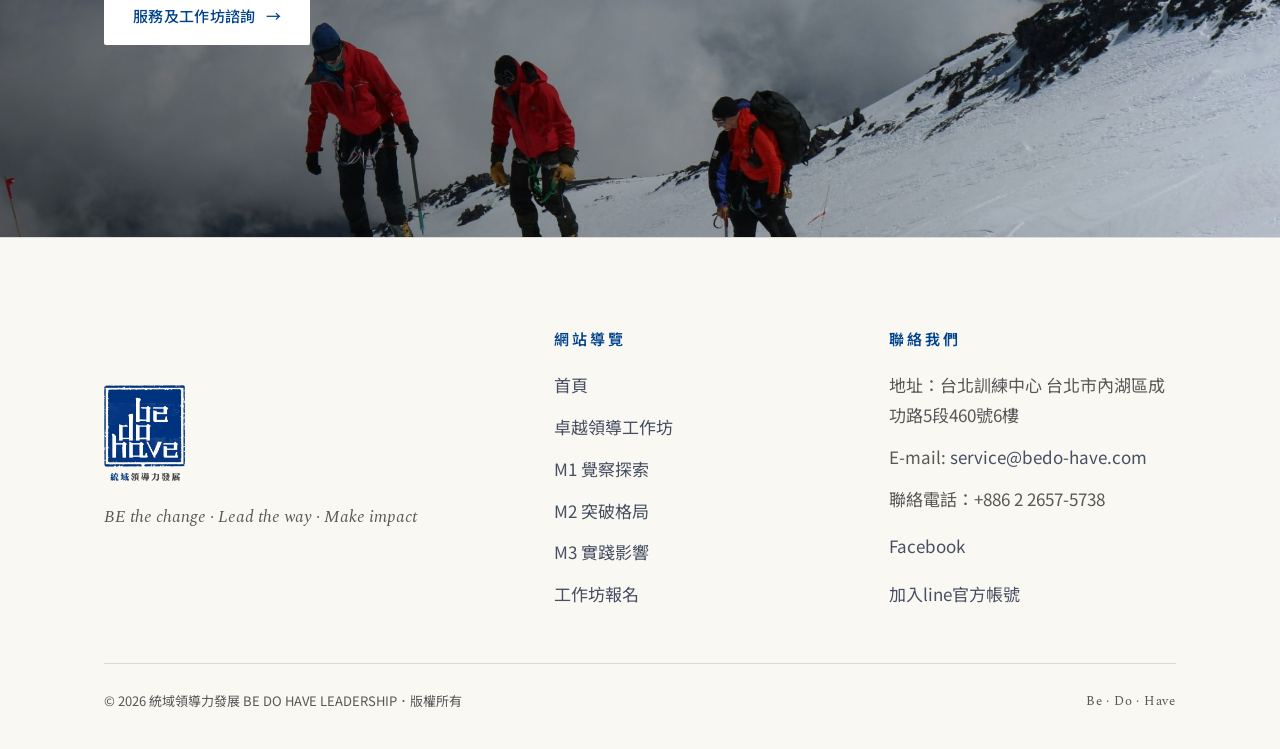
==== commit a5a43b79: "typo update" ====
--- a/index.html
+++ b/index.html
@@ -166,7 +166,7 @@
           <h3>BDH 台北場 ＭeetUp小聚</h3>
           <span class="mc-en">MeetUp Event</span>
           <p>在忙碌的生活與工作之間，或許我們都需要一個可以放慢腳步、自在交流的空間。沒有課程、沒有壓力，帶著此刻的自己前來就好。邀請桃竹區的夥伴們一起相聚，聊聊近況、分享生活中的發現與體會，也重新連結彼此在學習與實踐路上的點滴故事。</p>
-          <a class="mc-foot textlink" href="https://forms.gle/UtqUxYbd3cznNBqx6">立刻報名<span class="arr">→</span></a>
+          <!-- <a class="mc-foot textlink" href="https://forms.gle/UtqUxYbd3cznNBqx6">立刻報名<span class="arr">→</span></a>-->
         </div>
       </div>
     </div>
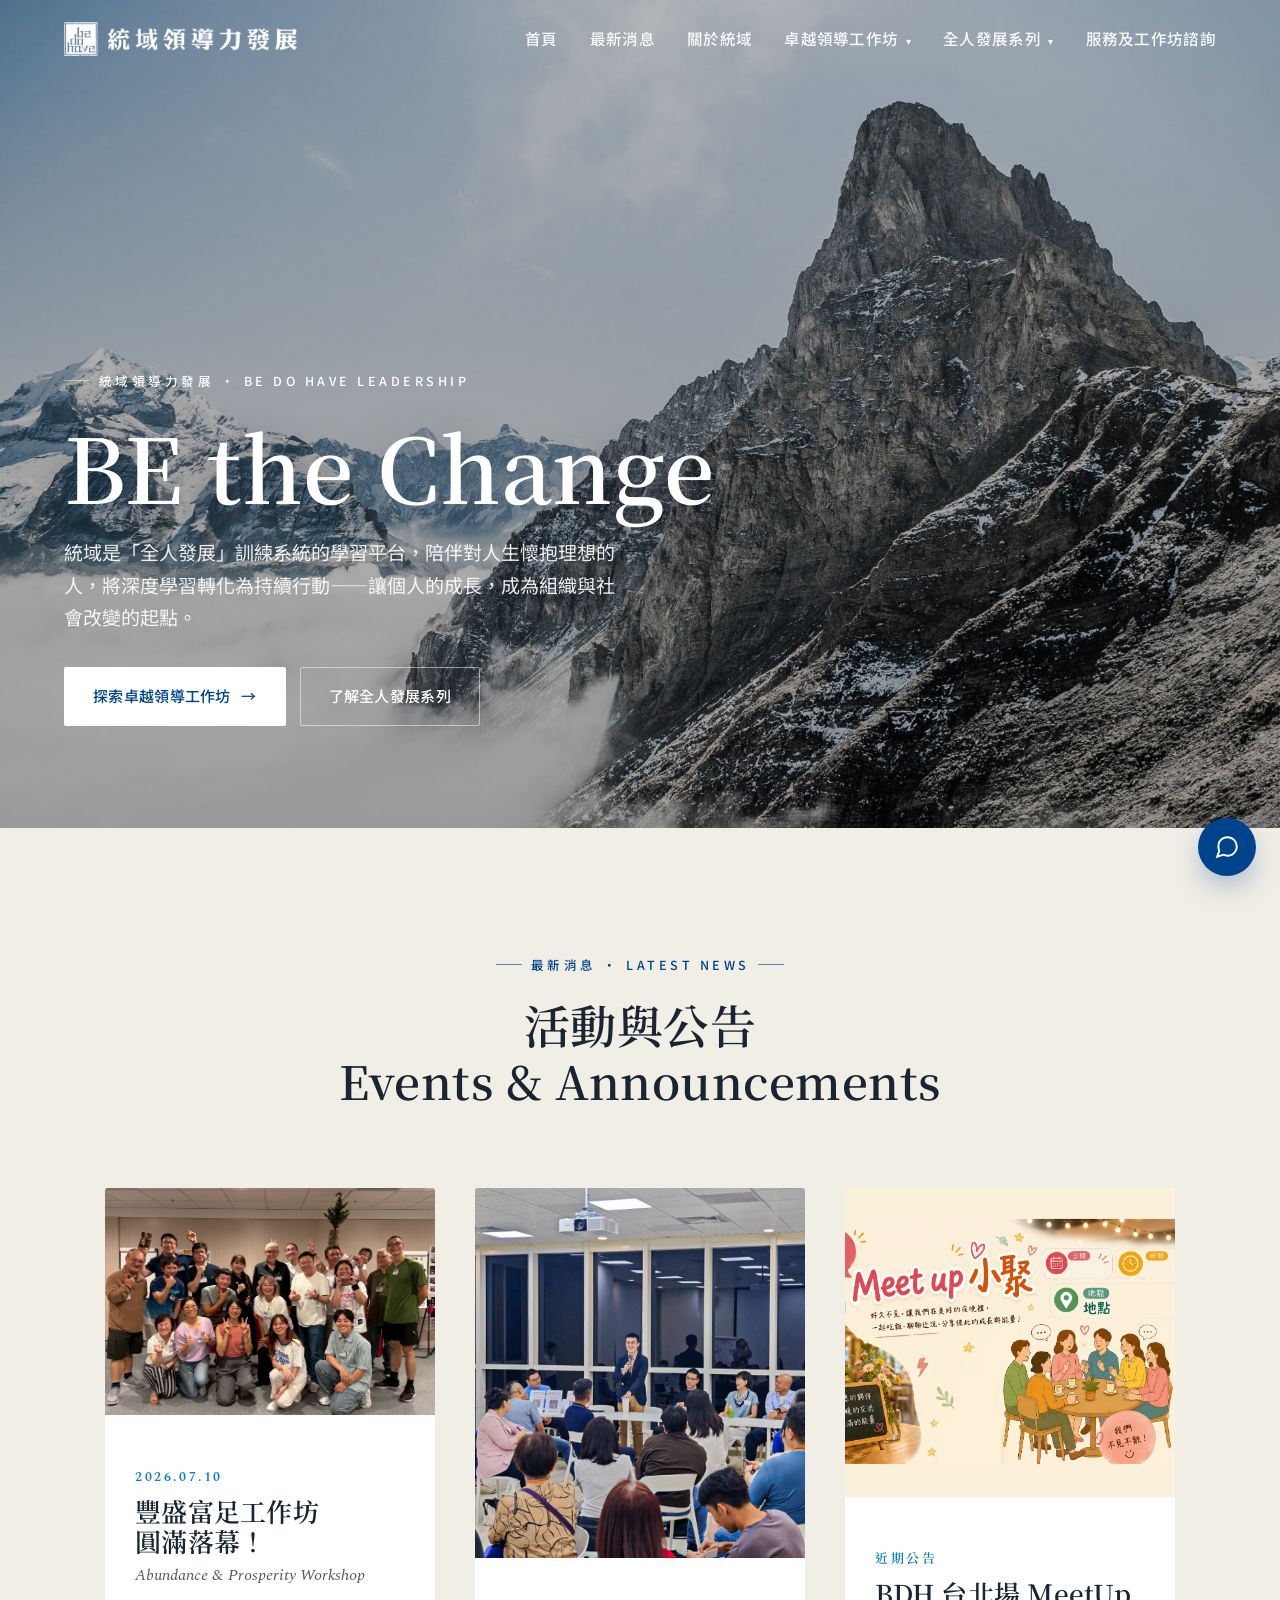
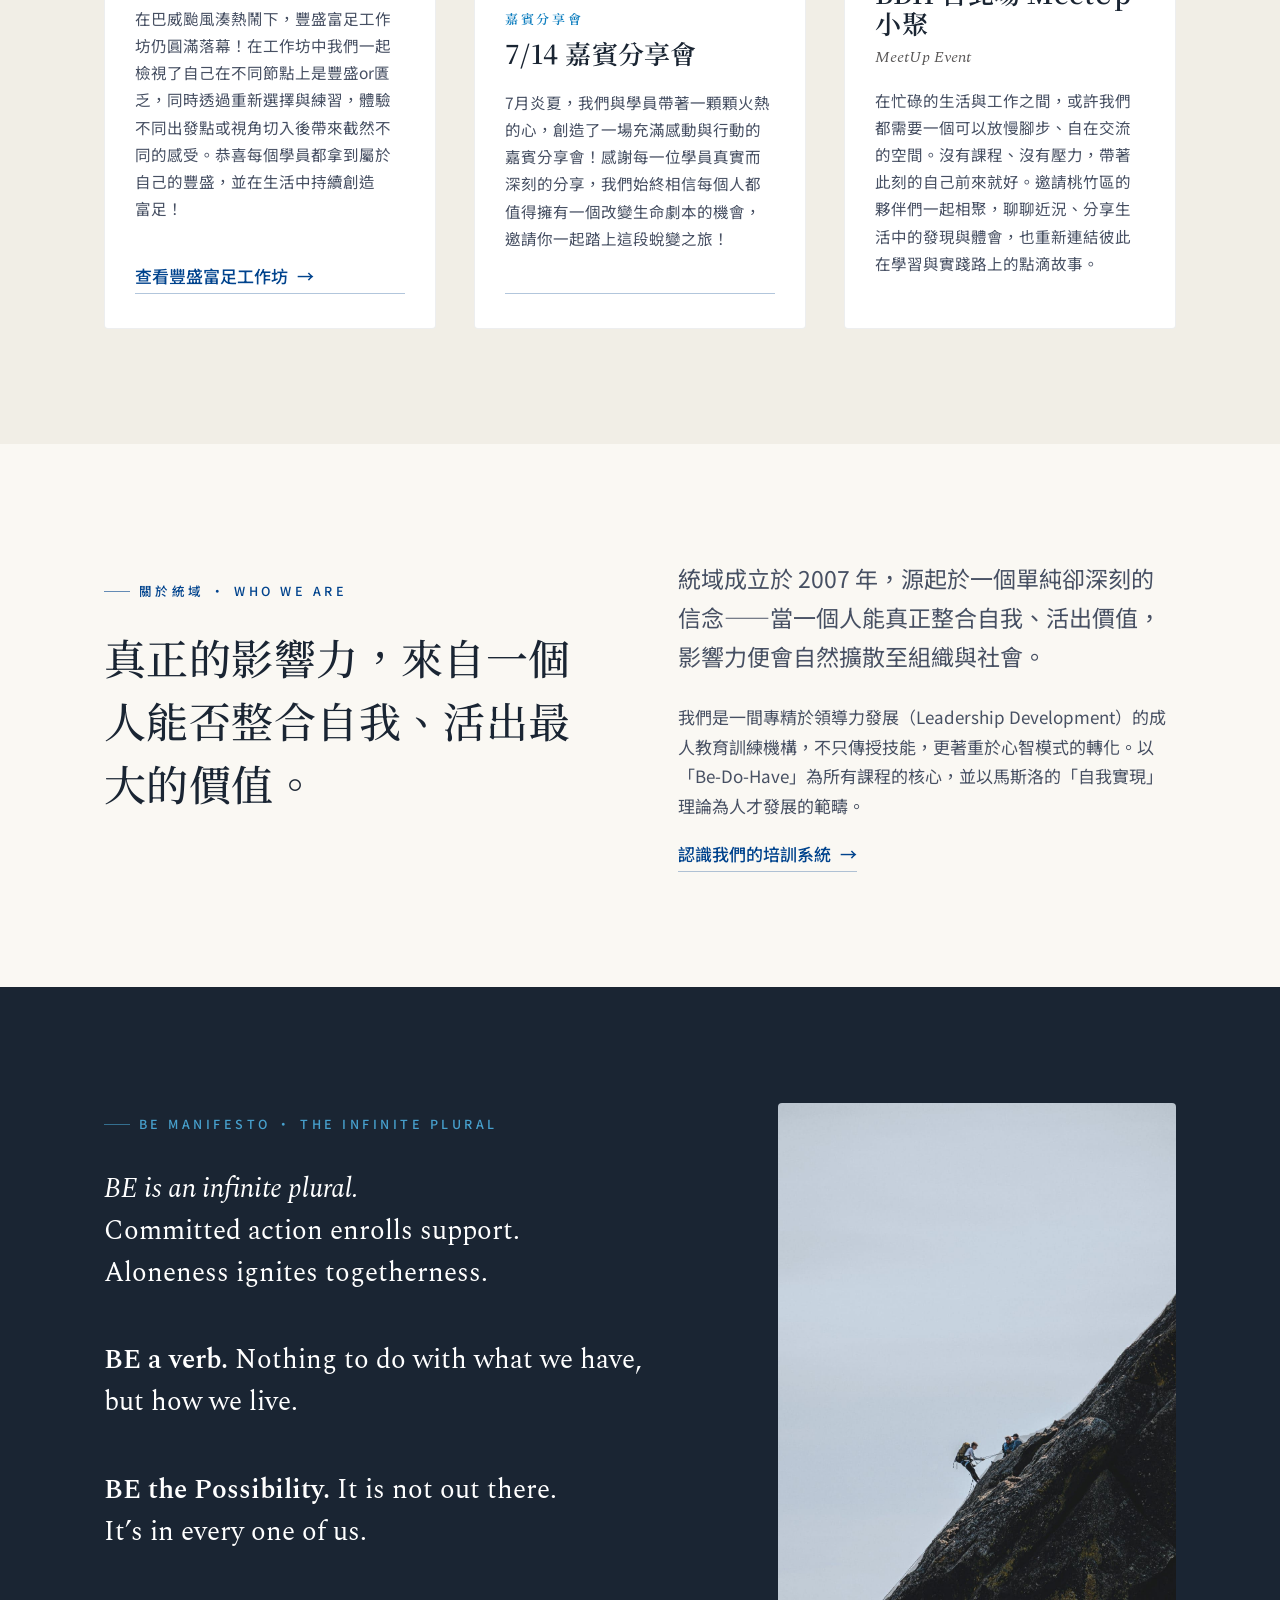
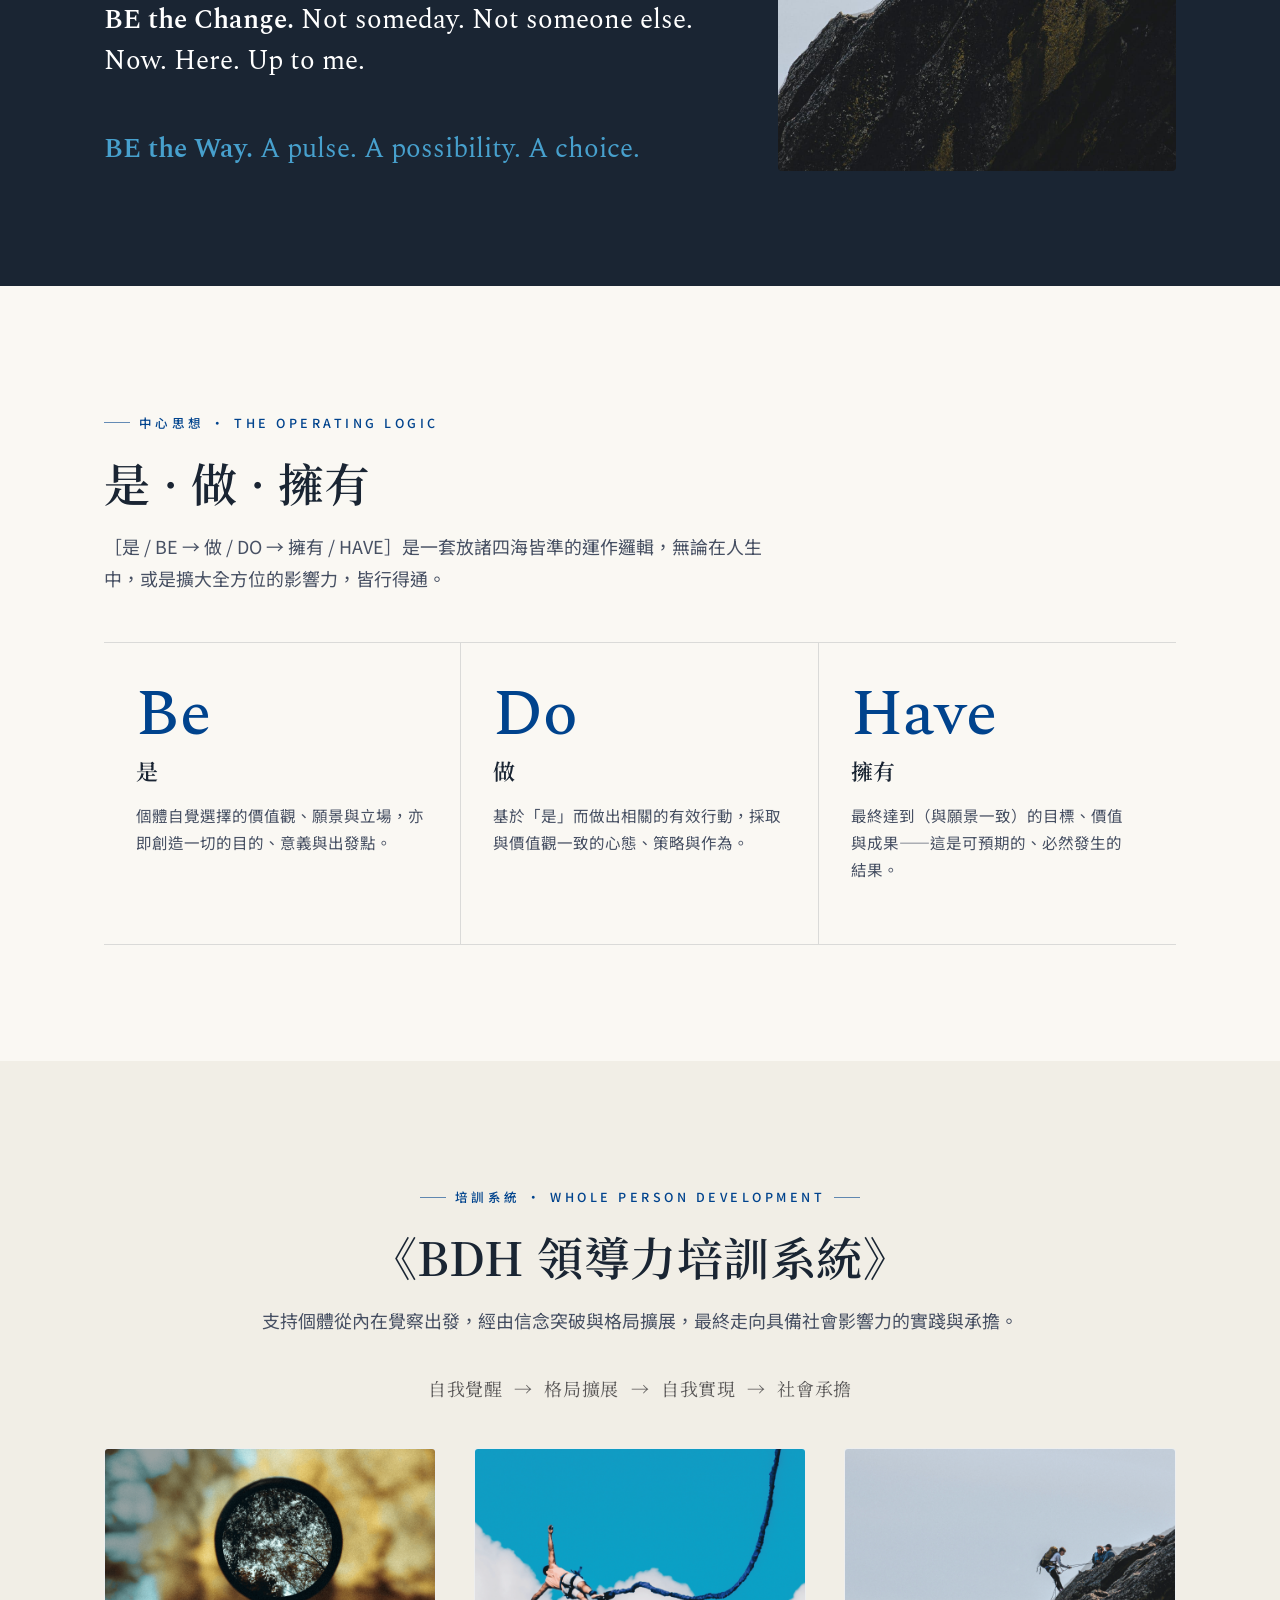
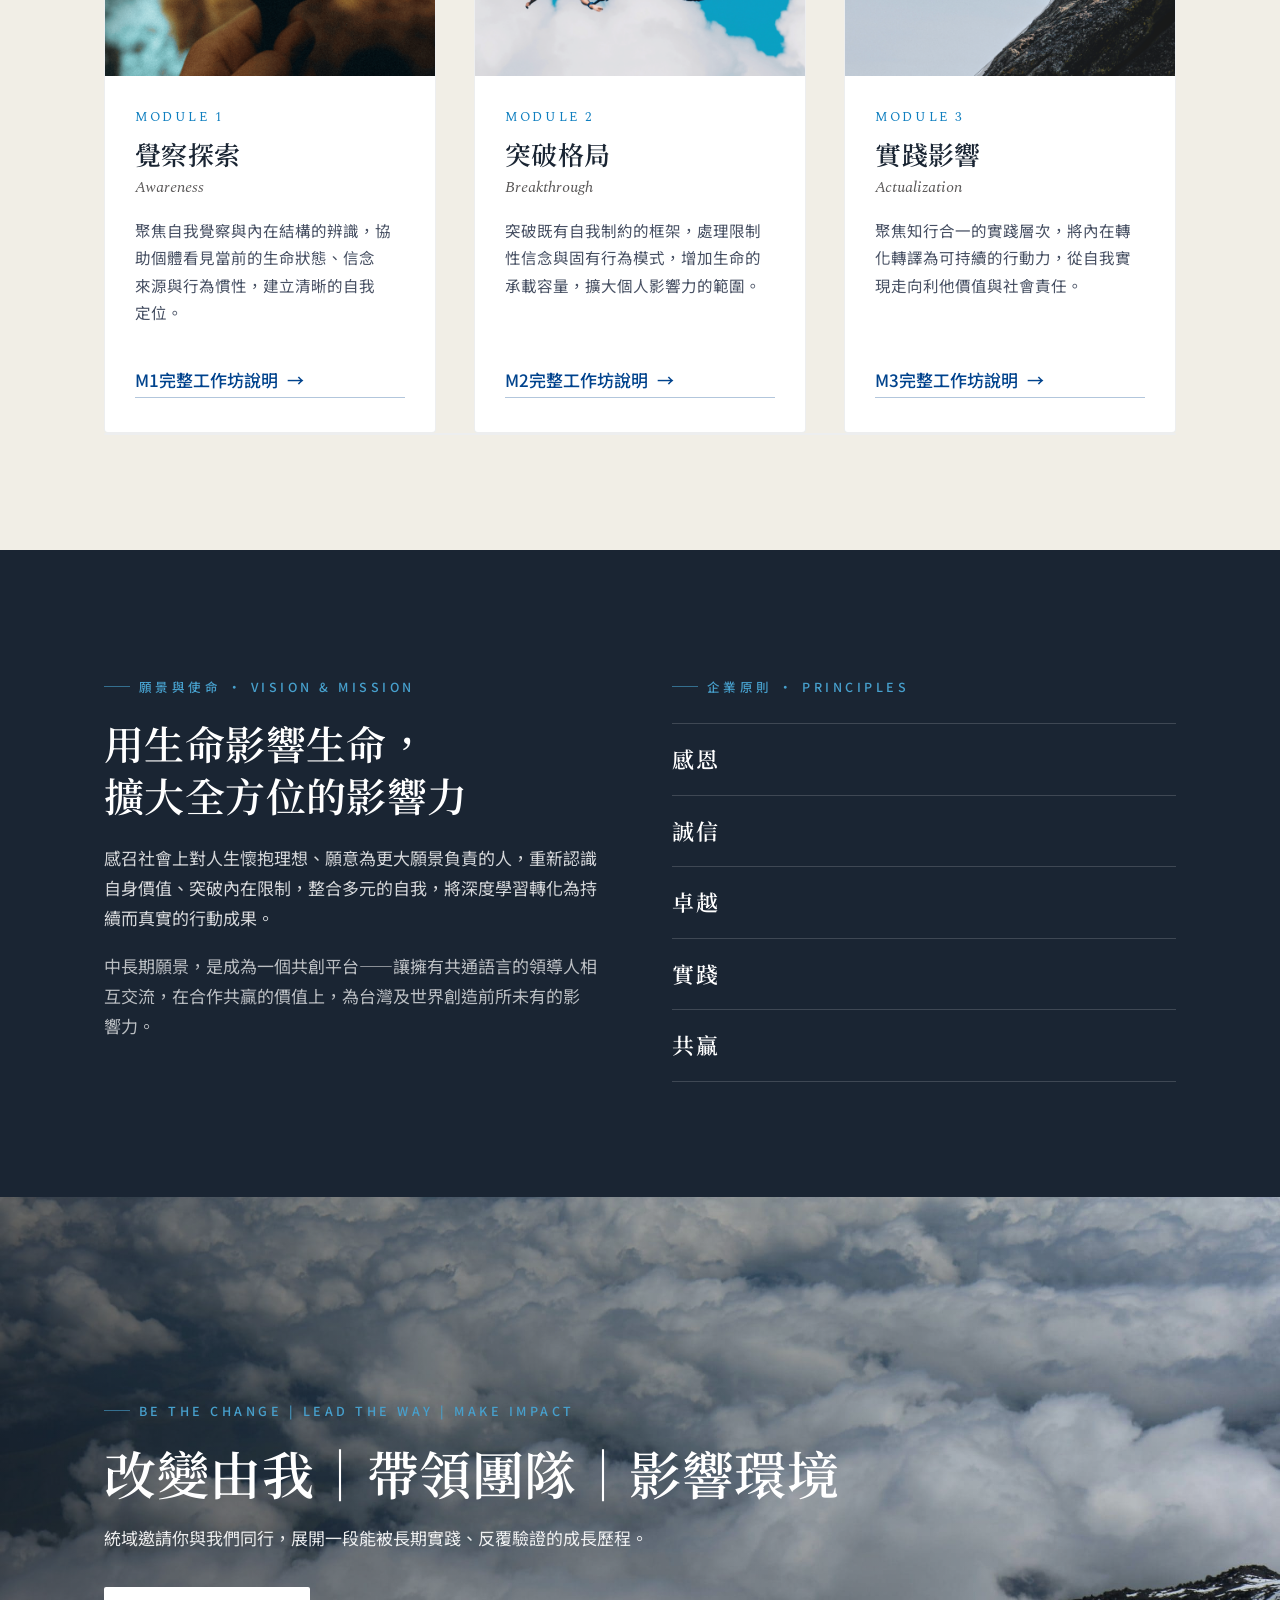
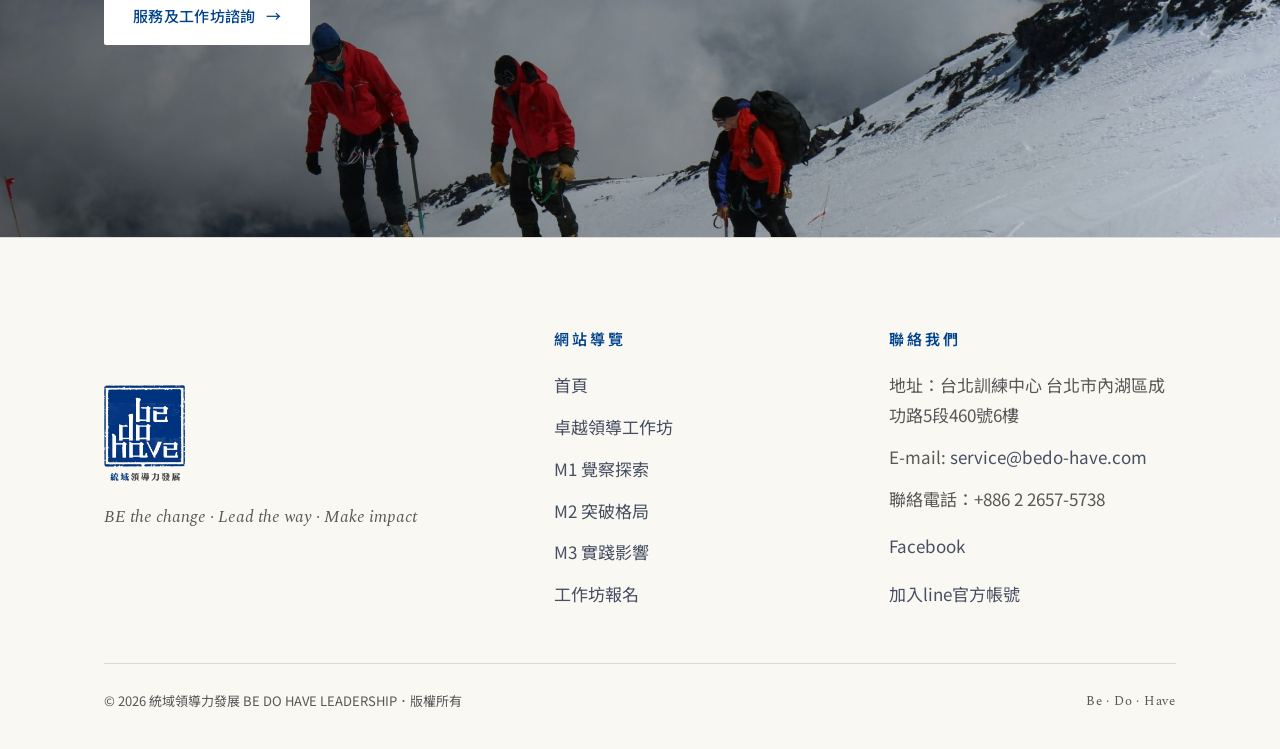
==== commit 49622374: "chatbot update" ====
--- a/index.html
+++ b/index.html
@@ -20,6 +20,7 @@
 <meta name="twitter:image" content="https://bedo-have.com/assets/img/grey-peaks.jpg">
 <link rel="stylesheet" href="assets/site.css?v=20260724b">
 <link rel="stylesheet" href="assets/inline.css?v=20260724b">
+<link rel="stylesheet" href="assets/chatbot.css">
 </head>
 <body data-hero data-screen-label="首頁">
 
@@ -428,5 +429,6 @@
   </svg>
 </template>
 <script src="assets/site.js"></script>
+<script src="assets/chatbot.js"></script>
 </body>
 </html>
--- a/assets/chatbot.css
+++ b/assets/chatbot.css
@@ -0,0 +1,38 @@
+/* 統域小助手 — 網站內建對話選單樣式 */
+.bdh-chat{position:fixed;right:24px;bottom:24px;z-index:300;font-family:"Noto Sans TC","Helvetica Neue",Arial,sans-serif;}
+.bdh-chat-toggle{width:58px;height:58px;border-radius:50%;background:var(--indigo,#00438D);color:#fff;border:0;
+  display:flex;align-items:center;justify-content:center;cursor:pointer;box-shadow:0 12px 32px -8px rgba(0,67,141,.5);
+  transition:background .3s,transform .3s;}
+.bdh-chat-toggle:hover{background:var(--indigo-deep,#022C5C);transform:translateY(-2px);}
+.bdh-chat-toggle .ic-close{display:none;}
+.bdh-chat.open .bdh-chat-toggle .ic-chat{display:none;}
+.bdh-chat.open .bdh-chat-toggle .ic-close{display:block;}
+
+.bdh-chat-panel{position:absolute;right:0;bottom:74px;width:min(360px,calc(100vw - 40px));height:min(520px,70vh);
+  background:#FAF8F3;border:1px solid rgba(26,37,51,.12);border-radius:10px;box-shadow:0 28px 70px -20px rgba(2,28,60,.35);
+  display:flex;flex-direction:column;overflow:hidden;opacity:0;transform:translateY(16px) scale(.98);
+  pointer-events:none;transition:opacity .3s ease,transform .3s ease;}
+.bdh-chat-panel.open{opacity:1;transform:none;pointer-events:auto;}
+
+.bdh-chat-head{display:flex;align-items:center;gap:12px;padding:16px 18px;background:var(--indigo,#00438D);color:#fff;flex:none;}
+.bdh-chat-mark{height:34px;width:auto;flex:none;}
+.bdh-chat-title{display:block;font-weight:600;font-size:15.5px;}
+.bdh-chat-sub{display:block;font-size:12px;color:rgba(255,255,255,.75);margin-top:2px;}
+
+.bdh-chat-body{flex:1;overflow-y:auto;padding:18px;display:flex;flex-direction:column;gap:10px;}
+.bdh-msg{display:flex;}
+.bdh-msg.bot{justify-content:flex-start;}
+.bdh-msg.user{justify-content:flex-end;}
+.bdh-bubble{max-width:82%;padding:11px 15px;border-radius:14px;font-size:14.5px;line-height:1.6;}
+.bdh-msg.bot .bdh-bubble{background:#fff;border:1px solid rgba(26,37,51,.1);color:#1A2533;border-bottom-left-radius:4px;}
+.bdh-msg.user .bdh-bubble{background:var(--indigo,#00438D);color:#fff;border-bottom-right-radius:4px;}
+
+.bdh-opts{display:flex;flex-direction:column;gap:8px;margin-top:2px;}
+.bdh-opt-btn{text-align:left;background:#fff;border:1px solid rgba(0,67,141,.28);color:var(--indigo,#00438D);
+  font-size:14px;font-weight:500;padding:10px 14px;border-radius:8px;cursor:pointer;transition:background .2s,border-color .2s;}
+.bdh-opt-btn:hover{background:rgba(0,67,141,.06);border-color:var(--indigo,#00438D);}
+
+@media (max-width:480px){
+  .bdh-chat{right:16px;bottom:16px;}
+  .bdh-chat-panel{width:calc(100vw - 32px);height:min(66vh,520px);bottom:70px;}
+}
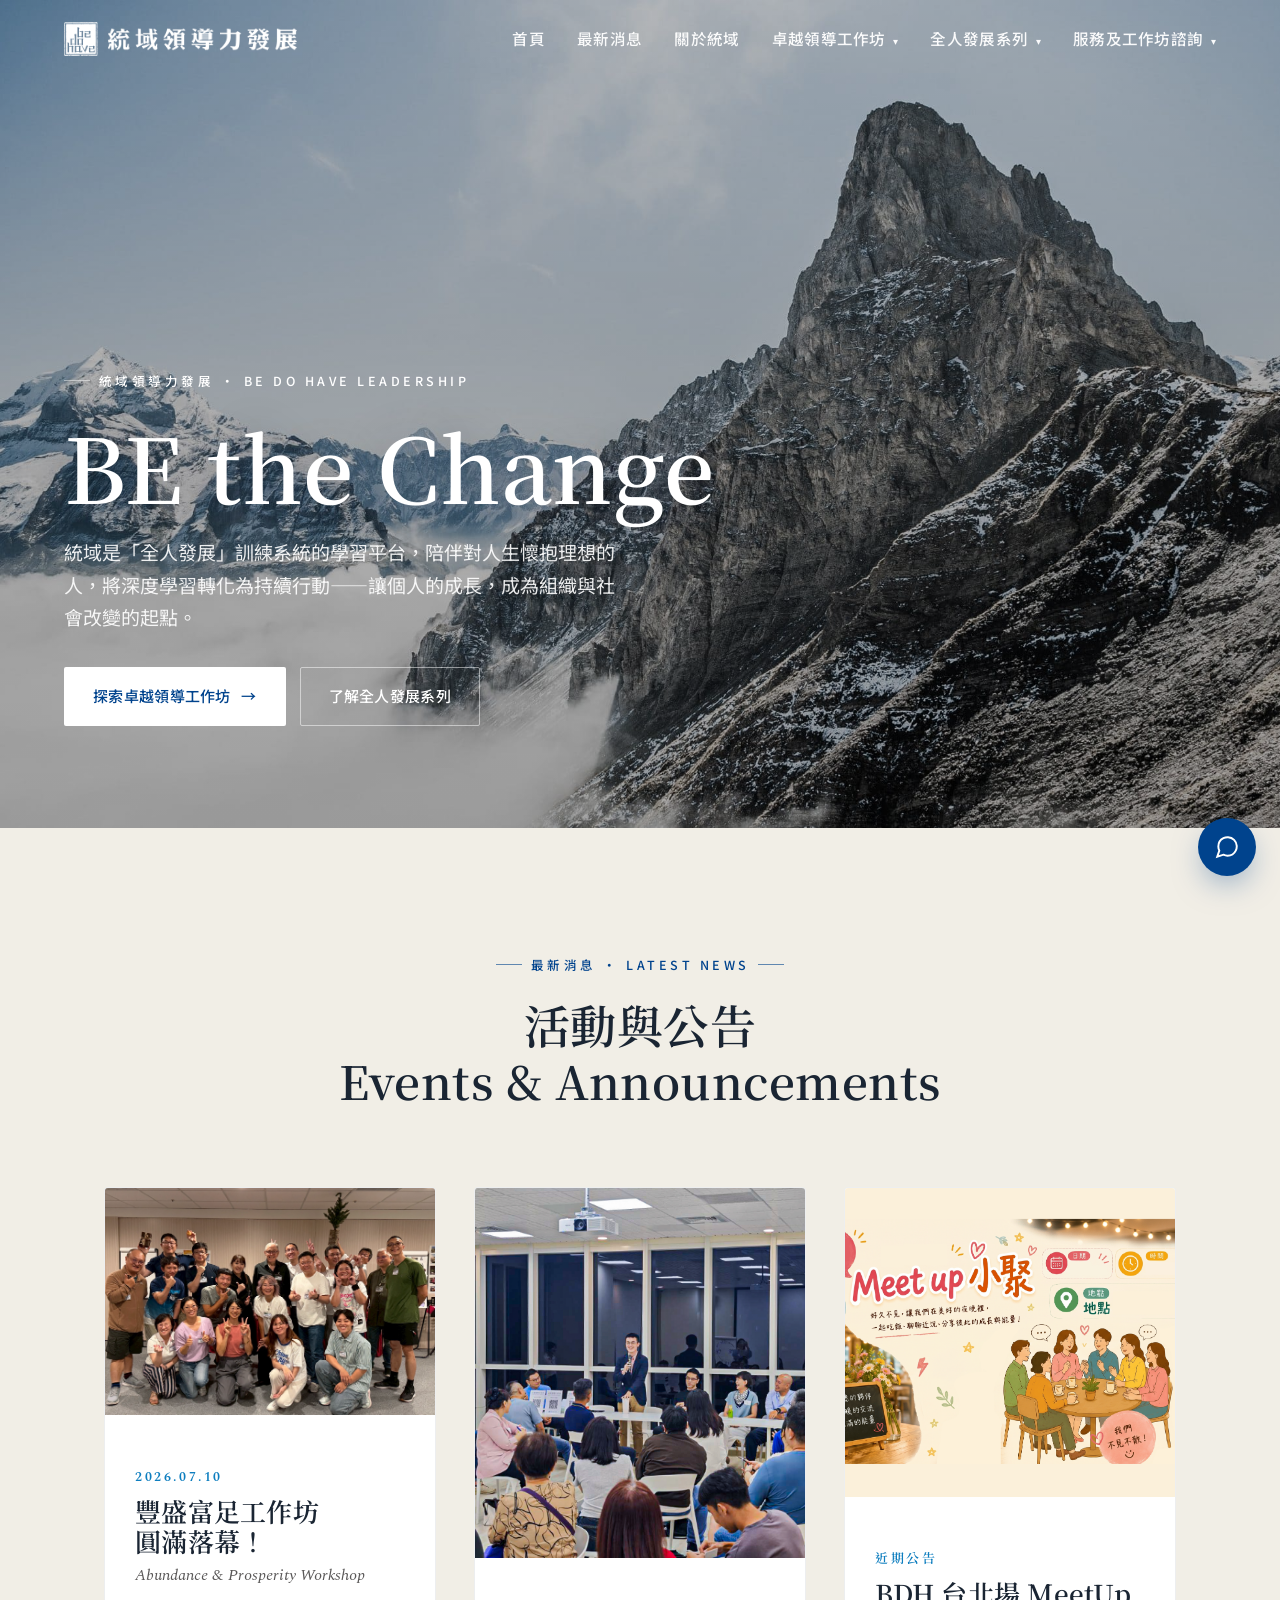
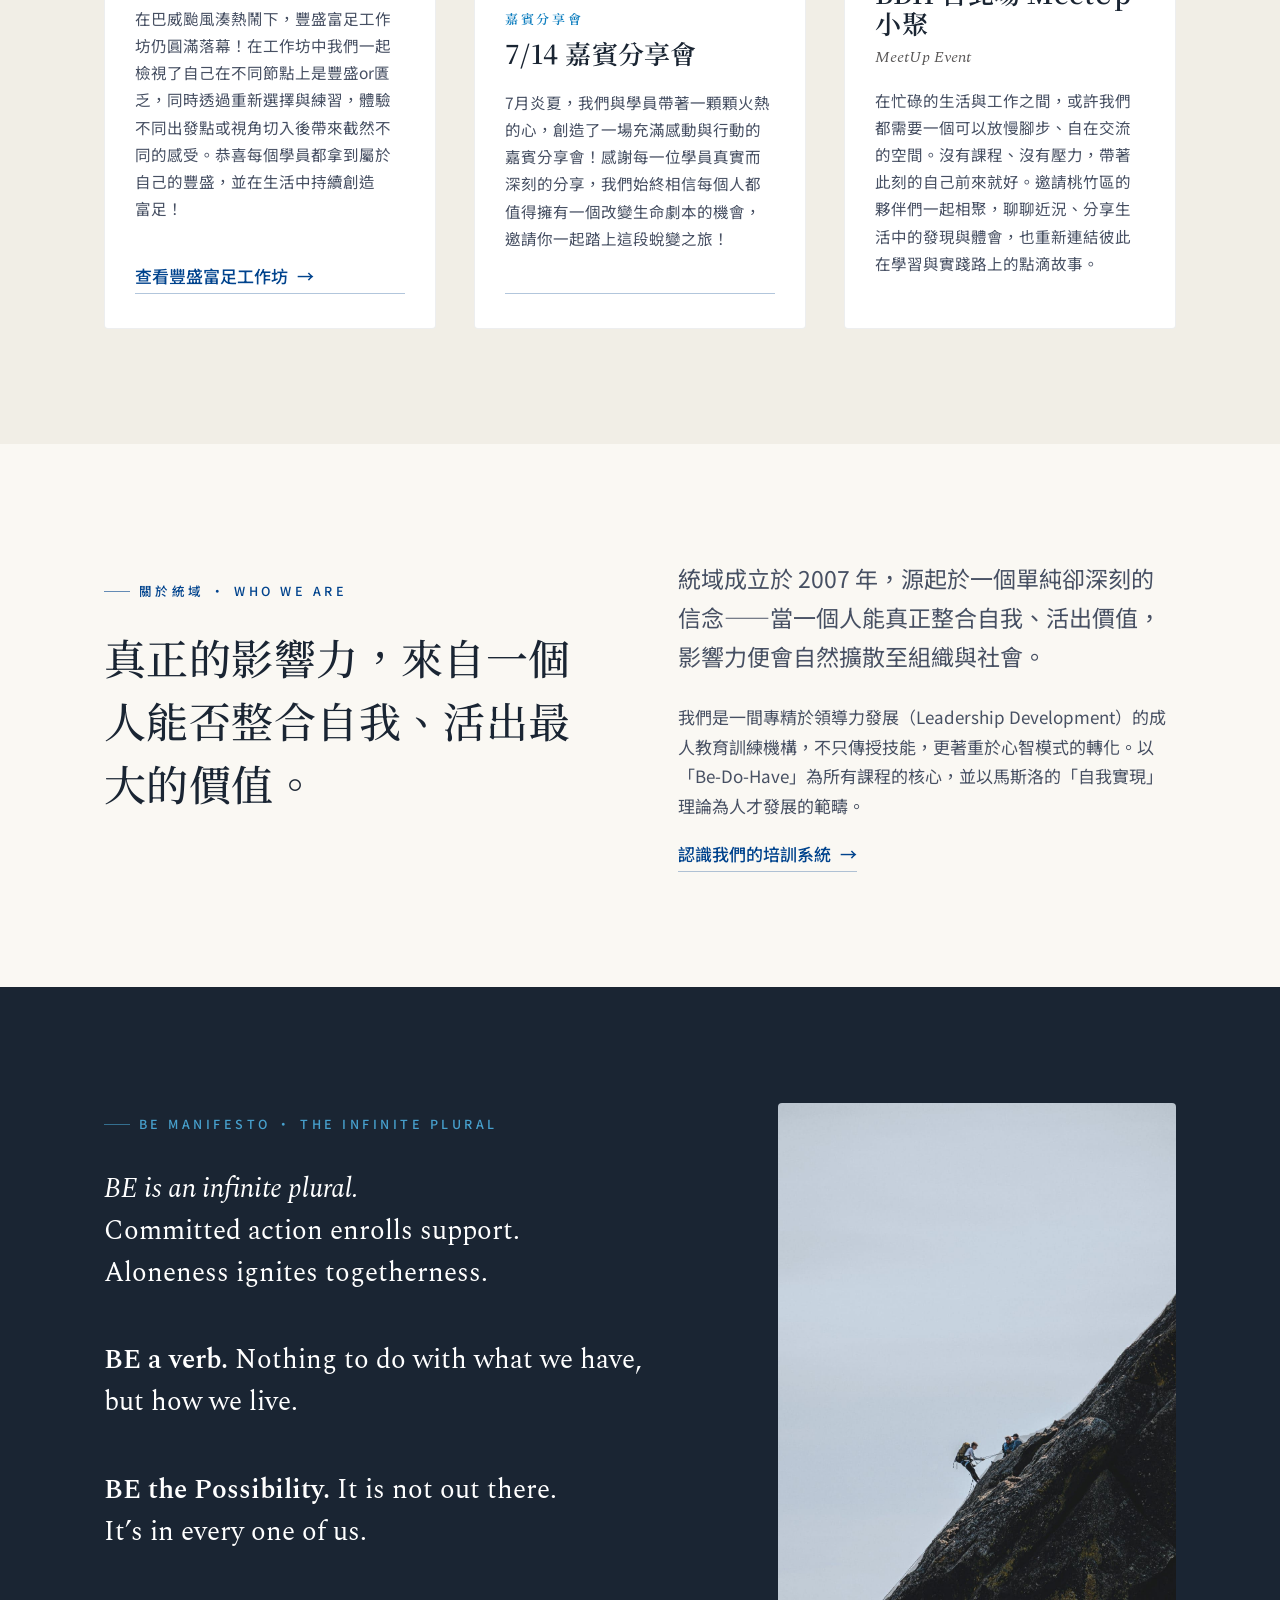
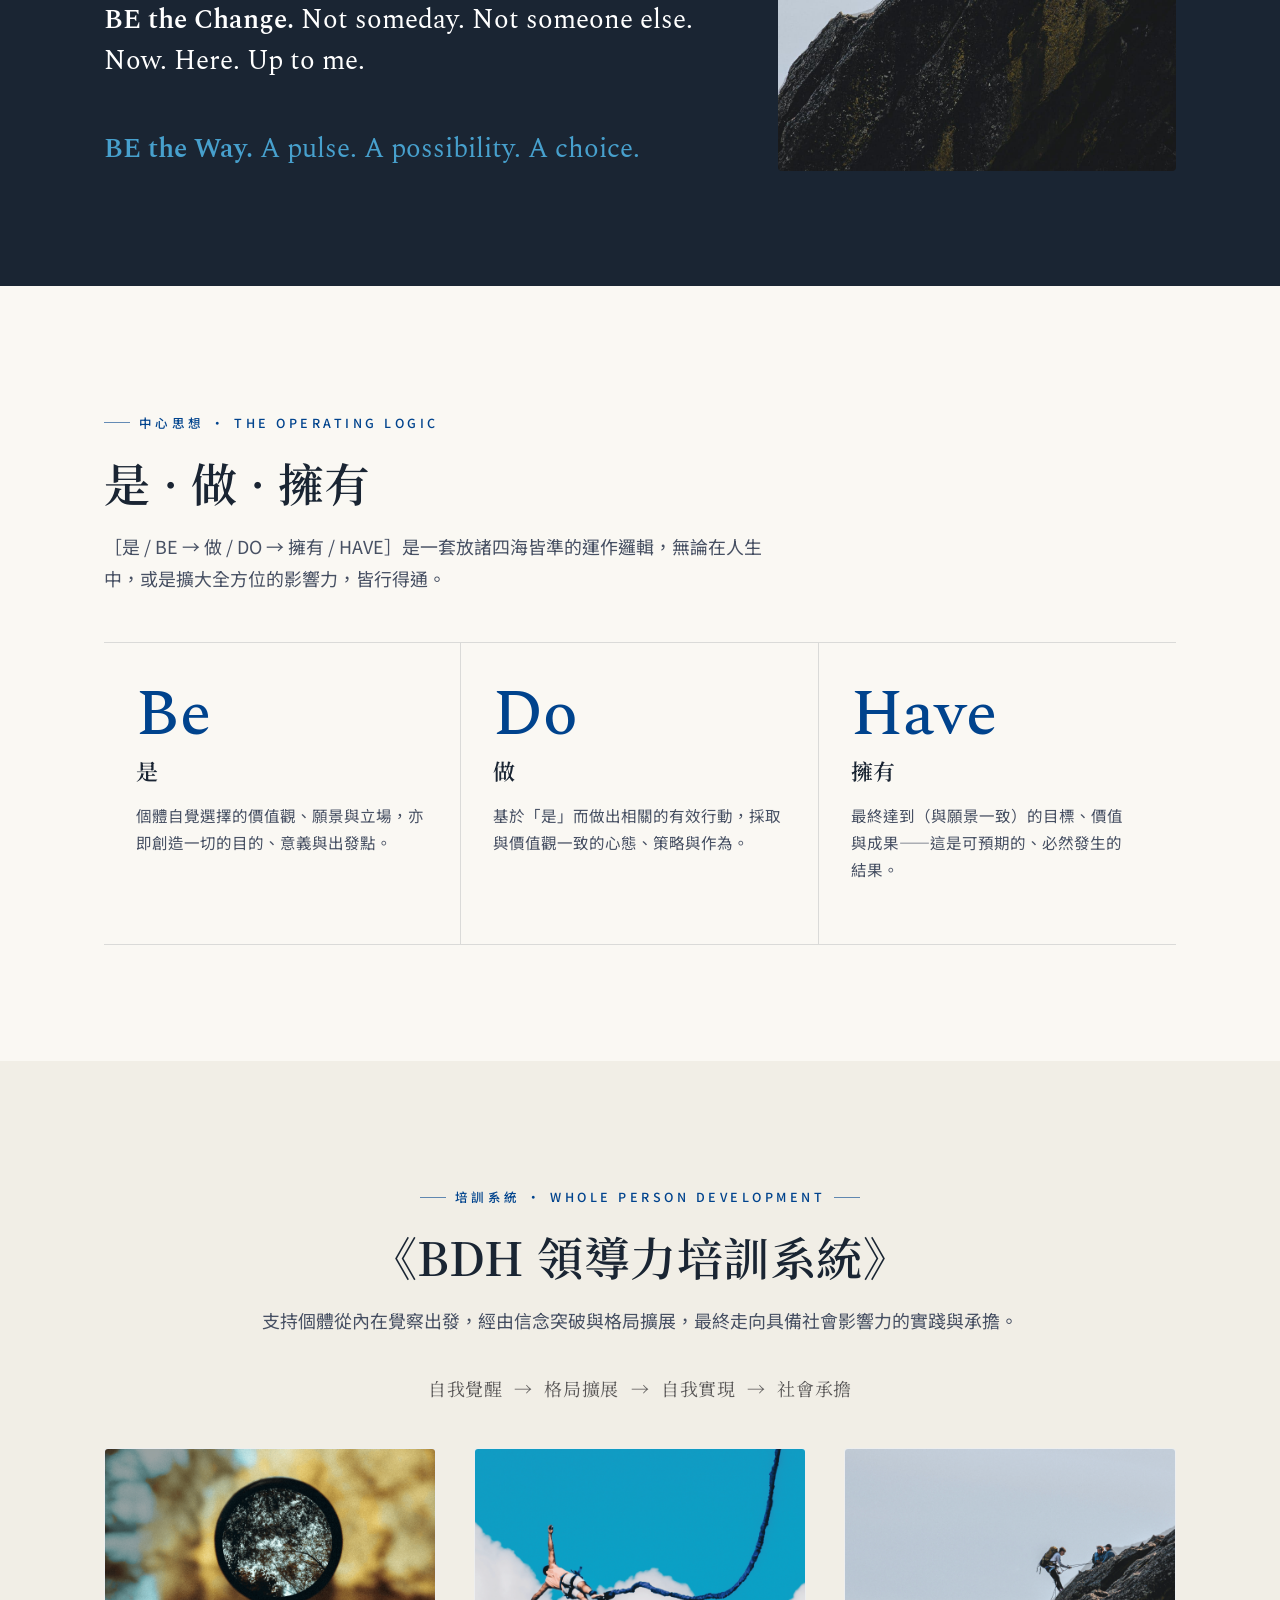
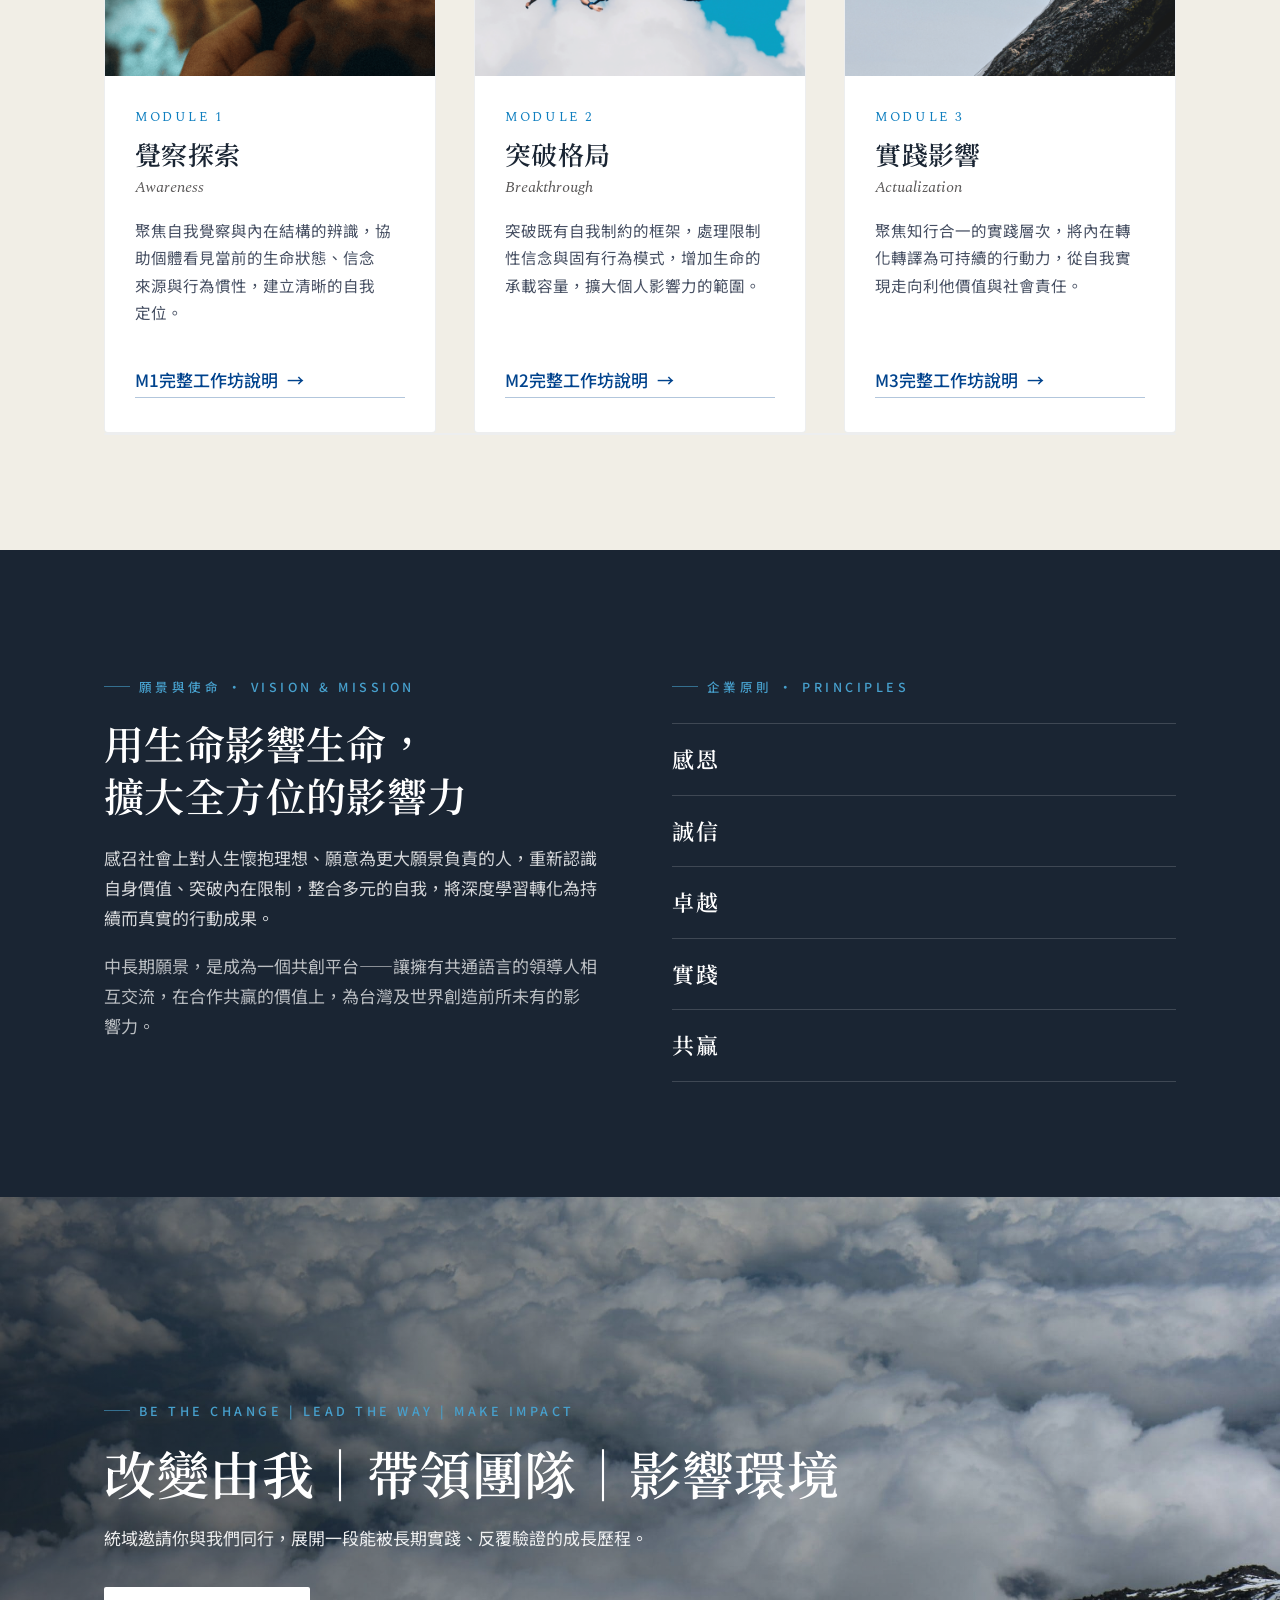
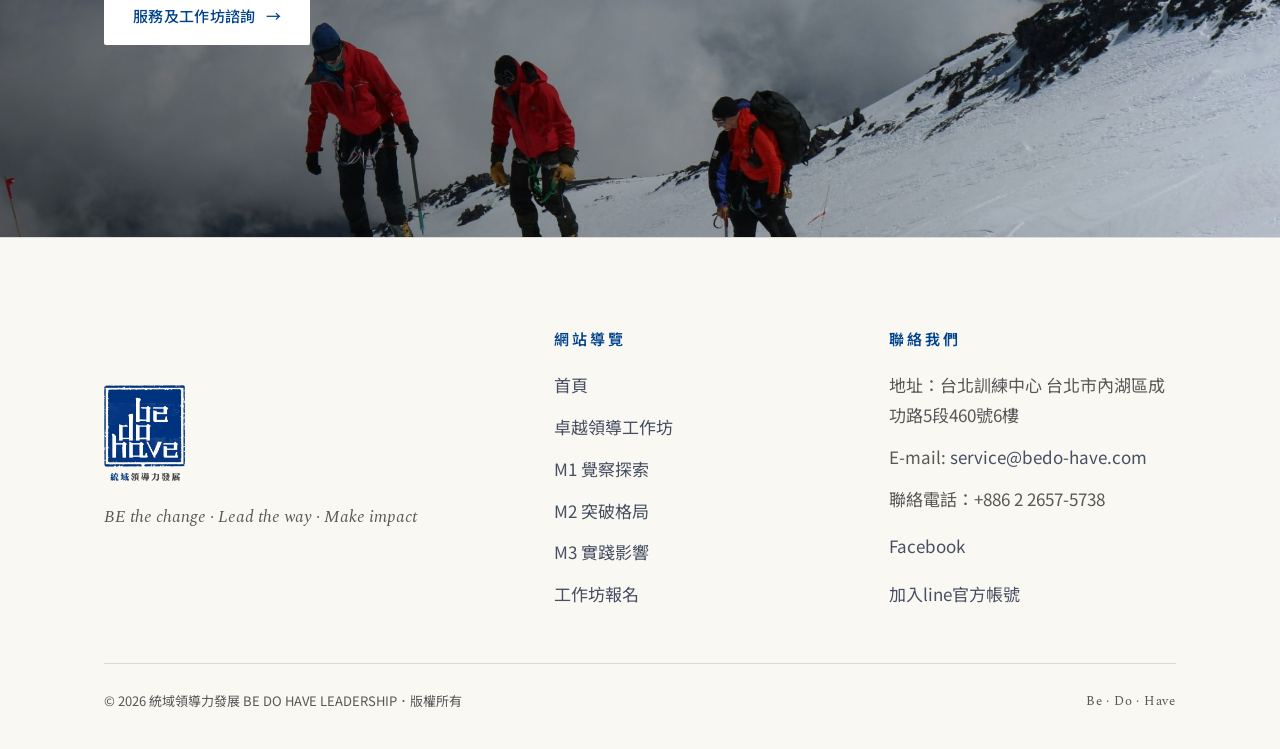
==== commit 937479bc: "page updated" ====
--- a/index.html
+++ b/index.html
@@ -55,7 +55,13 @@
           <a class="dropdown-item" href="https://bedo-have.my.salesforce-sites.com/ClassSchedule/apex/SignUp_Landing_Page?Course_Id=a01TL00001irDoUYAU">工作坊報名</a>
         </div>
       </div>
-       <a class="navlink" href="register.html">服務及工作坊諮詢</a>
+      <div class="nav-dropdown">
+        <a class="navlink has-dropdown" href="">服務及工作坊諮詢 <span class="dropdown-arrow">▾</span></a>
+        <div class="dropdown-menu">
+          <a class="dropdown-item" href="venue-rental.html">場地租借</a>
+          <a class="dropdown-item" href="register.html">服務及工作坊諮詢</a>
+        </div>
+      </div>
     </nav>
     <button class="menu-toggle" aria-label="開啟選單"><span></span><span></span><span></span></button>
   </div>
